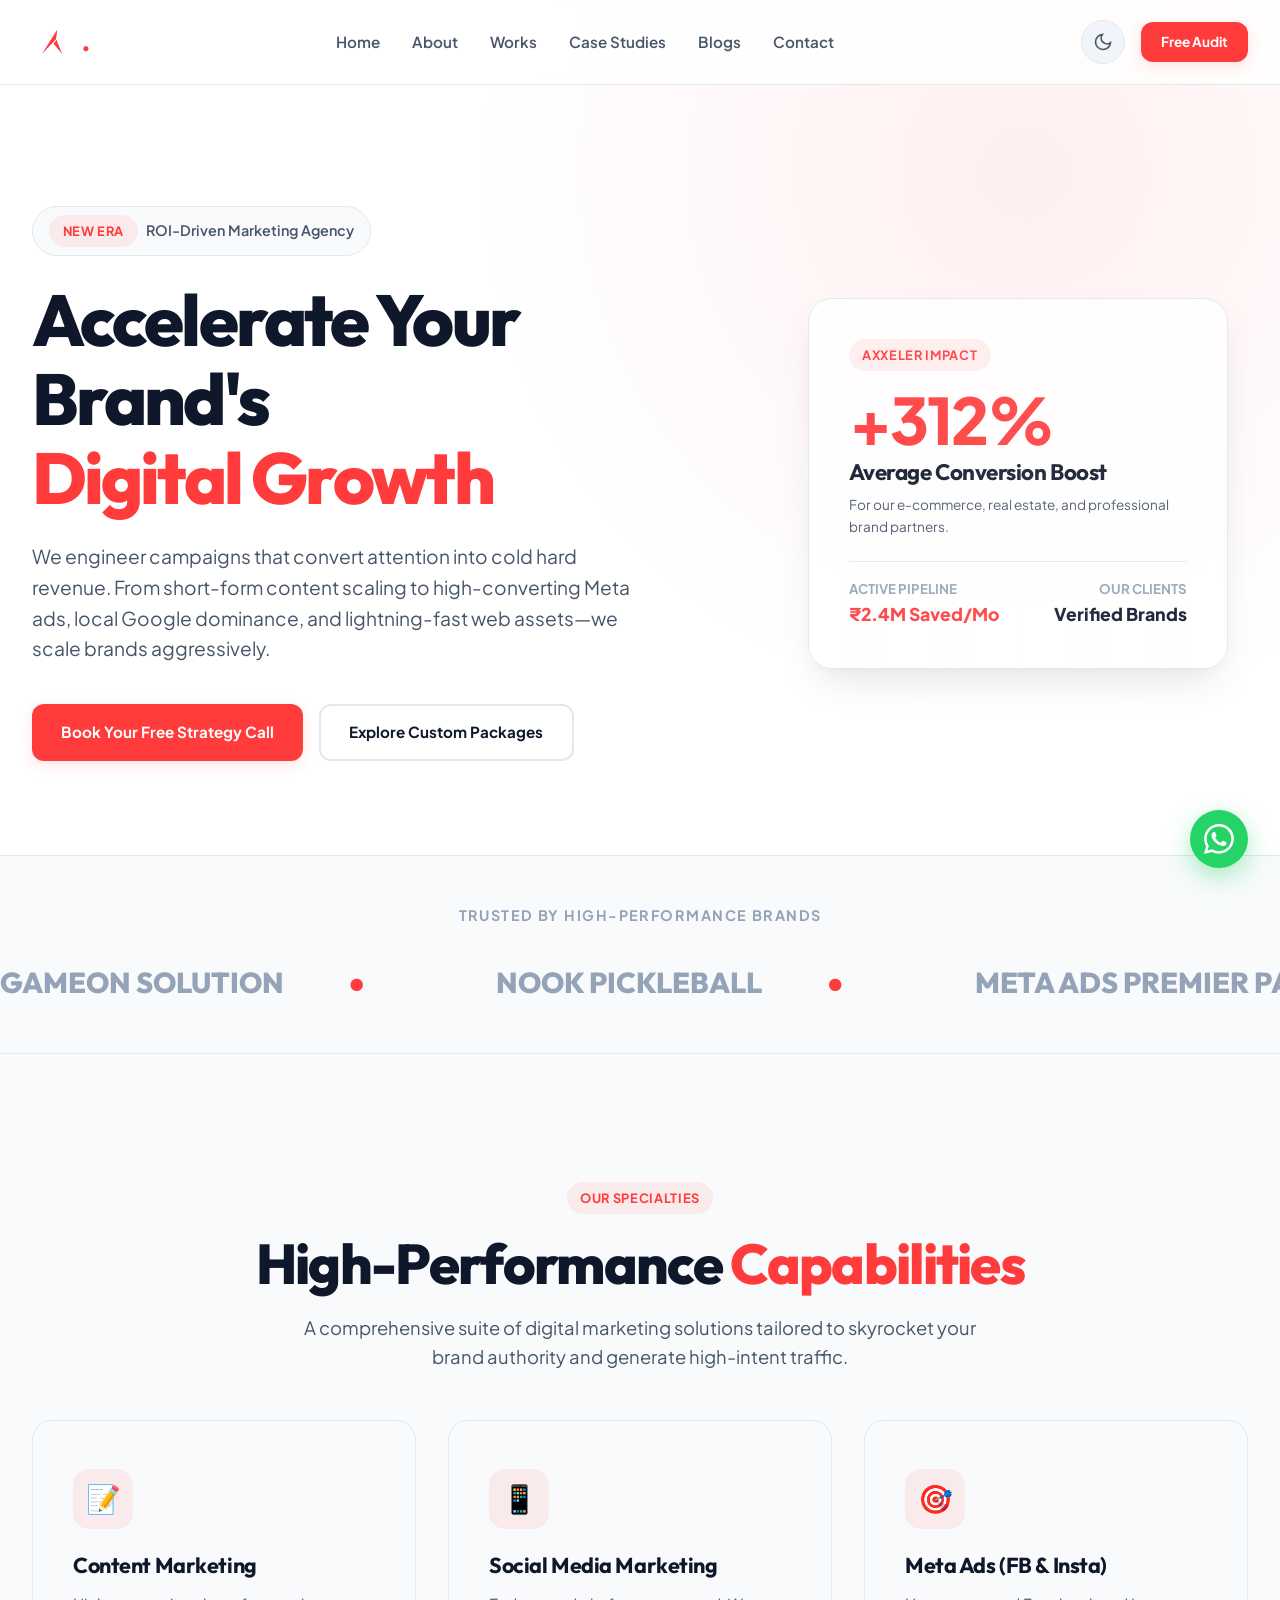
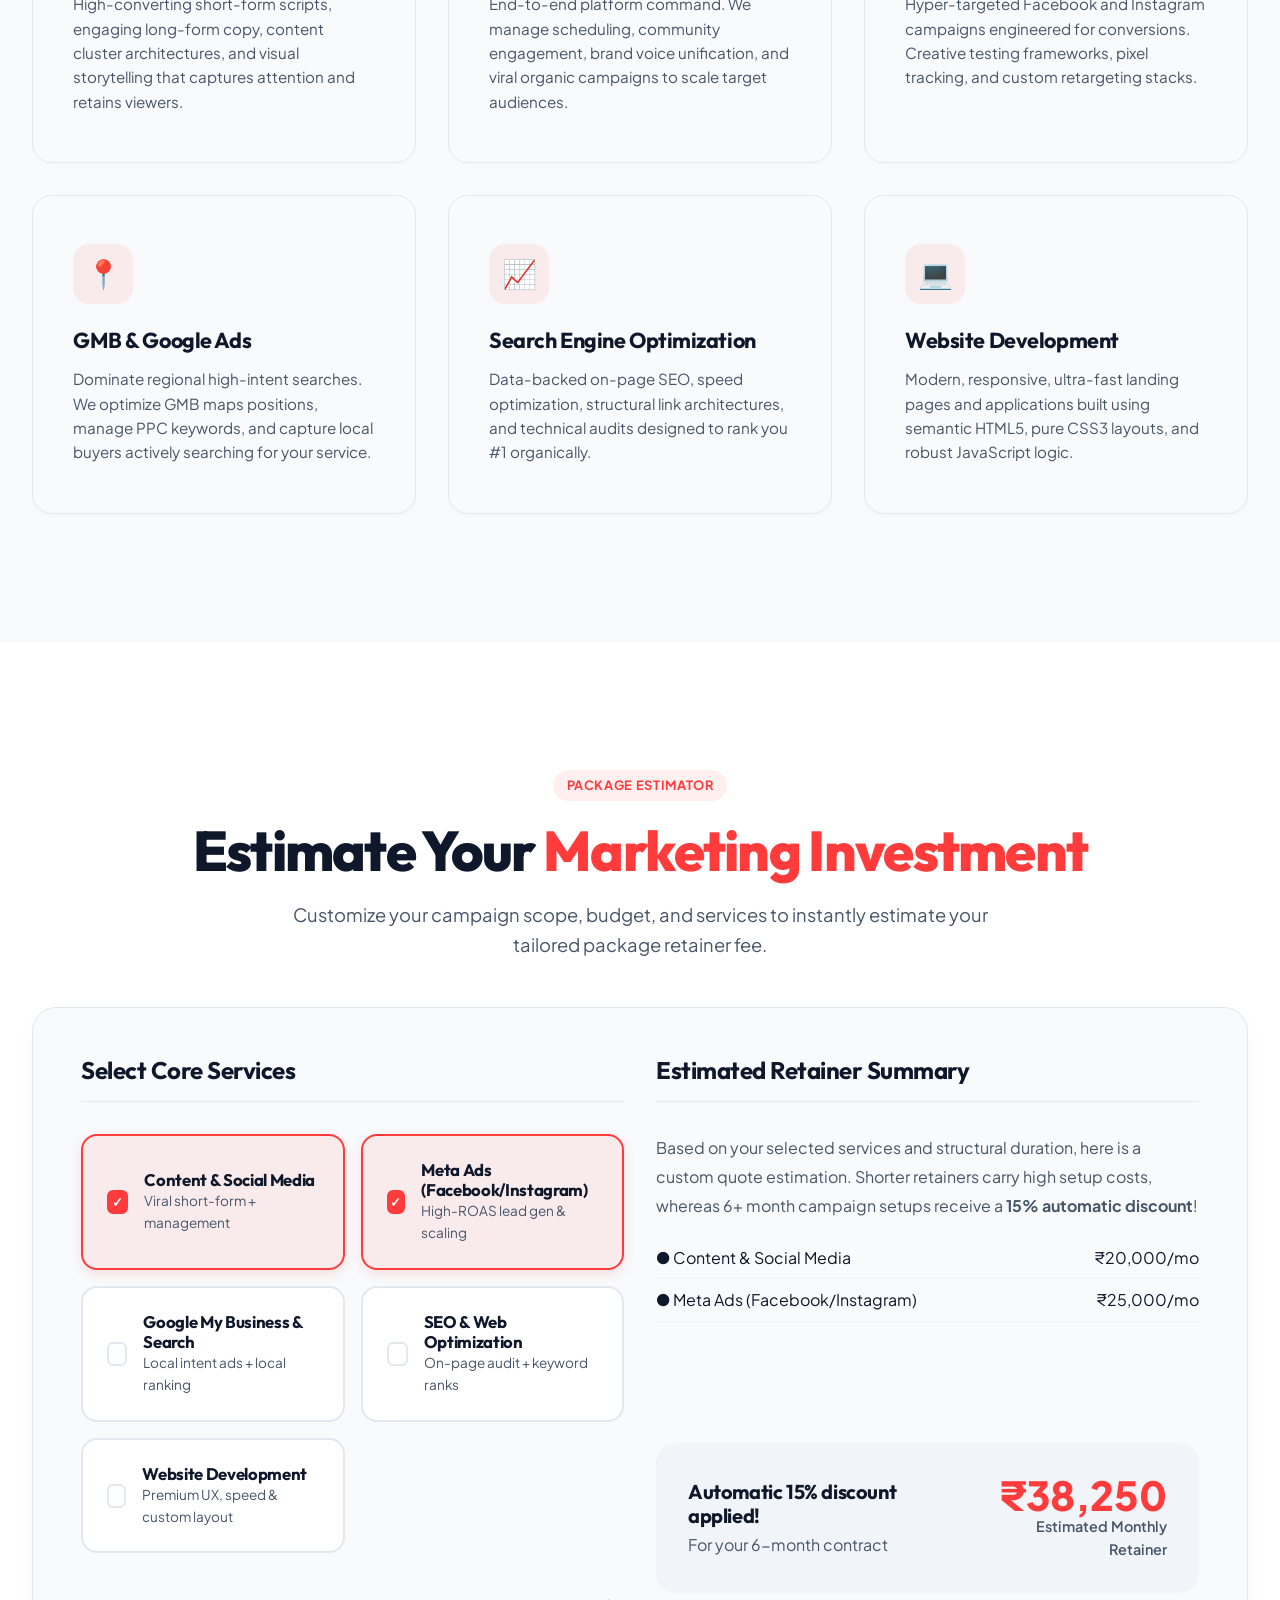
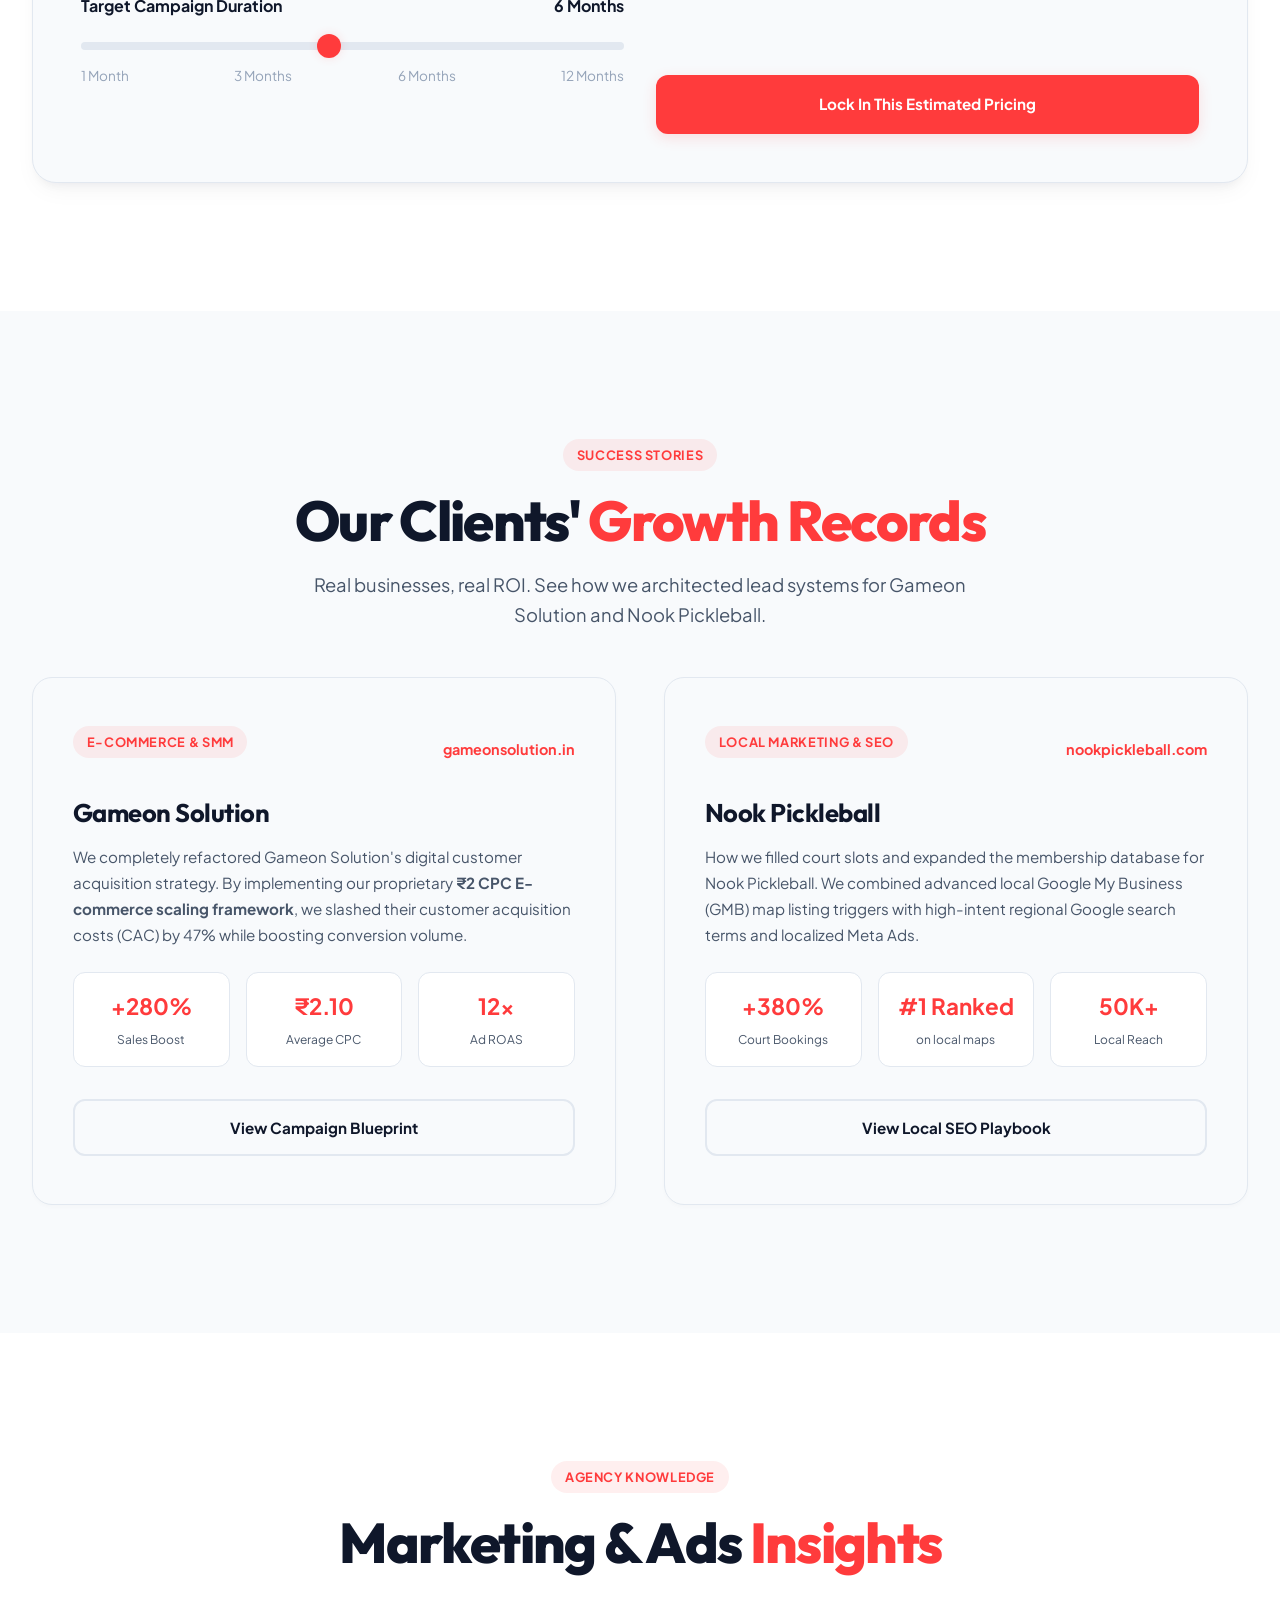
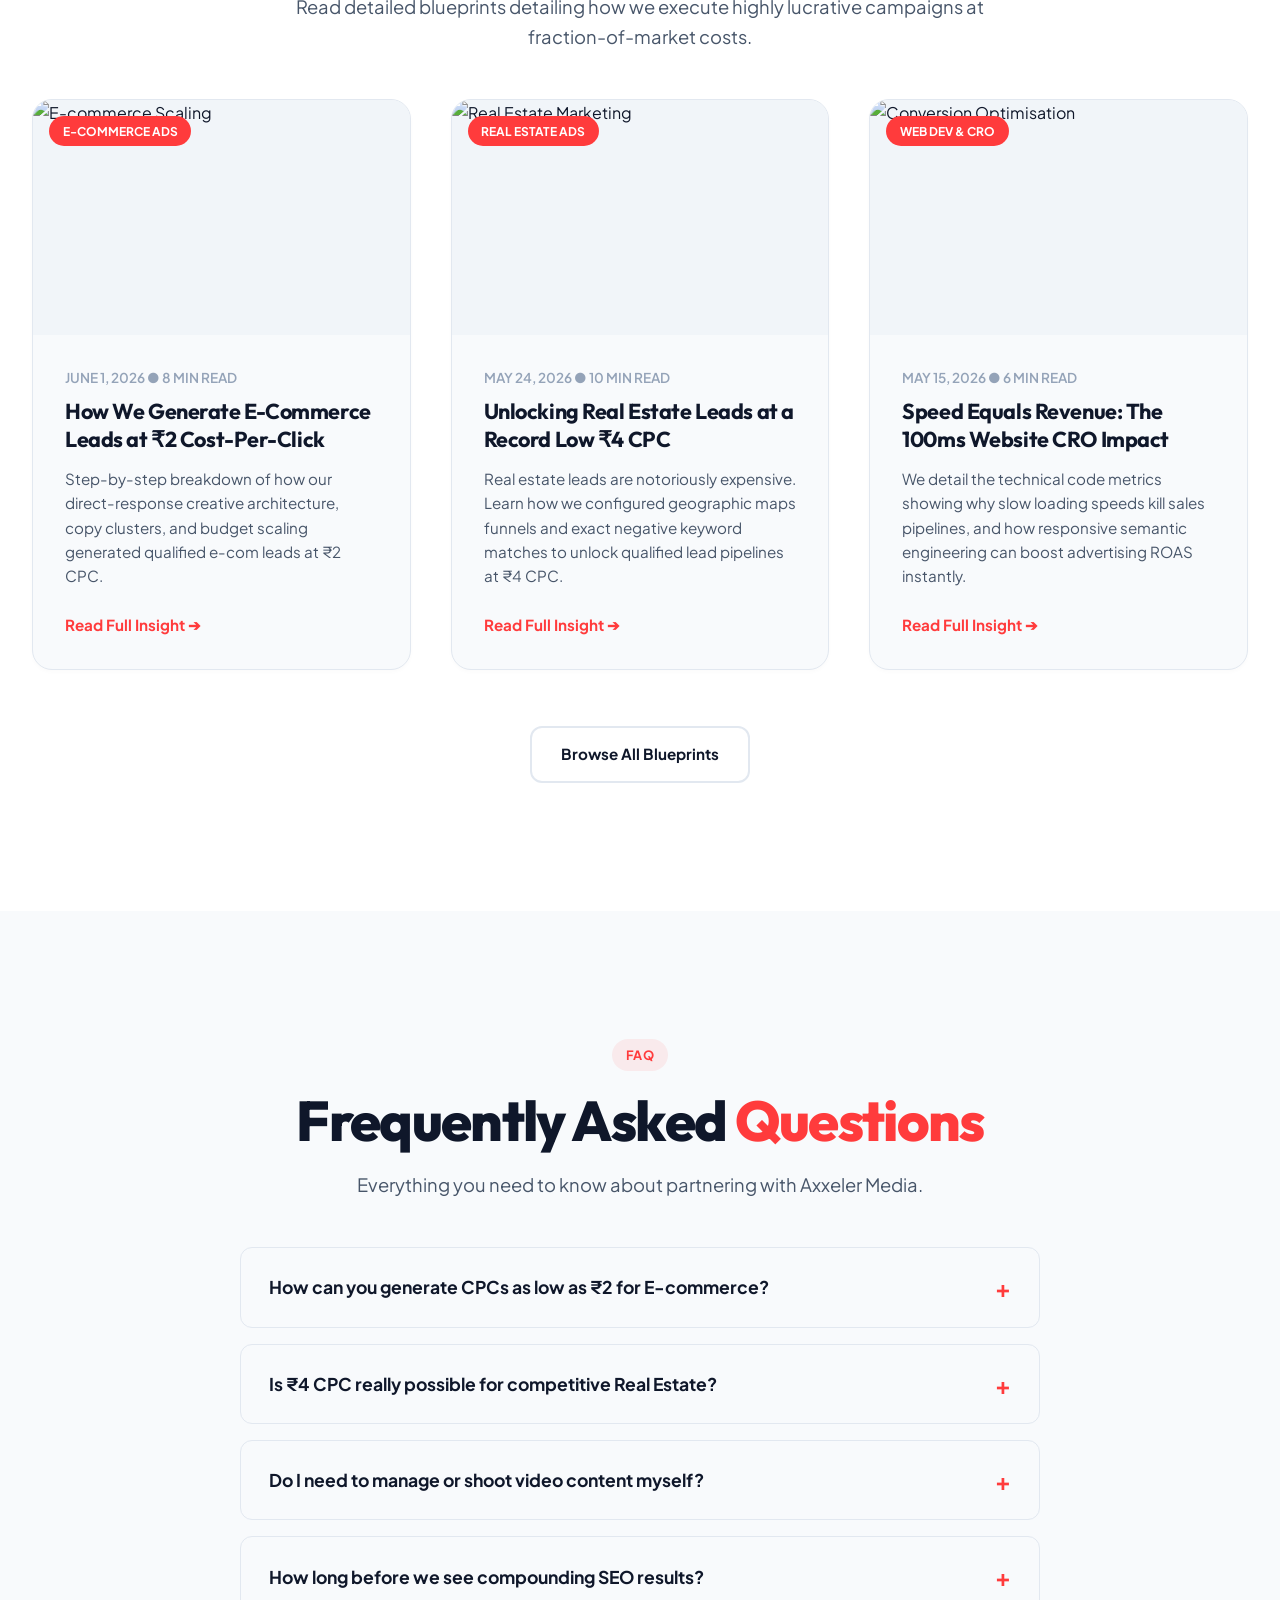
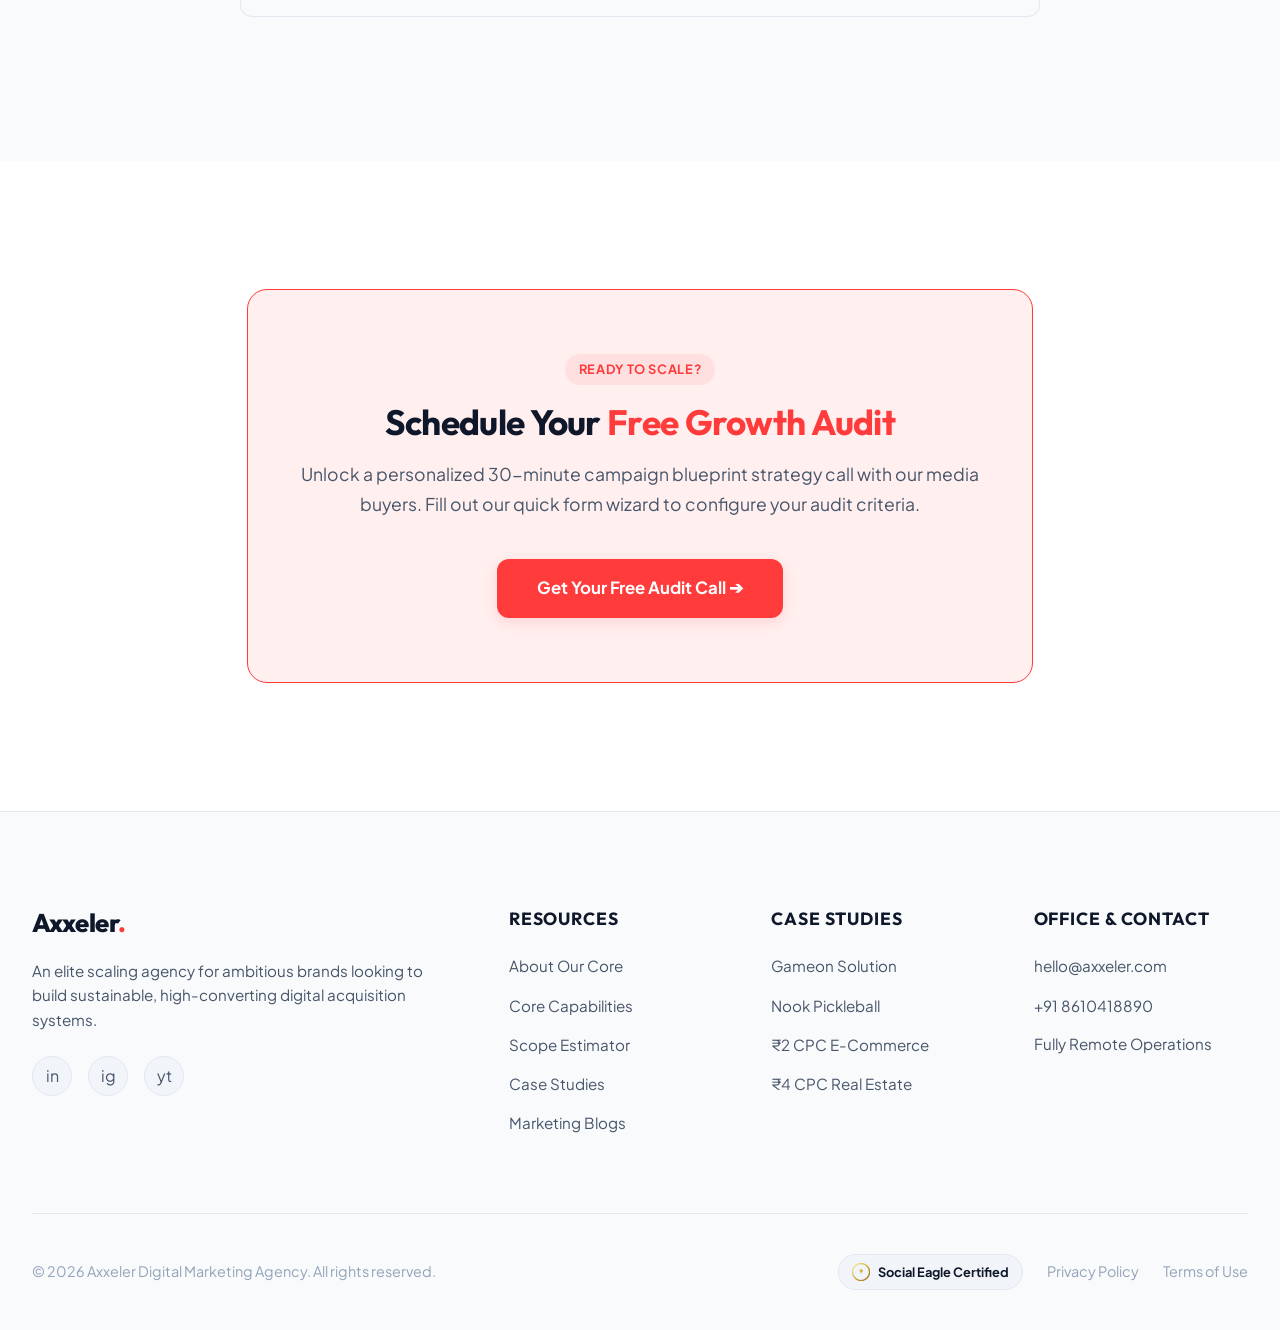
==== index.html @ 65fc7557 "first commit" ====
<!DOCTYPE html>
<html lang="en">
<head>
    <meta charset="UTF-8">
    <meta name="viewport" content="width=device-width, initial-scale=1.0">
    <title>Axxeler | Premium Digital Marketing, Ads & SEO Agency</title>
    <meta name="description" content="Axxeler is an elite ROI-driven marketing agency specializing in Paid Ads, Content Marketing, SEO, Social Media, and Web Development.">
    
    <!-- Custom CSS -->
    <link rel="stylesheet" href="css/styles.css">
</head>
<body>

    <!-- Sticky Glassmorphism Navbar -->
    <nav class="navbar" id="navbar">
        <div class="container">
            <a href="index.html" class="logo">
                <img src="Axxeler logo final-01.jpg" alt="Axxeler" id="brandLogo" onerror="this.style.display='none'; document.getElementById('logoFallback').style.display='inline'">
                <span id="logoFallback" style="display:none;">Axxeler</span><span class="logo-dot">.</span>
            </a>
            
            <div class="nav-links" id="navLinks">
                <a href="index.html" class="text-primary">Home</a>
                <a href="about.html">About</a>
                <a href="works.html">Works</a>
                <a href="case-studies.html">Case Studies</a>
                <a href="blogs.html">Blogs</a>
                <a href="contact.html">Contact</a>
            </div>
            
            <div class="nav-actions">
                <!-- Theme Toggle -->
                <button class="theme-toggle" id="themeToggle" aria-label="Toggle Theme">
                    <svg class="moon-icon" width="20" height="20" fill="none" stroke="currentColor" stroke-width="2" viewBox="0 0 24 24"><path d="M21 12.79A9 9 0 1 1 11.21 3 7 7 0 0 0 21 12.79z"></path></svg>
                    <svg class="sun-icon" width="20" height="20" fill="none" stroke="currentColor" stroke-width="2" viewBox="0 0 24 24"><circle cx="12" cy="12" r="5"></circle><line x1="12" y1="1" x2="12" y2="3"></line><line x1="12" y1="21" x2="12" y2="23"></line><line x1="4.22" y1="4.22" x2="5.64" y2="5.64"></line><line x1="18.36" y1="18.36" x2="19.78" y2="19.78"></line><line x1="1" y1="12" x2="3" y2="12"></line><line x1="21" y1="12" x2="23" y2="12"></line><line x1="4.22" y1="19.78" x2="5.64" y2="18.36"></line><line x1="18.36" y1="5.64" x2="19.78" y2="4.22"></line></svg>
                </button>
                
                <a href="contact.html" class="btn btn-primary" style="padding: 0.6rem 1.25rem; font-size: 0.85rem;">Free Audit</a>
                <button class="mobile-menu-btn" id="mobileMenuBtn">☰</button>
            </div>
        </div>
    </nav>

    <!-- Glowing Background Orbs -->
    <div class="glowing-orb" style="top: 10%; right: 10%; width: 400px; height: 400px;"></div>
    <div class="glowing-orb" style="top: 50%; left: -5%; width: 500px; height: 500px; background: rgba(255, 59, 60, 0.05);"></div>

    <!-- Hero Section -->
    <header class="hero" id="home">
        <div class="container">
            <div class="hero-grid">
                <div class="hero-content">
                    <div class="hero-badge-container">
                        <span class="badge" style="margin-bottom:0;">NEW ERA</span>
                        <span style="color: var(--text-muted);">ROI-Driven Marketing Agency</span>
                    </div>
                    <h1>Accelerate Your Brand's <br><span class="text-primary">Digital Growth</span></h1>
                    <p>We engineer campaigns that convert attention into cold hard revenue. From short-form content scaling to high-converting Meta ads, local Google dominance, and lightning-fast web assets—we scale brands aggressively.</p>
                    <div class="hero-buttons">
                        <a href="contact.html" class="btn btn-primary">Book Your Free Strategy Call</a>
                        <a href="#estimator" class="btn btn-outline">Explore Custom Packages</a>
                    </div>
                </div>
                
                <div class="hero-visual">
                    <!-- Floating visual dashboard card -->
                    <div class="hero-card">
                        <span class="badge">Axxeler Impact</span>
                        <div class="hero-metric" id="heroCounter">+312%</div>
                        <h3 style="margin-bottom:0.5rem; font-size: 1.4rem;">Average Conversion Boost</h3>
                        <p style="font-size: 0.85rem; color: var(--text-muted); margin-bottom: 1.5rem;">For our e-commerce, real estate, and professional brand partners.</p>
                        
                        <div style="border-top: 1px solid var(--border); padding-top: 1rem; display: flex; justify-content: space-between;">
                            <div>
                                <small style="display:block; color:var(--text-light); font-weight:700;">ACTIVE PIPELINE</small>
                                <span style="font-weight:800; font-size: 1.1rem;" class="text-primary">₹2.4M Saved/Mo</span>
                            </div>
                            <div style="text-align: right;">
                                <small style="display:block; color:var(--text-light); font-weight:700;">OUR CLIENTS</small>
                                <span style="font-weight:800; font-size: 1.1rem;">Verified Brands</span>
                            </div>
                        </div>
                    </div>
                </div>
            </div>
        </div>
    </header>

    <!-- scrolling marquee client list -->
    <div class="marquee-container">
        <div class="marquee-title">TRUSTED BY HIGH-PERFORMANCE BRANDS</div>
        <div class="marquee-content">
            <span>GAMEON SOLUTION <span class="highlight">●</span></span>
            <span>NOOK PICKLEBALL <span class="highlight">●</span></span>
            <span>META ADS PREMIER PARTNER <span class="highlight">●</span></span>
            <span>GOOGLE MY BUSINESS MASTERY <span class="highlight">●</span></span>
            <span>SEO AUTHORITY <span class="highlight">●</span></span>
            <span>GAMEON SOLUTION <span class="highlight">●</span></span>
            <span>NOOK PICKLEBALL <span class="highlight">●</span></span>
            <span>META ADS PREMIER PARTNER <span class="highlight">●</span></span>
            <span>GOOGLE MY BUSINESS MASTERY <span class="highlight">●</span></span>
            <span>SEO AUTHORITY <span class="highlight">●</span></span>
        </div>
    </div>

    <!-- Services Section -->
    <section class="section bg-surface" id="services">
        <div class="container">
            <div class="text-center">
                <span class="badge">OUR SPECIALTIES</span>
                <h2 class="section-title">High-Performance <span class="text-primary">Capabilities</span></h2>
                <p class="section-subtitle">A comprehensive suite of digital marketing solutions tailored to skyrocket your brand authority and generate high-intent traffic.</p>
            </div>
            
            <div class="grid grid-3">
                <!-- Service 1: Content Marketing -->
                <div class="feature-card">
                    <div class="feature-icon">📝</div>
                    <h3>Content Marketing</h3>
                    <p>High-converting short-form scripts, engaging long-form copy, content cluster architectures, and visual storytelling that captures attention and retains viewers.</p>
                </div>
                
                <!-- Service 2: Social Media Marketing -->
                <div class="feature-card">
                    <div class="feature-icon">📱</div>
                    <h3>Social Media Marketing</h3>
                    <p>End-to-end platform command. We manage scheduling, community engagement, brand voice unification, and viral organic campaigns to scale target audiences.</p>
                </div>
                
                <!-- Service 3: Meta Ads -->
                <div class="feature-card">
                    <div class="feature-icon">🎯</div>
                    <h3>Meta Ads (FB & Insta)</h3>
                    <p>Hyper-targeted Facebook and Instagram campaigns engineered for conversions. Creative testing frameworks, pixel tracking, and custom retargeting stacks.</p>
                </div>
                
                <!-- Service 4: Google My Business & Local SEO -->
                <div class="feature-card">
                    <div class="feature-icon">📍</div>
                    <h3>GMB & Google Ads</h3>
                    <p>Dominate regional high-intent searches. We optimize GMB maps positions, manage PPC keywords, and capture local buyers actively searching for your service.</p>
                </div>
                
                <!-- Service 5: Search Engine Optimization -->
                <div class="feature-card">
                    <div class="feature-icon">📈</div>
                    <h3>Search Engine Optimization</h3>
                    <p>Data-backed on-page SEO, speed optimization, structural link architectures, and technical audits designed to rank you #1 organically.</p>
                </div>
                
                <!-- Service 6: Web Development -->
                <div class="feature-card">
                    <div class="feature-icon">💻</div>
                    <h3>Website Development</h3>
                    <p>Modern, responsive, ultra-fast landing pages and applications built using semantic HTML5, pure CSS3 layouts, and robust JavaScript logic.</p>
                </div>
            </div>
        </div>
    </section>

    <!-- Cost & Scope Estimator Section -->
    <section class="section" id="estimator">
        <div class="container">
            <div class="text-center">
                <span class="badge">PACKAGE ESTIMATOR</span>
                <h2 class="section-title">Estimate Your <span class="text-primary">Marketing Investment</span></h2>
                <p class="section-subtitle">Customize your campaign scope, budget, and services to instantly estimate your tailored package retainer fee.</p>
            </div>
            
            <div class="grid grid-2 estimator-container">
                <div>
                    <h3 class="estimator-title" style="font-size: 1.5rem;">Select Core Services</h3>
                    <div class="estimator-services">
                        <div class="est-card active" data-cost="20000" id="estContent">
                            <div class="est-checkbox"></div>
                            <div class="est-info">
                                <h4>Content & Social Media</h4>
                                <p>Viral short-form + management</p>
                            </div>
                        </div>
                        <div class="est-card active" data-cost="25000" id="estMeta">
                            <div class="est-checkbox"></div>
                            <div class="est-info">
                                <h4>Meta Ads (Facebook/Instagram)</h4>
                                <p>High-ROAS lead gen & scaling</p>
                            </div>
                        </div>
                        <div class="est-card" data-cost="15000" id="estGoogle">
                            <div class="est-checkbox"></div>
                            <div class="est-info">
                                <h4>Google My Business & Search</h4>
                                <p>Local intent ads + local ranking</p>
                            </div>
                        </div>
                        <div class="est-card" data-cost="18000" id="estSeo">
                            <div class="est-checkbox"></div>
                            <div class="est-info">
                                <h4>SEO & Web Optimization</h4>
                                <p>On-page audit + keyword ranks</p>
                            </div>
                        </div>
                        <div class="est-card" data-cost="35000" id="estWebDev">
                            <div class="est-checkbox"></div>
                            <div class="est-info">
                                <h4>Website Development</h4>
                                <p>Premium UX, speed & custom layout</p>
                            </div>
                        </div>
                    </div>
                    
                    <div class="slider-group">
                        <div class="slider-label">
                            <span>Target Campaign Duration</span>
                            <span id="durationValue">6 Months</span>
                        </div>
                        <input type="range" min="1" max="12" value="6" class="est-slider" id="durationSlider">
                        <div style="display:flex; justify-content:space-between; margin-top:0.5rem; font-size:0.85rem; color:var(--text-light);">
                            <span>1 Month</span>
                            <span>3 Months</span>
                            <span>6 Months</span>
                            <span>12 Months</span>
                        </div>
                    </div>
                </div>
                
                <div style="display: flex; flex-direction: column; justify-content: space-between;">
                    <div style="margin-bottom: 2rem;">
                        <h3 class="estimator-title" style="font-size: 1.5rem;">Estimated Retainer Summary</h3>
                        <p style="color: var(--text-muted); margin-bottom: 1.5rem; line-height: 1.8;">
                            Based on your selected services and structural duration, here is a custom quote estimation. Shorter retainers carry high setup costs, whereas 6+ month campaign setups receive a <strong>15% automatic discount</strong>!
                        </p>
                        
                        <ul class="footer-links" style="margin-bottom: 2rem;" id="estimatorSelectedList">
                            <li style="display:flex; justify-content:space-between; border-bottom:1px solid var(--border-light); padding-bottom: 0.5rem;">
                                <span>● Content & Social Media</span>
                                <span>₹20,000/mo</span>
                            </li>
                            <li style="display:flex; justify-content:space-between; border-bottom:1px solid var(--border-light); padding-bottom: 0.5rem;">
                                <span>● Meta Ads Management</span>
                                <span>₹25,000/mo</span>
                            </li>
                        </ul>
                    </div>
                    
                    <div class="estimator-summary">
                        <div class="summary-details">
                            <h4 id="estDiscountLabel">Automatic 15% discount applied!</h4>
                            <p>For your 6-month contract</p>
                        </div>
                        <div class="summary-cost">
                            <div class="cost-amount" id="totalCost">₹38,250</div>
                            <div class="cost-period">Estimated Monthly Retainer</div>
                        </div>
                    </div>
                    
                    <a href="contact.html" class="btn btn-primary" id="bookEstimatorCall" style="width:100%; margin-top:1.5rem; padding: 1.1rem;">Lock In This Estimated Pricing</a>
                </div>
            </div>
        </div>
    </section>

    <!-- Client Case Studies Section -->
    <section class="section bg-surface" id="case-studies">
        <div class="container">
            <div class="text-center">
                <span class="badge">SUCCESS STORIES</span>
                <h2 class="section-title">Our Clients' <span class="text-primary">Growth Records</span></h2>
                <p class="section-subtitle">Real businesses, real ROI. See how we architected lead systems for Gameon Solution and Nook Pickleball.</p>
            </div>
            
            <div class="grid grid-2" style="gap: 3rem;">
                <!-- Client 1: Gameon Solution -->
                <div class="feature-card" style="display: flex; flex-direction: column; justify-content: space-between;">
                    <div>
                        <div style="display:flex; justify-content:space-between; align-items:center; margin-bottom: 1.5rem;">
                            <span class="badge">E-COMMERCE & SMM</span>
                            <span style="font-weight: 700; font-size: 0.9rem;" class="text-primary">gameonsolution.in</span>
                        </div>
                        <h3 style="font-size: 1.6rem; margin-bottom: 1rem;">Gameon Solution</h3>
                        <p style="margin-bottom: 1.5rem; line-height: 1.7;">
                            We completely refactored Gameon Solution's digital customer acquisition strategy. By implementing our proprietary <strong>₹2 CPC E-commerce scaling framework</strong>, we slashed their customer acquisition costs (CAC) by 47% while boosting conversion volume.
                        </p>
                        
                        <div style="display:grid; grid-template-columns: repeat(3, 1fr); gap: 1rem; margin-bottom: 2rem;">
                            <div style="background:var(--background); padding:1rem; border-radius:0.75rem; border:1px solid var(--border); text-align:center;">
                                <strong style="display:block; font-size:1.4rem; color:var(--primary);">+280%</strong>
                                <small style="color:var(--text-muted); font-size:0.75rem;">Sales Boost</small>
                            </div>
                            <div style="background:var(--background); padding:1rem; border-radius:0.75rem; border:1px solid var(--border); text-align:center;">
                                <strong style="display:block; font-size:1.4rem; color:var(--primary);">₹2.10</strong>
                                <small style="color:var(--text-muted); font-size:0.75rem;">Average CPC</small>
                            </div>
                            <div style="background:var(--background); padding:1rem; border-radius:0.75rem; border:1px solid var(--border); text-align:center;">
                                <strong style="display:block; font-size:1.4rem; color:var(--primary);">12x</strong>
                                <small style="color:var(--text-muted); font-size:0.75rem;">Ad ROAS</small>
                            </div>
                        </div>
                    </div>
                    
                    <a href="case-studies.html#gameon" class="btn btn-outline" style="width:100%;">View Campaign Blueprint</a>
                </div>
                
                <!-- Client 2: Nook Pickleball -->
                <div class="feature-card" style="display: flex; flex-direction: column; justify-content: space-between;">
                    <div>
                        <div style="display:flex; justify-content:space-between; align-items:center; margin-bottom: 1.5rem;">
                            <span class="badge">LOCAL MARKETING & SEO</span>
                            <span style="font-weight: 700; font-size: 0.9rem;" class="text-primary">nookpickleball.com</span>
                        </div>
                        <h3 style="font-size: 1.6rem; margin-bottom: 1rem;">Nook Pickleball</h3>
                        <p style="margin-bottom: 1.5rem; line-height: 1.7;">
                            How we filled court slots and expanded the membership database for Nook Pickleball. We combined advanced local Google My Business (GMB) map listing triggers with high-intent regional Google search terms and localized Meta Ads.
                        </p>
                        
                        <div style="display:grid; grid-template-columns: repeat(3, 1fr); gap: 1rem; margin-bottom: 2rem;">
                            <div style="background:var(--background); padding:1rem; border-radius:0.75rem; border:1px solid var(--border); text-align:center;">
                                <strong style="display:block; font-size:1.4rem; color:var(--primary);">+380%</strong>
                                <small style="color:var(--text-muted); font-size:0.75rem;">Court Bookings</small>
                            </div>
                            <div style="background:var(--background); padding:1rem; border-radius:0.75rem; border:1px solid var(--border); text-align:center;">
                                <strong style="display:block; font-size:1.4rem; color:var(--primary);">#1 Ranked</strong>
                                <small style="color:var(--text-muted); font-size:0.75rem;">on local maps</small>
                            </div>
                            <div style="background:var(--background); padding:1rem; border-radius:0.75rem; border:1px solid var(--border); text-align:center;">
                                <strong style="display:block; font-size:1.4rem; color:var(--primary);">50K+</strong>
                                <small style="color:var(--text-muted); font-size:0.75rem;">Local Reach</small>
                            </div>
                        </div>
                    </div>
                    
                    <a href="case-studies.html#nook" class="btn btn-outline" style="width:100%;">View Local SEO Playbook</a>
                </div>
            </div>
        </div>
    </section>

    <!-- Blogs Section Highlight -->
    <section class="section" id="blogs">
        <div class="container">
            <div class="text-center">
                <span class="badge">AGENCY KNOWLEDGE</span>
                <h2 class="section-title">Marketing & Ads <span class="text-primary">Insights</span></h2>
                <p class="section-subtitle">Read detailed blueprints detailing how we execute highly lucrative campaigns at fraction-of-market costs.</p>
            </div>
            
            <div class="blog-grid">
                <!-- Blog 1: ₹2 CPC Ecom -->
                <div class="blog-card">
                    <div class="blog-img-wrapper">
                        <img src="https://images.unsplash.com/photo-1557821552-17105176677c?q=80&width=600" alt="E-commerce Scaling">
                        <span class="blog-meta-badge">E-Commerce Ads</span>
                    </div>
                    <div class="blog-card-content">
                        <div class="blog-date">JUNE 1, 2026 ● 8 MIN READ</div>
                        <h3>How We Generate E-Commerce Leads at ₹2 Cost-Per-Click</h3>
                        <p>Step-by-step breakdown of how our direct-response creative architecture, copy clusters, and budget scaling generated qualified e-com leads at ₹2 CPC.</p>
                        <a href="blogs.html#ecom" class="blog-readmore">Read Full Insight ➔</a>
                    </div>
                </div>
                
                <!-- Blog 2: ₹4 CPC Real Estate -->
                <div class="blog-card">
                    <div class="blog-img-wrapper">
                        <img src="https://images.unsplash.com/photo-1560518883-ce09059eeffa?q=80&width=600" alt="Real Estate Marketing">
                        <span class="blog-meta-badge">Real Estate Ads</span>
                    </div>
                    <div class="blog-card-content">
                        <div class="blog-date">MAY 24, 2026 ● 10 MIN READ</div>
                        <h3>Unlocking Real Estate Leads at a Record Low ₹4 CPC</h3>
                        <p>Real estate leads are notoriously expensive. Learn how we configured geographic maps funnels and exact negative keyword matches to unlock qualified lead pipelines at ₹4 CPC.</p>
                        <a href="blogs.html#realestate" class="blog-readmore">Read Full Insight ➔</a>
                    </div>
                </div>
                
                <!-- Blog 3: Web Optimization -->
                <div class="blog-card">
                    <div class="blog-img-wrapper">
                        <img src="https://images.unsplash.com/photo-1460925895917-afdab827c52f?q=80&width=600" alt="Conversion Optimisation">
                        <span class="blog-meta-badge">Web Dev & CRO</span>
                    </div>
                    <div class="blog-card-content">
                        <div class="blog-date">MAY 15, 2026 ● 6 MIN READ</div>
                        <h3>Speed Equals Revenue: The 100ms Website CRO Impact</h3>
                        <p>We detail the technical code metrics showing why slow loading speeds kill sales pipelines, and how responsive semantic engineering can boost advertising ROAS instantly.</p>
                        <a href="blogs.html#speed" class="blog-readmore">Read Full Insight ➔</a>
                    </div>
                </div>
            </div>
            
            <div class="text-center" style="margin-top: 3.5rem;">
                <a href="blogs.html" class="btn btn-outline">Browse All Blueprints</a>
            </div>
        </div>
    </section>

    <!-- FAQ Section -->
    <section class="section bg-surface" id="faq">
        <div class="container">
            <div class="text-center">
                <span class="badge">FAQ</span>
                <h2 class="section-title">Frequently Asked <span class="text-primary">Questions</span></h2>
                <p class="section-subtitle">Everything you need to know about partnering with Axxeler Media.</p>
            </div>
            
            <div class="faq-list">
                <div class="faq-item">
                    <div class="faq-header">
                        How can you generate CPCs as low as ₹2 for E-commerce?
                        <span class="faq-icon">+</span>
                    </div>
                    <div class="faq-content">
                        <p>We leverage advanced creative testing frameworks. By deploying high-tempo short-form creatives and narrative hook copywriting, the Facebook/Instagram ad algorithm scores our ads with high relevance, drastically lowering ad delivery costs and generating ultra-qualified clicks at ₹2 CPC.</p>
                    </div>
                </div>
                <div class="faq-item">
                    <div class="faq-header">
                        Is ₹4 CPC really possible for competitive Real Estate?
                        <span class="faq-icon">+</span>
                    </div>
                    <div class="faq-content">
                        <p>Yes. Traditional agencies launch broad location targeting, which triggers massive bidding wars. We use hyper-local geo-fencing, combined with negative keyword list scrubbing and local GMB map triggers, to capture low-competition, high-intent prospective buyers at a fraction of standard ad network rates.</p>
                    </div>
                </div>
                <div class="faq-item">
                    <div class="faq-header">
                        Do I need to manage or shoot video content myself?
                        <span class="faq-icon">+</span>
                    </div>
                    <div class="faq-content">
                        <p>No. We provide comprehensive Content Marketing execution. Our specialized strategists outline viral scripts, coordinate filming parameters, handle editing, add high-engagement dynamic captions, and schedule delivery across social assets.</p>
                    </div>
                </div>
                <div class="faq-item">
                    <div class="faq-header">
                        How long before we see compounding SEO results?
                        <span class="faq-icon">+</span>
                    </div>
                    <div class="faq-content">
                        <p>Paid ad systems start delivering sales metrics within 7 to 14 days. For organic search engine rankings, indexing changes, and deep SEO clusters, we suggest a 3 to 6-month campaign scope to establish stable organic domination.</p>
                    </div>
                </div>
            </div>
        </div>
    </section>

    <!-- Lead Capture Wizard Section Replaced with CTA -->
    <section class="section" id="contact">
        <div class="container" style="max-width: 850px;">
            <div class="feature-card text-center" style="background: var(--primary-light); border-color: var(--primary); padding: 4rem 2rem;">
                <span class="badge">READY TO SCALE?</span>
                <h2 style="font-size: 2.2rem; margin-bottom: 1rem;">Schedule Your <span class="text-primary">Free Growth Audit</span></h2>
                <p style="color: var(--text-muted); max-width: 700px; margin: 0 auto 2.5rem auto; font-size:1.1rem; line-height:1.7;">
                    Unlock a personalized 30-minute campaign blueprint strategy call with our media buyers. Fill out our quick form wizard to configure your audit criteria.
                </p>
                <a href="contact.html" class="btn btn-primary" style="padding: 1rem 2.5rem; font-size: 1.05rem;">Get Your Free Audit Call ➔</a>
            </div>
        </div>
    </section>

    <!-- Footer -->
    <footer class="footer">
        <div class="container">
            <div class="footer-grid">
                <div class="footer-col">
                    <h3 style="font-family: var(--font-title); font-weight:800;">Axxeler<span class="text-primary">.</span></h3>
                    <p style="margin-bottom:1.5rem;">An elite scaling agency for ambitious brands looking to build sustainable, high-converting digital acquisition systems.</p>
                    <div class="footer-socials">
                        <a href="#" class="social-icon" aria-label="LinkedIn">in</a>
                        <a href="#" class="social-icon" aria-label="Instagram">ig</a>
                        <a href="#" class="social-icon" aria-label="YouTube">yt</a>
                    </div>
                </div>
                
                <div class="footer-col">
                    <h4>Resources</h4>
                    <ul class="footer-links">
                        <li><a href="about.html">About Our Core</a></li>
                        <li><a href="works.html">Core Capabilities</a></li>
                        <li><a href="#estimator">Scope Estimator</a></li>
                        <li><a href="case-studies.html">Case Studies</a></li>
                        <li><a href="blogs.html">Marketing Blogs</a></li>
                    </ul>
                </div>
                
                <div class="footer-col">
                    <h4>Case Studies</h4>
                    <ul class="footer-links">
                        <li><a href="case-studies.html#gameon">Gameon Solution</a></li>
                        <li><a href="case-studies.html#nook">Nook Pickleball</a></li>
                        <li><a href="blogs.html#ecom">₹2 CPC E-Commerce</a></li>
                        <li><a href="blogs.html#realestate">₹4 CPC Real Estate</a></li>
                    </ul>
                </div>
                
                <div class="footer-col">
                    <h4>Office & Contact</h4>
                    <ul class="footer-links">
                        <li><a href="mailto:hello@axxeler.com">hello@axxeler.com</a></li>
                        <li><a href="tel:+918610418890">+91 8610418890</a></li>
                        <li style="color:var(--text-muted); font-size:0.95rem;">Fully Remote Operations</li>
                    </ul>
                </div>
            </div>
            
            <div class="footer-bottom">
                <p>&copy; 2026 Axxeler Digital Marketing Agency. All rights reserved.</p>
                <div style="display:flex; align-items:center; gap:1.5rem; font-size:0.9rem; flex-wrap:wrap;">
                    <span class="social-eagle-badge-sm" style="margin-top:0;">
                        <!-- Mini SVG Social Eagle -->
                        <svg width="18" height="18" viewBox="0 0 200 200" xmlns="http://www.w3.org/2000/svg">
                            <defs>
                                <linearGradient id="goldGrad" x1="0%" y1="0%" x2="100%" y2="100%">
                                    <stop offset="0%" stop-color="#FFF3A8" />
                                    <stop offset="50%" stop-color="#D4AF37" />
                                    <stop offset="100%" stop-color="#996515" />
                                </linearGradient>
                            </defs>
                            <circle cx="100" cy="100" r="95" fill="none" stroke="url(#goldGrad)" stroke-width="15" />
                            <path d="M100,60 L75,90 C85,98 90,85 100,125 C110,85 115,98 125,90 Z" fill="url(#goldGrad)" />
                        </svg>
                        Social Eagle Certified
                    </span>
                    <a href="#" style="color:var(--text-light)">Privacy Policy</a>
                    <a href="#" style="color:var(--text-light)">Terms of Use</a>
                </div>
            </div>
        </div>
    </footer>

    <!-- Floating WhatsApp Link -->
    <a href="https://wa.me/918610418890?text=Hello%20Axxeler!%20I'm%20interested%20in%20your%20services." target="_blank" class="whatsapp-float" aria-label="Chat on WhatsApp">
        <svg xmlns="http://www.w3.org/2000/svg" fill="currentColor" viewBox="0 0 16 16">
            <path d="M13.601 2.326A7.854 7.854 0 0 0 7.994 0C3.627 0 .068 3.558.064 7.926c0 1.399.366 2.76 1.057 3.965L0 16l4.204-1.102a7.933 7.933 0 0 0 3.79.965h.004c4.368 0 7.926-3.558 7.93-7.93A7.898 7.898 0 0 0 13.6 2.326zM7.994 14.521a6.573 6.573 0 0 1-3.356-.92l-.24-.144-2.494.654.666-2.433-.156-.251a6.56 6.56 0 0 1-1.007-3.505c0-3.626 2.957-6.584 6.591-6.584a6.56 6.56 0 0 1 4.66 1.931 6.557 6.557 0 0 1 1.928 4.66c-.004 3.639-2.961 6.592-6.592 6.592zm3.615-4.934c-.197-.099-1.17-.578-1.353-.646-.182-.065-.315-.099-.445.099-.133.197-.513.646-.627.775-.114.133-.232.148-.43.05-.197-.1-.836-.308-1.592-.985-.59-.525-.985-1.175-1.103-1.372-.114-.198-.011-.304.088-.403.087-.088.197-.232.296-.346.1-.114.133-.198.198-.33.065-.134.034-.248-.015-.347-.05-.099-.445-1.076-.612-1.47-.16-.389-.323-.335-.445-.34-.114-.007-.247-.007-.38-.007a.729.729 0 0 0-.529.247c-.182.198-.691.677-.691 1.654 0 .977.71 1.916.81 2.049.098.133 1.394 2.132 3.383 2.992.47.205.84.326 1.129.418.475.152.904.129 1.246.08.38-.058 1.171-.48 1.338-.943.164-.464.164-.86.114-.943-.049-.084-.182-.133-.38-.232z"/>
        </svg>
    </a>

    <!-- Scripts -->
    <script src="js/main.js"></script>
</body>
</html>
---- css/styles.css ----
@import url('https://fonts.googleapis.com/css2?family=Outfit:wght@400;500;600;700;800&family=Plus+Jakarta+Sans:wght@400;500;600;700&display=swap');

:root {
  /* Common Brand Colors */
  --primary: #FF3B3C;
  --primary-hover: #E02F30;
  --primary-rgb: 255, 59, 60;
  --primary-light: rgba(255, 59, 60, 0.08);
  --primary-glow: rgba(255, 59, 60, 0.3);
  --success: #10B981;
  --success-light: rgba(16, 185, 129, 0.1);
  --warning: #F59E0B;
  --info: #3B82F6;
  --font-title: 'Outfit', sans-serif;
  --font-main: 'Plus Jakarta Sans', sans-serif;
  
  /* Light Theme Colors (Default) */
  --background: #FFFFFF;
  --surface: #F8FAFC;
  --surface-alt: #F1F5F9;
  --surface-glass: rgba(255, 255, 255, 0.75);
  --text: #0F172A;
  --text-muted: #475569;
  --text-light: #94A3B8;
  --border: #E2E8F0;
  --border-light: #F1F5F9;
  --shadow-sm: 0 2px 4px rgba(0, 0, 0, 0.02);
  --shadow-md: 0 10px 25px -5px rgba(15, 23, 42, 0.05), 0 8px 10px -6px rgba(15, 23, 42, 0.05);
  --shadow-lg: 0 20px 40px -10px rgba(15, 23, 42, 0.1), 0 10px 15px -10px rgba(15, 23, 42, 0.05);
  --shadow-glow: rgba(255, 59, 60, 0.15);
  --glass-blur: 16px;
  --transition: all 0.3s cubic-bezier(0.4, 0, 0.2, 1);
}

/* Dark Theme overrides */
body.dark-theme {
  --background: #070913;
  --surface: #0E1325;
  --surface-alt: #161D33;
  --surface-glass: rgba(14, 19, 37, 0.7);
  --text: #F8FAFC;
  --text-muted: #94A3B8;
  --text-light: #64748B;
  --border: #1E293B;
  --border-light: #161D33;
  --shadow-sm: 0 2px 4px rgba(0, 0, 0, 0.2);
  --shadow-md: 0 10px 25px -5px rgba(0, 0, 0, 0.3), 0 8px 10px -6px rgba(0, 0, 0, 0.3);
  --shadow-lg: 0 20px 40px -10px rgba(0, 0, 0, 0.4), 0 10px 15px -10px rgba(0, 0, 0, 0.3);
  --shadow-glow: rgba(255, 59, 60, 0.35);
  --primary-light: rgba(255, 59, 60, 0.15);
}

/* Base Styles */
* {
  box-sizing: border-box;
  margin: 0;
  padding: 0;
}

html {
  scroll-behavior: smooth;
}

body {
  font-family: var(--font-main);
  background-color: var(--background);
  color: var(--text);
  line-height: 1.6;
  overflow-x: hidden;
  -webkit-font-smoothing: antialiased;
  transition: background-color 0.4s ease, color 0.4s ease, border-color 0.4s ease;
}

h1, h2, h3, h4, h5, h6 {
  font-family: var(--font-title);
  line-height: 1.2;
  font-weight: 700;
  letter-spacing: -0.02em;
  color: var(--text);
}

a {
  color: inherit;
  text-decoration: none;
  transition: var(--transition);
}

img {
  max-width: 100%;
  height: auto;
}

/* Custom Scrollbar */
::-webkit-scrollbar {
  width: 10px;
}
::-webkit-scrollbar-track {
  background: var(--background);
}
::-webkit-scrollbar-thumb {
  background: var(--border);
  border-radius: 5px;
  border: 2px solid var(--background);
}
::-webkit-scrollbar-thumb:hover {
  background: var(--primary);
}

/* Typography Helpers */
.text-primary {
  color: var(--primary);
}

.text-center {
  text-align: center;
}

.text-muted {
  color: var(--text-muted);
}

.section-title {
  font-size: 2.5rem;
  font-weight: 800;
  margin-bottom: 1rem;
  letter-spacing: -0.03em;
}

@media (min-width: 768px) {
  .section-title {
    font-size: 3.5rem;
  }
}

.section-subtitle {
  color: var(--text-muted);
  max-width: 700px;
  margin: 0 auto 3rem auto;
  font-size: 1.15rem;
}

.badge {
  display: inline-block;
  padding: 0.35rem 0.85rem;
  border-radius: 2rem;
  font-size: 0.8rem;
  font-weight: 700;
  text-transform: uppercase;
  letter-spacing: 0.05em;
  background: var(--primary-light);
  color: var(--primary);
  margin-bottom: 1rem;
}

/* Layout */
.container {
  max-width: 1280px;
  margin: 0 auto;
  padding: 0 2rem;
}

.section {
  padding: 8rem 0;
  position: relative;
}

.bg-surface {
  background-color: var(--surface);
}

.grid {
  display: grid;
  grid-template-columns: 1fr;
  gap: 2rem;
}

@media (min-width: 768px) {
  .grid-2 { grid-template-columns: repeat(2, 1fr); }
  .grid-3 { grid-template-columns: repeat(3, 1fr); }
  .grid-4 { grid-template-columns: repeat(4, 1fr); }
}

/* Glowing Orbs background for dark theme */
.glowing-orb {
  position: absolute;
  border-radius: 50%;
  filter: blur(120px);
  z-index: 0;
  opacity: 0.15;
  pointer-events: none;
  background: var(--primary);
}

body.dark-theme .glowing-orb {
  opacity: 0.25;
}

/* Sticky Navbar */
.navbar {
  position: fixed;
  top: 0;
  left: 0;
  width: 100%;
  padding: 1.25rem 0;
  background: var(--surface-glass);
  backdrop-filter: blur(var(--glass-blur));
  -webkit-backdrop-filter: blur(var(--glass-blur));
  z-index: 1000;
  border-bottom: 1px solid var(--border);
  transition: var(--transition);
}

.navbar.scrolled {
  padding: 0.8rem 0;
  box-shadow: var(--shadow-md);
}

.navbar .container {
  display: flex;
  justify-content: space-between;
  align-items: center;
}

.logo {
  font-family: var(--font-title);
  font-size: 1.6rem;
  font-weight: 800;
  letter-spacing: -0.5px;
  color: var(--text);
  display: flex;
  align-items: center;
  gap: 0.6rem;
}

.logo img {
  height: 40px;
  object-fit: contain;
}

.logo-dot {
  color: var(--primary);
  display: inline-block;
  animation: pulse 2s infinite;
}

.nav-links {
  display: none;
  align-items: center;
}

@media (min-width: 992px) {
  .nav-links {
    display: flex;
    gap: 2rem;
  }
}

.nav-links a {
  font-size: 0.95rem;
  font-weight: 600;
  color: var(--text-muted);
  position: relative;
  padding: 0.25rem 0;
}

.nav-links a:hover {
  color: var(--primary);
}

.nav-links a::after {
  content: '';
  position: absolute;
  bottom: 0;
  left: 0;
  width: 0;
  height: 2px;
  background: var(--primary);
  transition: var(--transition);
}

.nav-links a:hover::after {
  width: 100%;
}

.nav-actions {
  display: flex;
  align-items: center;
  gap: 1rem;
}

/* Theme Toggle Button */
.theme-toggle {
  background: none;
  border: none;
  cursor: pointer;
  width: 44px;
  height: 44px;
  border-radius: 50%;
  display: flex;
  align-items: center;
  justify-content: center;
  color: var(--text-muted);
  background: var(--surface-alt);
  transition: var(--transition);
  border: 1px solid var(--border);
}

.theme-toggle:hover {
  color: var(--primary);
  background: var(--primary-light);
  transform: rotate(15deg);
}

.theme-toggle .sun-icon {
  display: none;
}

body.dark-theme .theme-toggle .moon-icon {
  display: none;
}

body.dark-theme .theme-toggle .sun-icon {
  display: block;
}

/* Mobile Nav Menu Drawer */
.mobile-menu-btn {
  display: block;
  background: var(--surface-alt);
  border: 1px solid var(--border);
  width: 44px;
  height: 44px;
  border-radius: 50%;
  font-size: 1.25rem;
  color: var(--text);
  cursor: pointer;
  transition: var(--transition);
}

.mobile-menu-btn:hover {
  background: var(--primary-light);
  color: var(--primary);
}

@media (min-width: 992px) {
  .mobile-menu-btn { display: none; }
}

@media (max-width: 991px) {
  .nav-links.active {
    display: flex;
    flex-direction: column;
    position: absolute;
    top: 100%;
    left: 0;
    width: 100%;
    background: var(--background);
    padding: 2rem;
    box-shadow: var(--shadow-lg);
    border-top: 1px solid var(--border);
    gap: 1.5rem;
    animation: slideDown 0.3s cubic-bezier(0.16, 1, 0.3, 1) forwards;
    transform-origin: top;
  }
  
  .nav-links.active a {
    font-size: 1.1rem;
    padding-bottom: 0.5rem;
    width: 100%;
    border-bottom: 1px solid var(--border-light);
    color: var(--text);
  }
}

@keyframes slideDown {
  from { opacity: 0; transform: scaleY(0.9); }
  to { opacity: 1; transform: scaleY(1); }
}

/* Buttons */
.btn {
  display: inline-flex;
  align-items: center;
  justify-content: center;
  padding: 0.9rem 1.8rem;
  border-radius: 0.75rem;
  font-weight: 700;
  font-size: 0.95rem;
  cursor: pointer;
  transition: var(--transition);
  border: none;
  gap: 0.5rem;
}

.btn-primary {
  background-color: var(--primary);
  color: white;
  box-shadow: 0 4px 14px var(--shadow-glow);
}

.btn-primary:hover {
  background-color: var(--primary-hover);
  transform: translateY(-2px);
  box-shadow: 0 8px 24px var(--shadow-glow);
}

.btn-outline {
  background-color: transparent;
  border: 2px solid var(--border);
  color: var(--text);
}

.btn-outline:hover {
  border-color: var(--primary);
  color: var(--primary);
  background-color: var(--primary-light);
  transform: translateY(-2px);
}

/* Hero Section */
.hero {
  min-height: 95vh;
  display: flex;
  align-items: center;
  padding-top: 7rem;
  background: radial-gradient(circle at 80% 20%, var(--primary-light) 0%, transparent 45%), var(--background);
  position: relative;
  overflow: hidden;
}

.hero-grid {
  display: grid;
  grid-template-columns: 1fr;
  gap: 4rem;
  align-items: center;
}

@media (min-width: 992px) {
  .hero-grid {
    grid-template-columns: 1.2fr 0.8fr;
  }
}

.hero-content {
  z-index: 1;
}

.hero h1 {
  font-size: 3rem;
  font-weight: 800;
  line-height: 1.1;
  margin-bottom: 1.5rem;
  letter-spacing: -0.04em;
}

@media (min-width: 768px) {
  .hero h1 { font-size: 4.5rem; }
}

.hero p {
  font-size: 1.2rem;
  color: var(--text-muted);
  margin-bottom: 2.5rem;
  max-width: 620px;
}

.hero-buttons {
  display: flex;
  flex-direction: column;
  gap: 1rem;
}

@media (min-width: 576px) {
  .hero-buttons {
    flex-direction: row;
  }
}

.hero-visual {
  position: relative;
  display: flex;
  justify-content: center;
  align-items: center;
}

.hero-badge-container {
  display: flex;
  align-items: center;
  gap: 0.5rem;
  background: var(--surface);
  border: 1px solid var(--border);
  padding: 0.5rem 1rem;
  border-radius: 2rem;
  width: max-content;
  margin-bottom: 1.5rem;
  font-weight: 600;
  font-size: 0.9rem;
}

.hero-card {
  position: relative;
  background: var(--surface-glass);
  border: 1px solid var(--border);
  border-radius: 1.5rem;
  padding: 2.5rem;
  width: 100%;
  max-width: 420px;
  box-shadow: var(--shadow-lg);
  backdrop-filter: blur(var(--glass-blur));
  -webkit-backdrop-filter: blur(var(--glass-blur));
  overflow: hidden;
  animation: float 6s ease-in-out infinite;
}

@keyframes float {
  0% { transform: translateY(0px) rotate(0deg); }
  50% { transform: translateY(-15px) rotate(1deg); }
  100% { transform: translateY(0px) rotate(0deg); }
}

.hero-card::before {
  content: '';
  position: absolute;
  top: -50%;
  left: -50%;
  width: 200%;
  height: 200%;
  background: linear-gradient(45deg, transparent, rgba(255, 255, 255, 0.1), transparent);
  transform: rotate(45deg);
  animation: shine 8s infinite linear;
}

@keyframes shine {
  0% { left: -100%; }
  100% { left: 100%; }
}

.hero-card .hero-metric {
  font-size: 4rem;
  font-weight: 800;
  color: var(--primary);
  line-height: 1;
  margin-bottom: 0.5rem;
  letter-spacing: -2px;
}

/* Feature & Service Cards */
.feature-card {
  background: var(--surface);
  padding: 3rem 2.5rem;
  border-radius: 1.25rem;
  border: 1px solid var(--border);
  transition: var(--transition);
  box-shadow: var(--shadow-sm);
  position: relative;
  overflow: hidden;
}

.feature-card:hover {
  transform: translateY(-8px);
  border-color: var(--primary);
  box-shadow: var(--shadow-lg);
}

.feature-card::after {
  content: '';
  position: absolute;
  top: 0;
  left: 0;
  width: 4px;
  height: 0;
  background: var(--primary);
  transition: var(--transition);
}

.feature-card:hover::after {
  height: 100%;
}

.feature-icon {
  width: 60px;
  height: 60px;
  background: var(--primary-light);
  color: var(--primary);
  border-radius: 1rem;
  display: flex;
  align-items: center;
  justify-content: center;
  font-size: 1.75rem;
  margin-bottom: 1.5rem;
  transition: var(--transition);
}

.feature-card:hover .feature-icon {
  transform: scale(1.1) rotate(5deg);
  background: var(--primary);
  color: white;
}

.feature-card h3 {
  font-size: 1.35rem;
  margin-bottom: 0.85rem;
}

.feature-card p {
  color: var(--text-muted);
  font-size: 0.95rem;
}

/* Stats section */
.stats-grid {
  display: grid;
  grid-template-columns: repeat(2, 1fr);
  gap: 1.5rem;
}

@media (min-width: 768px) {
  .stats-grid {
    grid-template-columns: repeat(4, 1fr);
  }
}

.stat-box {
  background: var(--surface);
  border: 1px solid var(--border);
  border-radius: 1.25rem;
  padding: 2.5rem;
  text-align: center;
  transition: var(--transition);
  box-shadow: var(--shadow-sm);
}

.stat-box:hover {
  transform: translateY(-5px);
  box-shadow: var(--shadow-md);
  border-color: var(--primary);
}

.stat-number {
  font-size: 3rem;
  font-weight: 800;
  color: var(--primary);
  margin-bottom: 0.5rem;
  letter-spacing: -1px;
}

.stat-text {
  font-size: 1rem;
  font-weight: 700;
  color: var(--text);
}

.stat-desc {
  font-size: 0.85rem;
  color: var(--text-muted);
  margin-top: 0.25rem;
}

/* Marquee / Logo Slider */
.marquee-container {
  overflow: hidden;
  white-space: nowrap;
  padding: 3rem 0;
  background: var(--surface);
  border-top: 1px solid var(--border);
  border-bottom: 1px solid var(--border);
}

.marquee-title {
  text-align: center;
  font-size: 0.9rem;
  font-weight: 700;
  text-transform: uppercase;
  letter-spacing: 0.1em;
  color: var(--text-light);
  margin-bottom: 2rem;
}

.marquee-content {
  display: inline-block;
  animation: marquee 25s linear infinite;
}

.marquee-content span {
  display: inline-flex;
  align-items: center;
  gap: 4rem;
  font-family: var(--font-title);
  font-size: 1.8rem;
  font-weight: 800;
  color: var(--text-light);
  margin-right: 4rem;
}

.marquee-content span.highlight {
  color: var(--primary);
}

@keyframes marquee {
  0% { transform: translateX(0%); }
  100% { transform: translateX(-50%); }
}

/* Portfolio Filters & Works Section */
.portfolio-filters {
  display: flex;
  justify-content: center;
  flex-wrap: wrap;
  gap: 0.75rem;
  margin-bottom: 3.5rem;
}

.filter-btn {
  background: var(--surface);
  border: 1px solid var(--border);
  color: var(--text-muted);
  padding: 0.6rem 1.5rem;
  border-radius: 2rem;
  font-weight: 700;
  font-size: 0.9rem;
  cursor: pointer;
  transition: var(--transition);
}

.filter-btn:hover, .filter-btn.active {
  background: var(--primary);
  color: white;
  border-color: var(--primary);
  box-shadow: 0 4px 10px var(--shadow-glow);
}

.media-grid {
  display: grid;
  grid-template-columns: 1fr;
  gap: 2rem;
}

@media (min-width: 768px) {
  .media-grid { grid-template-columns: repeat(2, 1fr); }
}

@media (min-width: 992px) {
  .media-grid { grid-template-columns: repeat(3, 1fr); }
}

.media-card {
  background: var(--surface);
  border-radius: 1.25rem;
  overflow: hidden;
  border: 1px solid var(--border);
  box-shadow: var(--shadow-sm);
  transition: var(--transition);
  display: flex;
  flex-direction: column;
}

.media-card:hover {
  transform: translateY(-6px);
  box-shadow: var(--shadow-lg);
  border-color: var(--primary);
}

.media-iframe-wrapper {
  position: relative;
  width: 100%;
  aspect-ratio: 9 / 16;
  background: var(--surface-alt);
  overflow: hidden;
}

.media-iframe-wrapper.standard {
  aspect-ratio: 16 / 9;
}

.media-iframe-wrapper img {
  width: 100%;
  height: 100%;
  object-fit: cover;
  transition: var(--transition);
}

.media-card:hover .media-iframe-wrapper img {
  transform: scale(1.05);
}

.yt-facade {
  cursor: pointer;
}

.play-overlay {
  position: absolute;
  top: 50%;
  left: 50%;
  transform: translate(-50%, -50%);
  width: 60px;
  height: 60px;
  background: var(--primary);
  border-radius: 50%;
  display: flex;
  align-items: center;
  justify-content: center;
  box-shadow: 0 4px 15px rgba(0,0,0,0.3);
  transition: var(--transition);
  z-index: 2;
}

.media-card:hover .play-overlay {
  transform: translate(-50%, -50%) scale(1.1);
  background: var(--primary-hover);
}

.media-card iframe {
  position: absolute;
  top: 0;
  left: 0;
  width: 100%;
  height: 100%;
  border: none;
}

.media-info {
  padding: 1.75rem;
  flex-grow: 1;
}

.media-tag {
  display: inline-block;
  font-size: 0.75rem;
  font-weight: 700;
  text-transform: uppercase;
  color: var(--primary);
  margin-bottom: 0.5rem;
  letter-spacing: 0.05em;
}

.media-info h3 {
  font-size: 1.25rem;
  margin-bottom: 0.5rem;
}

.media-info p {
  color: var(--text-muted);
  font-size: 0.95rem;
  line-height: 1.5;
}

/* Cost & Scope Estimator Section */
.estimator-container {
  background: var(--surface);
  border: 1px solid var(--border);
  border-radius: 1.5rem;
  padding: 3rem;
  box-shadow: var(--shadow-md);
}

.estimator-title {
  margin-bottom: 2rem;
  display: flex;
  align-items: center;
  justify-content: space-between;
  border-bottom: 1px solid var(--border);
  padding-bottom: 1rem;
}

.estimator-services {
  display: grid;
  grid-template-columns: 1fr;
  gap: 1rem;
  margin-bottom: 2.5rem;
}

@media (min-width: 768px) {
  .estimator-services {
    grid-template-columns: repeat(2, 1fr);
  }
}

.est-card {
  border: 2px solid var(--border);
  background: var(--background);
  border-radius: 1rem;
  padding: 1.5rem;
  cursor: pointer;
  transition: var(--transition);
  display: flex;
  align-items: center;
  gap: 1rem;
}

.est-card.active {
  border-color: var(--primary);
  background: var(--primary-light);
  box-shadow: 0 4px 12px var(--shadow-glow);
}

.est-checkbox {
  width: 24px;
  height: 24px;
  border-radius: 6px;
  border: 2px solid var(--border);
  display: flex;
  align-items: center;
  justify-content: center;
  transition: var(--transition);
}

.est-card.active .est-checkbox {
  border-color: var(--primary);
  background: var(--primary);
  color: white;
}

.est-checkbox::after {
  content: '✓';
  font-size: 0.8rem;
  font-weight: bold;
  display: none;
}

.est-card.active .est-checkbox::after {
  display: block;
}

.est-info h4 {
  font-size: 1.05rem;
  font-weight: 700;
}

.est-info p {
  font-size: 0.85rem;
  color: var(--text-muted);
}

.slider-group {
  margin-bottom: 3rem;
}

.slider-label {
  display: flex;
  justify-content: space-between;
  font-weight: 700;
  margin-bottom: 0.75rem;
}

.est-slider {
  -webkit-appearance: none;
  width: 100%;
  height: 8px;
  border-radius: 4px;
  background: var(--border);
  outline: none;
}

.est-slider::-webkit-slider-thumb {
  -webkit-appearance: none;
  appearance: none;
  width: 24px;
  height: 24px;
  border-radius: 50%;
  background: var(--primary);
  cursor: pointer;
  transition: var(--transition);
  box-shadow: 0 0 10px var(--shadow-glow);
}

.est-slider::-webkit-slider-thumb:hover {
  transform: scale(1.2);
}

.estimator-summary {
  background: var(--surface-alt);
  border-radius: 1.25rem;
  padding: 2rem;
  display: flex;
  flex-direction: column;
  justify-content: space-between;
  gap: 1.5rem;
}

@media (min-width: 768px) {
  .estimator-summary {
    flex-direction: row;
    align-items: center;
  }
}

.summary-details h4 {
  font-size: 1.25rem;
  margin-bottom: 0.25rem;
}

.summary-details p {
  color: var(--text-muted);
}

.summary-cost {
  text-align: right;
}

.cost-amount {
  font-size: 2.5rem;
  font-weight: 800;
  color: var(--primary);
  line-height: 1;
}

.cost-period {
  font-size: 0.9rem;
  color: var(--text-muted);
  font-weight: 600;
}

/* Multi-Step capture wizard */
.multi-step-form {
  background: var(--surface);
  border: 1px solid var(--border);
  border-radius: 1.5rem;
  padding: 3rem;
  box-shadow: var(--shadow-md);
  position: relative;
}

.form-steps-indicator {
  display: flex;
  justify-content: space-between;
  margin-bottom: 3rem;
  position: relative;
}

.form-steps-indicator::after {
  content: '';
  position: absolute;
  top: 50%;
  left: 0;
  width: 100%;
  height: 2px;
  background: var(--border);
  z-index: 1;
}

.form-step-dot {
  width: 40px;
  height: 40px;
  border-radius: 50%;
  background: var(--surface-alt);
  border: 2px solid var(--border);
  display: flex;
  align-items: center;
  justify-content: center;
  font-weight: 700;
  z-index: 2;
  position: relative;
  transition: var(--transition);
}

.form-step-dot.active {
  border-color: var(--primary);
  background: var(--primary);
  color: white;
  box-shadow: 0 0 12px var(--shadow-glow);
}

.form-step-dot.completed {
  border-color: var(--success);
  background: var(--success);
  color: white;
}

.form-step-panel {
  display: none;
}

.form-step-panel.active {
  display: block;
  animation: fadeIn 0.4s ease forwards;
}

@keyframes fadeIn {
  from { opacity: 0; transform: translateY(10px); }
  to { opacity: 1; transform: translateY(0); }
}

.form-group {
  margin-bottom: 1.75rem;
}

.form-group label {
  display: block;
  font-weight: 700;
  font-size: 0.95rem;
  margin-bottom: 0.5rem;
}

.form-control {
  width: 100%;
  padding: 1rem;
  border-radius: 0.75rem;
  border: 2px solid var(--border);
  background: var(--background);
  color: var(--text);
  font-family: inherit;
  font-size: 1rem;
  transition: var(--transition);
}

.form-control:focus {
  outline: none;
  border-color: var(--primary);
  box-shadow: 0 0 0 4px var(--primary-light);
}

textarea.form-control {
  min-height: 130px;
  resize: vertical;
}

.form-nav-buttons {
  display: flex;
  justify-content: space-between;
  margin-top: 2.5rem;
  border-top: 1px solid var(--border);
  padding-top: 1.5rem;
}

/* FAQ Accordion */
.faq-list {
  max-width: 800px;
  margin: 0 auto;
}

.faq-item {
  border: 1px solid var(--border);
  border-radius: 0.75rem;
  margin-bottom: 1rem;
  background: var(--surface);
  overflow: hidden;
  transition: var(--transition);
}

.faq-header {
  padding: 1.25rem 1.75rem;
  cursor: pointer;
  display: flex;
  justify-content: space-between;
  align-items: center;
  font-weight: 700;
  font-size: 1.1rem;
  transition: var(--transition);
}

.faq-header:hover {
  background: var(--surface-alt);
}

.faq-content {
  padding: 0 1.75rem;
  max-height: 0;
  overflow: hidden;
  transition: var(--transition);
  color: var(--text-muted);
}

.faq-item.active {
  border-color: var(--primary);
  box-shadow: var(--shadow-md);
}

.faq-item.active .faq-content {
  padding: 0 1.75rem 1.5rem 1.75rem;
  max-height: 500px;
}

.faq-icon {
  font-size: 1.5rem;
  color: var(--primary);
  transition: var(--transition);
}

.faq-item.active .faq-icon {
  transform: rotate(45deg);
}

/* Blog Magazine Section */
.blog-grid {
  display: grid;
  grid-template-columns: 1fr;
  gap: 2.5rem;
}

@media (min-width: 768px) {
  .blog-grid { grid-template-columns: repeat(2, 1fr); }
}

@media (min-width: 992px) {
  .blog-grid { grid-template-columns: repeat(3, 1fr); }
}

.blog-card {
  background: var(--surface);
  border-radius: 1.25rem;
  overflow: hidden;
  border: 1px solid var(--border);
  box-shadow: var(--shadow-sm);
  transition: var(--transition);
  display: flex;
  flex-direction: column;
  height: 100%;
}

.blog-card:hover {
  transform: translateY(-8px);
  box-shadow: var(--shadow-lg);
  border-color: var(--primary);
}

.blog-img-wrapper {
  position: relative;
  aspect-ratio: 16 / 10;
  background: var(--surface-alt);
  overflow: hidden;
}

.blog-img-wrapper img {
  width: 100%;
  height: 100%;
  object-fit: cover;
  transition: var(--transition);
}

.blog-card:hover .blog-img-wrapper img {
  transform: scale(1.05);
}

.blog-meta-badge {
  position: absolute;
  top: 1rem;
  left: 1rem;
  background: var(--primary);
  color: white;
  padding: 0.35rem 0.85rem;
  border-radius: 2rem;
  font-size: 0.75rem;
  font-weight: 700;
  text-transform: uppercase;
}

.blog-card-content {
  padding: 2rem;
  display: flex;
  flex-direction: column;
  flex-grow: 1;
}

.blog-date {
  font-size: 0.85rem;
  color: var(--text-light);
  margin-bottom: 0.5rem;
  font-weight: 600;
}

.blog-card h3 {
  font-size: 1.35rem;
  margin-bottom: 0.85rem;
  line-height: 1.3;
}

.blog-card p {
  color: var(--text-muted);
  font-size: 0.95rem;
  margin-bottom: 1.5rem;
  flex-grow: 1;
}

.blog-readmore {
  display: flex;
  align-items: center;
  gap: 0.5rem;
  color: var(--primary);
  font-weight: 700;
  font-size: 0.95rem;
}

.blog-readmore:hover {
  gap: 0.8rem;
}

/* Full Article Page Styles */
.blog-header {
  padding-top: 8rem;
  padding-bottom: 4rem;
  background: radial-gradient(circle at top, var(--primary-light) 0%, transparent 50%), var(--background);
}

.blog-title-meta {
  max-width: 800px;
  margin: 0 auto;
}

.blog-body-container {
  max-width: 800px;
  margin: 0 auto;
  padding: 4rem 2rem;
}

.blog-featured-img {
  width: 100%;
  border-radius: 1.5rem;
  margin-bottom: 3rem;
  box-shadow: var(--shadow-lg);
  aspect-ratio: 16 / 9;
  object-fit: cover;
}

.blog-content {
  font-size: 1.15rem;
  line-height: 1.8;
  color: var(--text-muted);
}

.blog-content p {
  margin-bottom: 2rem;
}

.blog-content h2, .blog-content h3 {
  color: var(--text);
  margin: 3rem 0 1.5rem 0;
  font-size: 1.85rem;
}

.blog-content blockquote {
  border-left: 4px solid var(--primary);
  padding: 1.5rem 2rem;
  background: var(--surface);
  border-radius: 0 1rem 1rem 0;
  margin: 2.5rem 0;
  font-style: italic;
  font-size: 1.25rem;
  color: var(--text);
}

.blog-content ul, .blog-content ol {
  margin: 1.5rem 0 2rem 2.5rem;
}

.blog-content li {
  margin-bottom: 0.75rem;
}

.blog-content .highlight-box {
  background: var(--primary-light);
  border: 1px solid var(--primary);
  padding: 2rem;
  border-radius: 1rem;
  margin: 2.5rem 0;
  box-shadow: 0 4px 20px var(--shadow-glow);
}

.blog-content .highlight-box h4 {
  font-size: 1.3rem;
  color: var(--primary);
  margin-bottom: 0.5rem;
}

/* Case Study details page */
.case-study-hero {
  padding: 8rem 0 4rem 0;
  background: radial-gradient(circle at top, var(--primary-light) 0%, transparent 60%), var(--background);
}

.case-grid-summary {
  display: grid;
  grid-template-columns: 1fr;
  gap: 3rem;
  margin-top: 3rem;
}

@media (min-width: 768px) {
  .case-grid-summary {
    grid-template-columns: 1fr 1fr;
  }
}

.case-metric-pill {
  background: var(--surface);
  border: 1px solid var(--border);
  padding: 1.5rem 2rem;
  border-radius: 1rem;
  display: flex;
  align-items: center;
  gap: 1.5rem;
}

.case-metric-val {
  font-size: 2.5rem;
  font-weight: 800;
  color: var(--primary);
}

.case-metric-label {
  font-size: 0.95rem;
  font-weight: 700;
  color: var(--text-muted);
}

/* Footer Section */
.footer {
  background: var(--surface);
  color: var(--text);
  padding: 6rem 0 2.5rem;
  border-top: 1px solid var(--border);
}

.footer-grid {
  display: grid;
  grid-template-columns: 1fr;
  gap: 3rem;
  margin-bottom: 4rem;
}

@media (min-width: 768px) {
  .footer-grid {
    grid-template-columns: 2fr 1fr 1fr 1fr;
  }
}

.footer-col h3 {
  font-size: 1.6rem;
  margin-bottom: 1.25rem;
}

.footer-col p {
  color: var(--text-muted);
  font-size: 0.95rem;
  line-height: 1.6;
}

.footer-col h4 {
  font-size: 1.1rem;
  font-weight: 700;
  margin-bottom: 1.5rem;
  text-transform: uppercase;
  letter-spacing: 0.05em;
}

.footer-links {
  list-style: none;
}

.footer-links li {
  margin-bottom: 0.85rem;
}

.footer-links a {
  color: var(--text-muted);
  font-size: 0.95rem;
  display: inline-block;
}

.footer-links a:hover {
  color: var(--primary);
  transform: translateX(3px);
}

.footer-bottom {
  border-top: 1px solid var(--border);
  padding-top: 2.5rem;
  display: flex;
  flex-direction: column;
  gap: 1.5rem;
  align-items: center;
  justify-content: space-between;
}

@media (min-width: 768px) {
  .footer-bottom {
    flex-direction: row;
  }
}

.footer-bottom p {
  font-size: 0.9rem;
  color: var(--text-light);
}

.footer-socials {
  display: flex;
  gap: 1rem;
}

.social-icon {
  width: 40px;
  height: 40px;
  background: var(--surface-alt);
  border: 1px solid var(--border);
  border-radius: 50%;
  display: flex;
  align-items: center;
  justify-content: center;
  color: var(--text-muted);
  transition: var(--transition);
}

.social-icon:hover {
  background: var(--primary);
  color: white;
  border-color: var(--primary);
  transform: translateY(-3px);
}

/* Float Buttons */
.whatsapp-float {
  position: fixed;
  bottom: 2rem;
  right: 2rem;
  width: 58px;
  height: 58px;
  background: #25D366;
  color: white;
  border-radius: 50%;
  display: flex;
  align-items: center;
  justify-content: center;
  box-shadow: 0 8px 24px rgba(37, 211, 102, 0.4);
  z-index: 999;
  transition: var(--transition);
}

.whatsapp-float svg {
  width: 30px;
  height: 30px;
}

.whatsapp-float:hover {
  transform: scale(1.1);
  box-shadow: 0 12px 30px rgba(37, 211, 102, 0.6);
}

/* Animations */
@keyframes pulse {
  0% { transform: scale(1); }
  50% { transform: scale(1.2); }
  100% { transform: scale(1); }
}

/* Shared Components used in multiple pages */
.dashboard-card {
  background: var(--surface);
  padding: 2.5rem;
  border-radius: 1.5rem;
  border: 1px solid var(--border);
  box-shadow: var(--shadow-md);
  margin-bottom: 2.5rem;
}

.admin-search-wrapper {
  display: flex;
  gap: 1rem;
  flex: 1;
  max-width: 480px;
}

/* Premium Team Section Styling */
.team-grid {
  display: grid;
  grid-template-columns: 1fr;
  gap: 2.5rem;
  margin-top: 3.5rem;
}

@media (min-width: 768px) {
  .team-grid {
    grid-template-columns: repeat(3, 1fr);
  }
}

.team-card {
  background: var(--surface);
  border: 1px solid var(--border);
  border-radius: 1.25rem;
  padding: 2.5rem 2rem;
  text-align: center;
  transition: var(--transition);
  box-shadow: var(--shadow-sm);
  position: relative;
  overflow: hidden;
  z-index: 1;
}

.team-card::after {
  content: '';
  position: absolute;
  top: 0;
  left: 0;
  width: 100%;
  height: 4px;
  background: var(--primary);
  transform: scaleX(0);
  transition: var(--transition);
  transform-origin: left;
}

.team-card:hover::after {
  transform: scaleX(1);
}

.team-card:hover {
  transform: translateY(-8px);
  border-color: var(--primary);
  box-shadow: var(--shadow-lg);
}

.team-image-wrapper {
  width: 140px;
  height: 140px;
  border-radius: 50%;
  overflow: hidden;
  margin: 0 auto 1.5rem auto;
  border: 4px solid var(--border);
  transition: var(--transition);
  box-shadow: var(--shadow-sm);
}

.team-card:hover .team-image-wrapper {
  border-color: var(--primary);
  transform: scale(1.05);
}

.team-image-wrapper img {
  width: 100%;
  height: 100%;
  object-fit: cover;
}

.team-card h3 {
  font-size: 1.4rem;
  margin-bottom: 0.35rem;
  font-weight: 700;
}

.team-role {
  color: var(--primary);
  font-weight: 700;
  font-size: 0.85rem;
  text-transform: uppercase;
  letter-spacing: 0.05em;
  margin-bottom: 1rem;
}

.team-bio {
  color: var(--text-muted);
  font-size: 0.9rem;
  line-height: 1.6;
}

/* Premium Social Eagle Certification Styling */
.certification-card {
  background: var(--surface-glass);
  border: 1px solid var(--border);
  border-radius: 1.5rem;
  padding: 3rem;
  margin-top: 5rem;
  display: flex;
  flex-direction: column;
  align-items: center;
  text-align: center;
  gap: 2rem;
  backdrop-filter: blur(var(--glass-blur));
  -webkit-backdrop-filter: blur(var(--glass-blur));
  box-shadow: var(--shadow-md);
  position: relative;
  overflow: hidden;
}

.certification-card::before {
  content: '';
  position: absolute;
  top: 0;
  left: 0;
  width: 100%;
  height: 100%;
  background: radial-gradient(circle at 10% 10%, rgba(252, 232, 129, 0.05) 0%, transparent 60%);
  pointer-events: none;
}

@media (min-width: 768px) {
  .certification-card {
    flex-direction: row;
    text-align: left;
    gap: 3.5rem;
    padding: 3.5rem;
  }
}

.certification-logo {
  flex-shrink: 0;
  display: flex;
  align-items: center;
  justify-content: center;
  transition: var(--transition);
}

.certification-card:hover .certification-logo {
  transform: scale(1.05) rotate(2deg);
}

.certification-content {
  flex: 1;
}

.certification-content h3 {
  font-size: 1.8rem;
  margin-bottom: 0.75rem;
  font-weight: 800;
}

.certification-content p {
  color: var(--text-muted);
  font-size: 1.05rem;
  line-height: 1.7;
  margin-bottom: 0;
}

/* Social Eagle Badge for Footers / Small layouts */
.social-eagle-badge-sm {
  display: inline-flex;
  align-items: center;
  gap: 0.5rem;
  background: var(--surface-alt);
  border: 1px solid var(--border);
  padding: 0.4rem 0.8rem;
  border-radius: 2rem;
  font-size: 0.8rem;
  font-weight: 700;
  color: var(--text);
  margin-top: 1rem;
}

.social-eagle-badge-sm svg {
  vertical-align: middle;
}
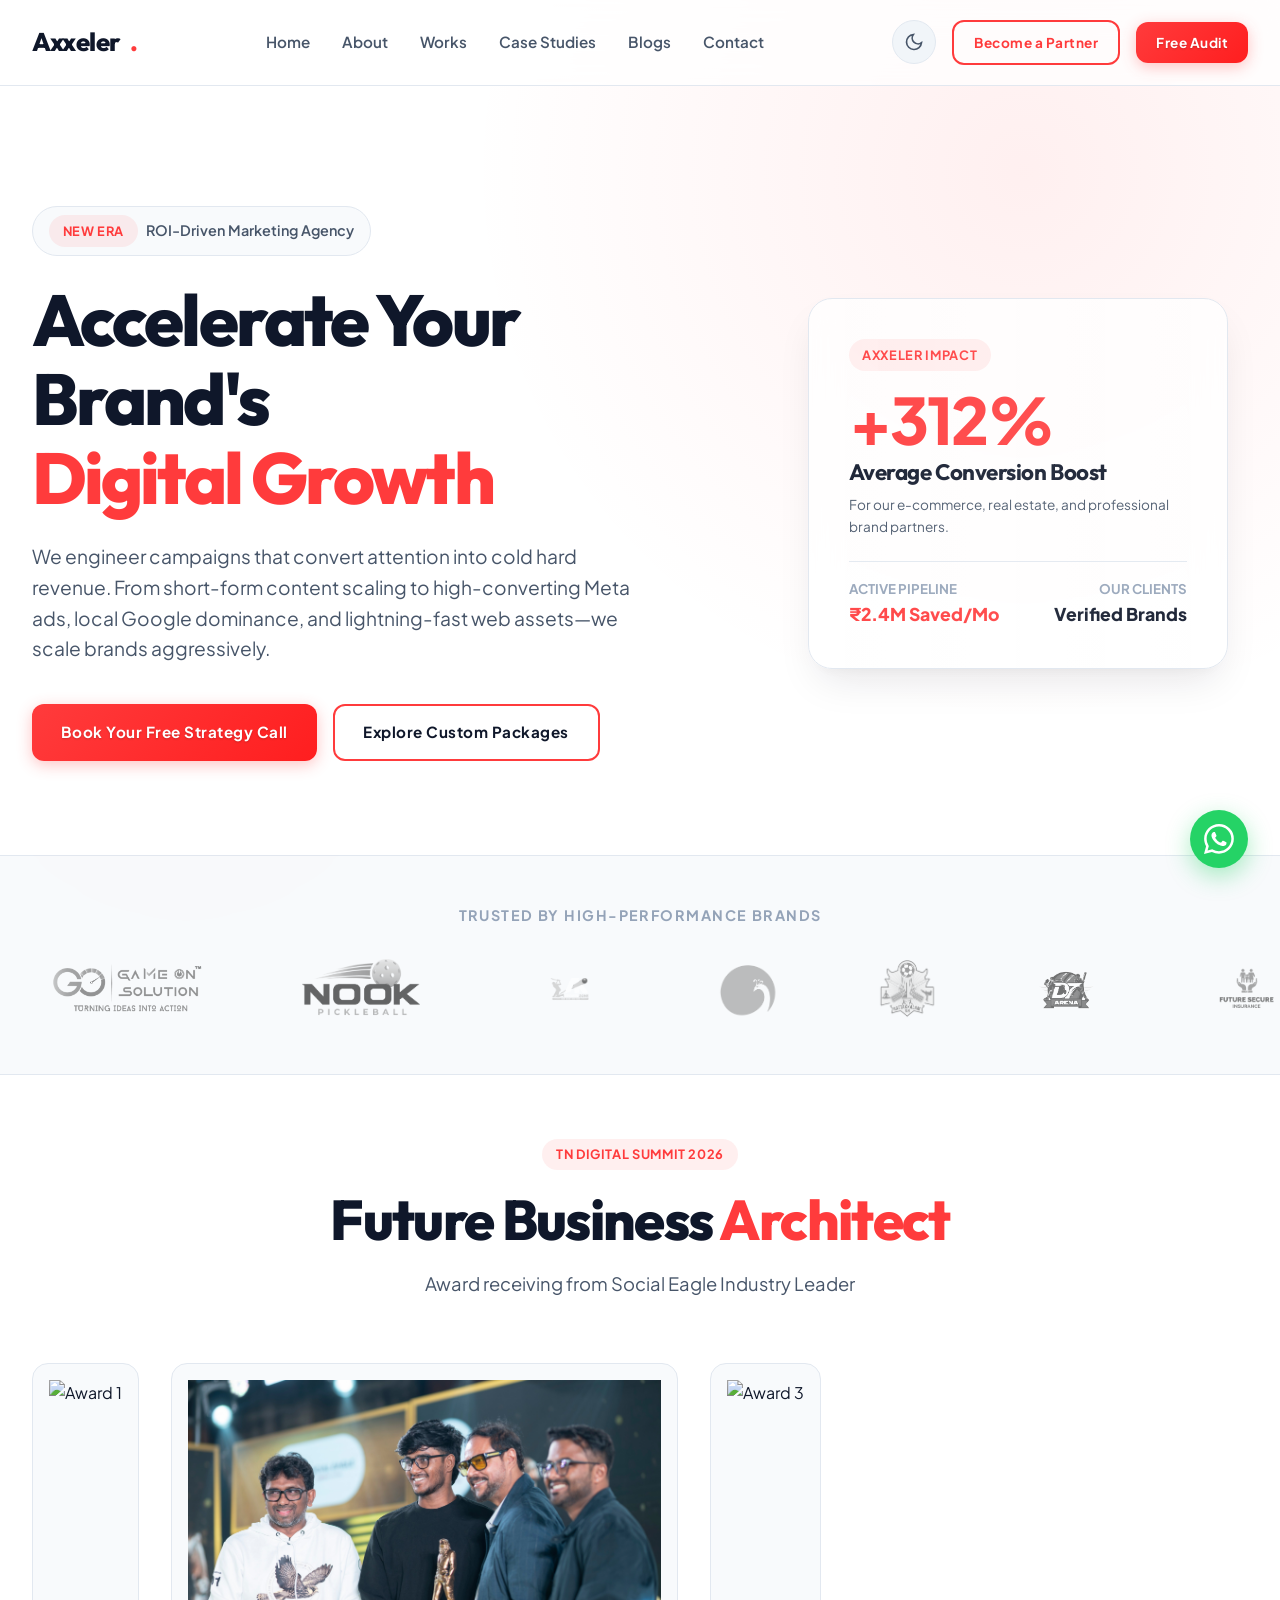
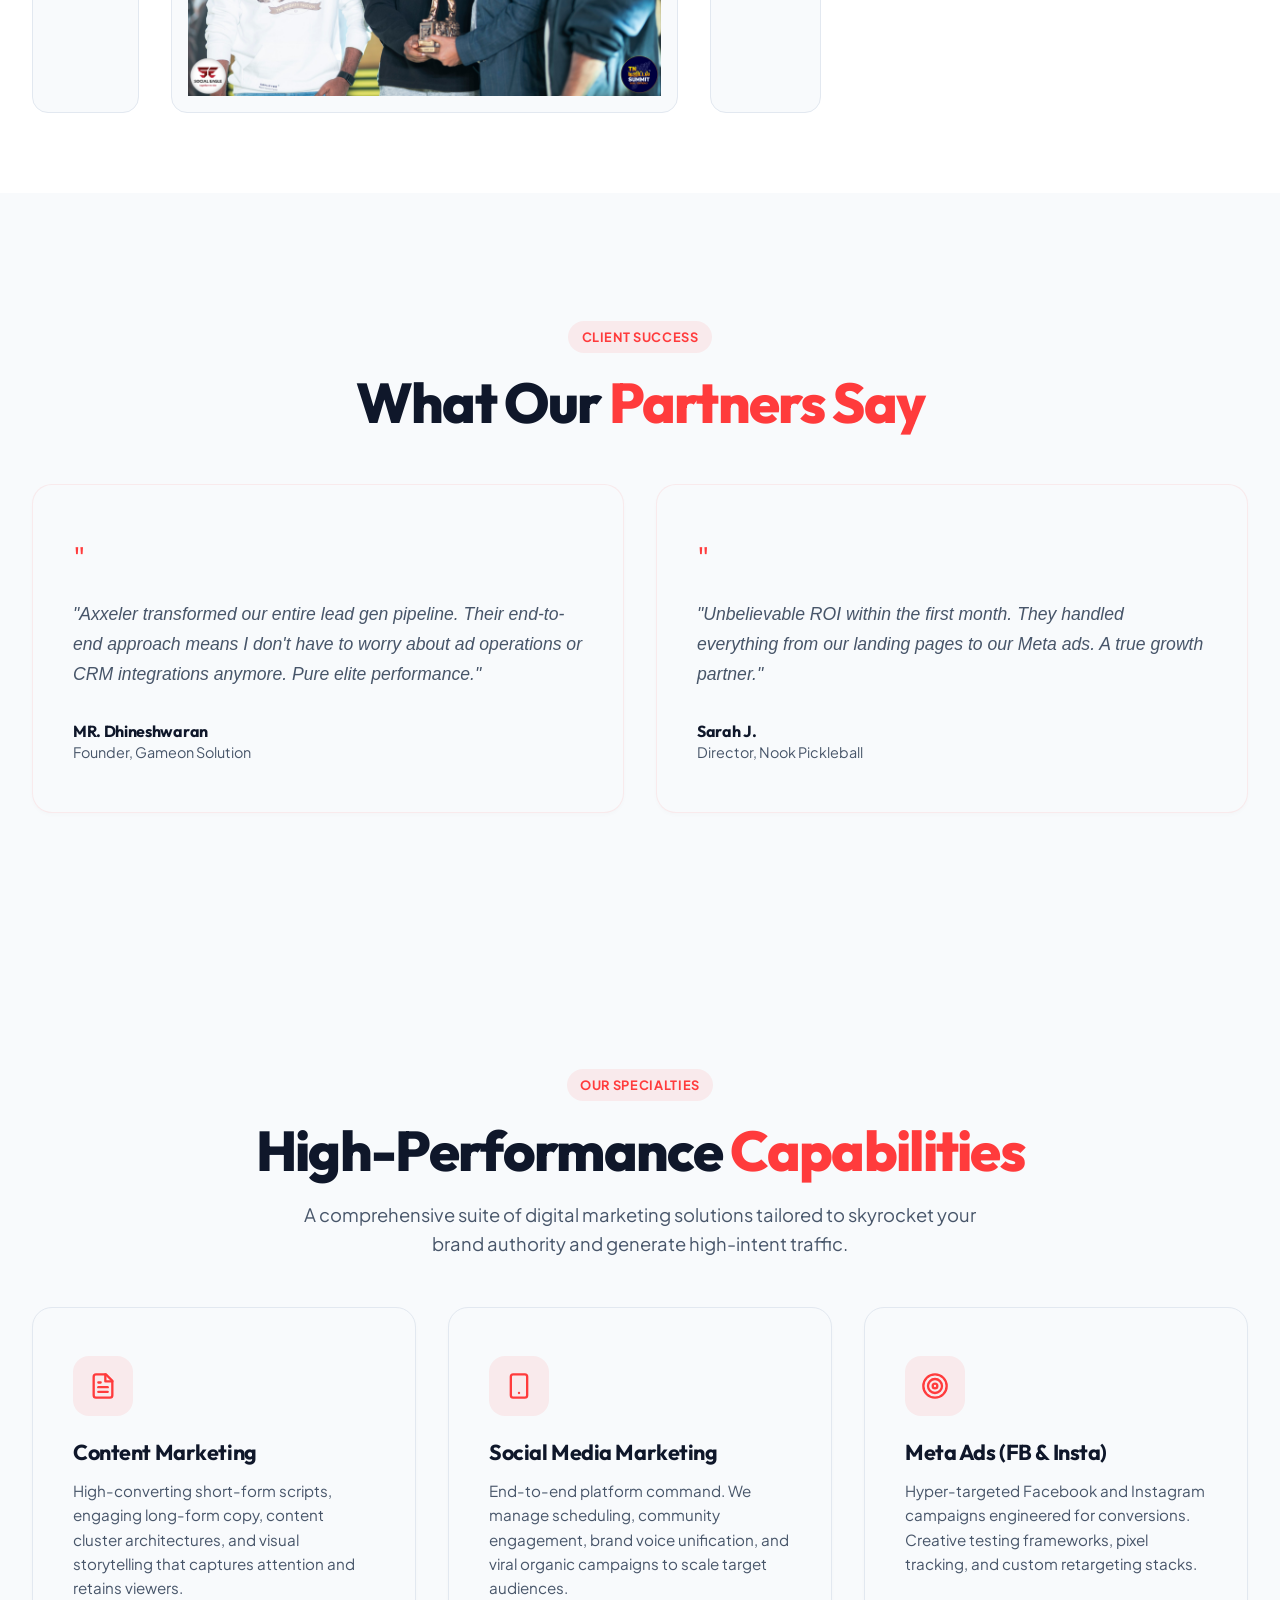
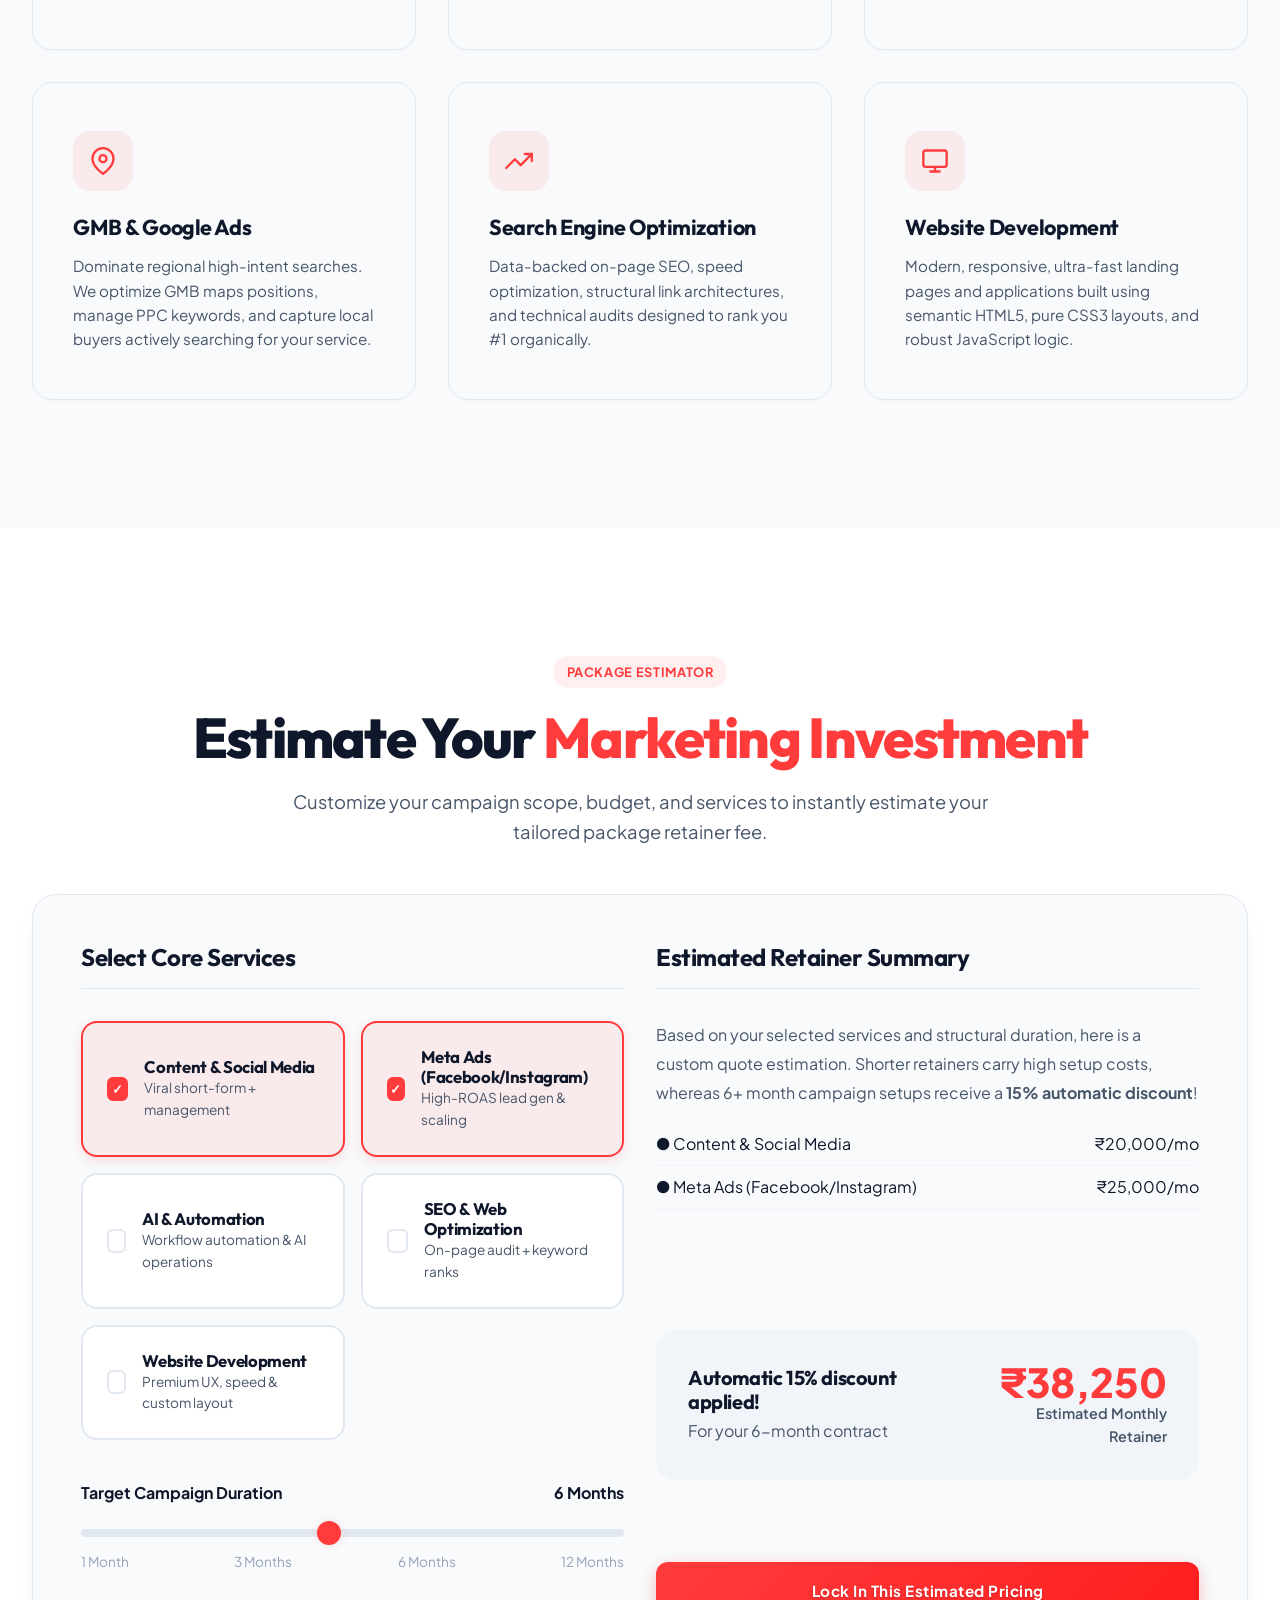
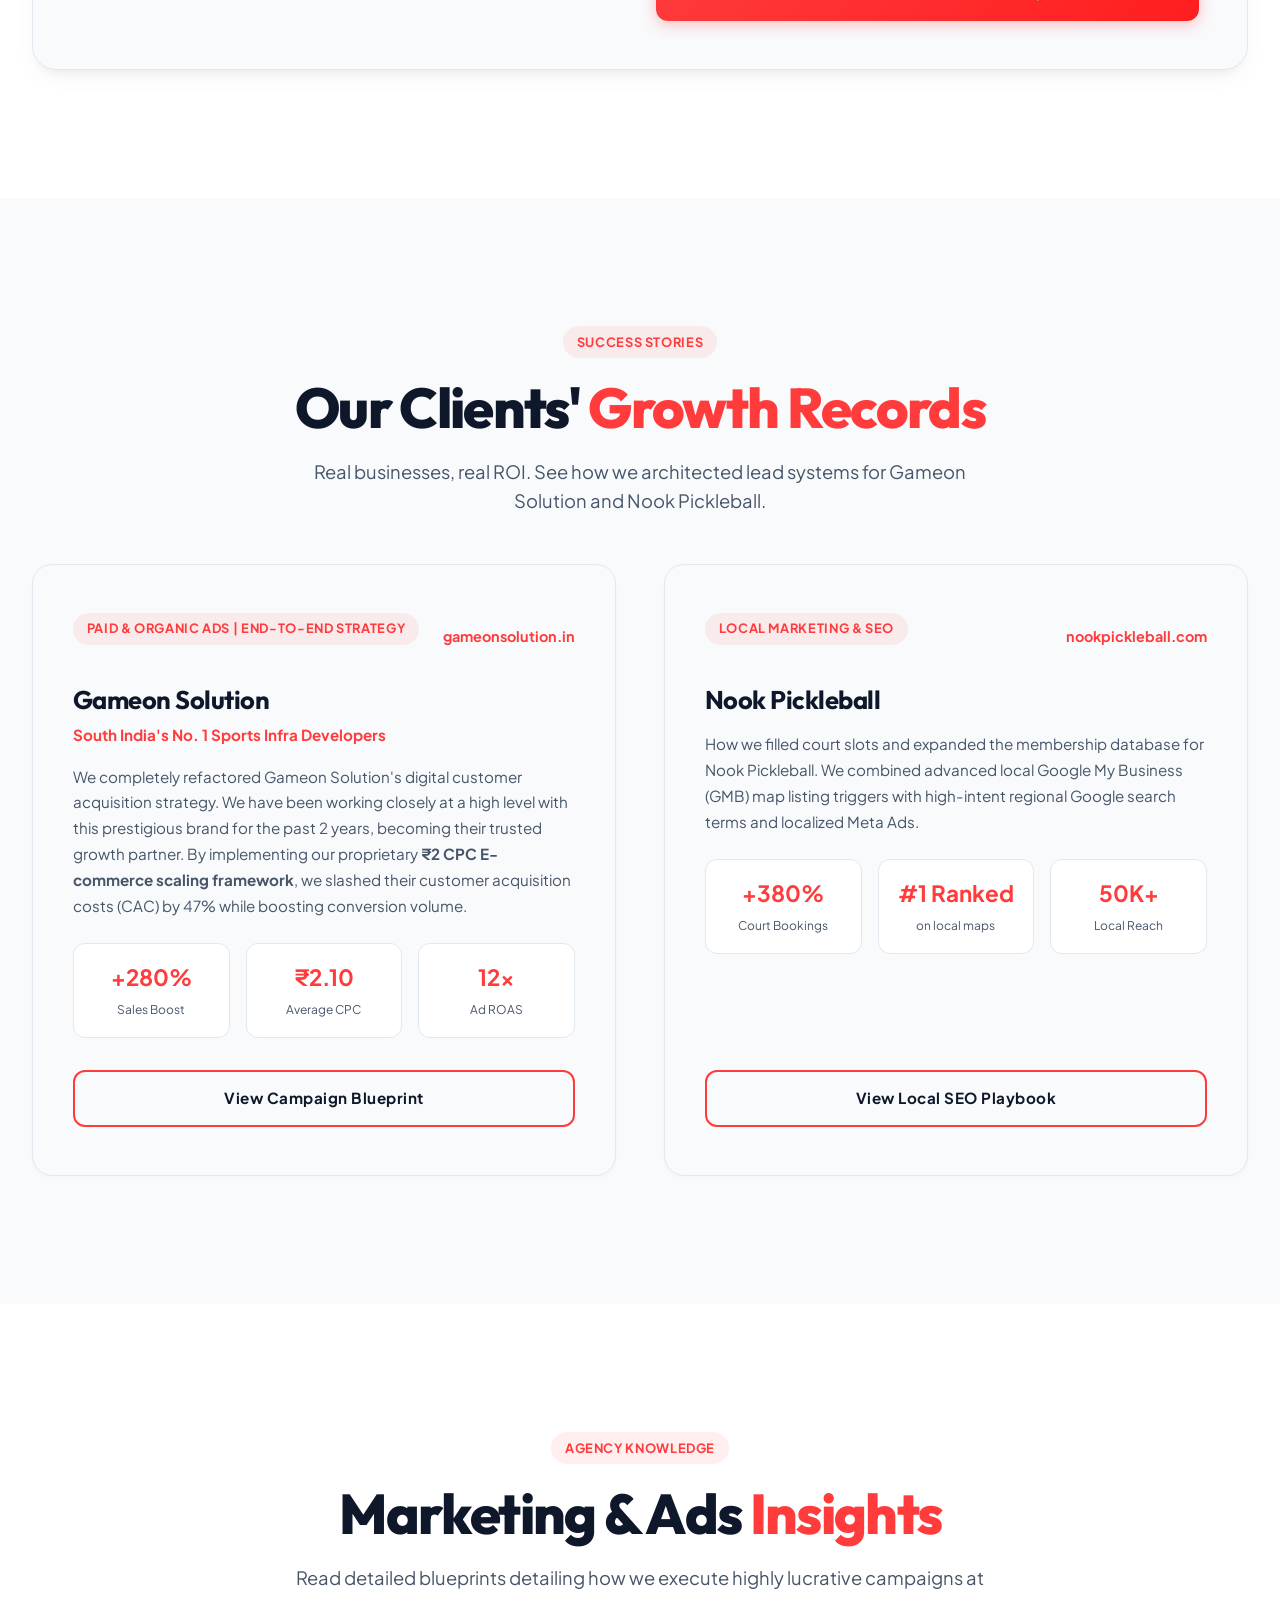
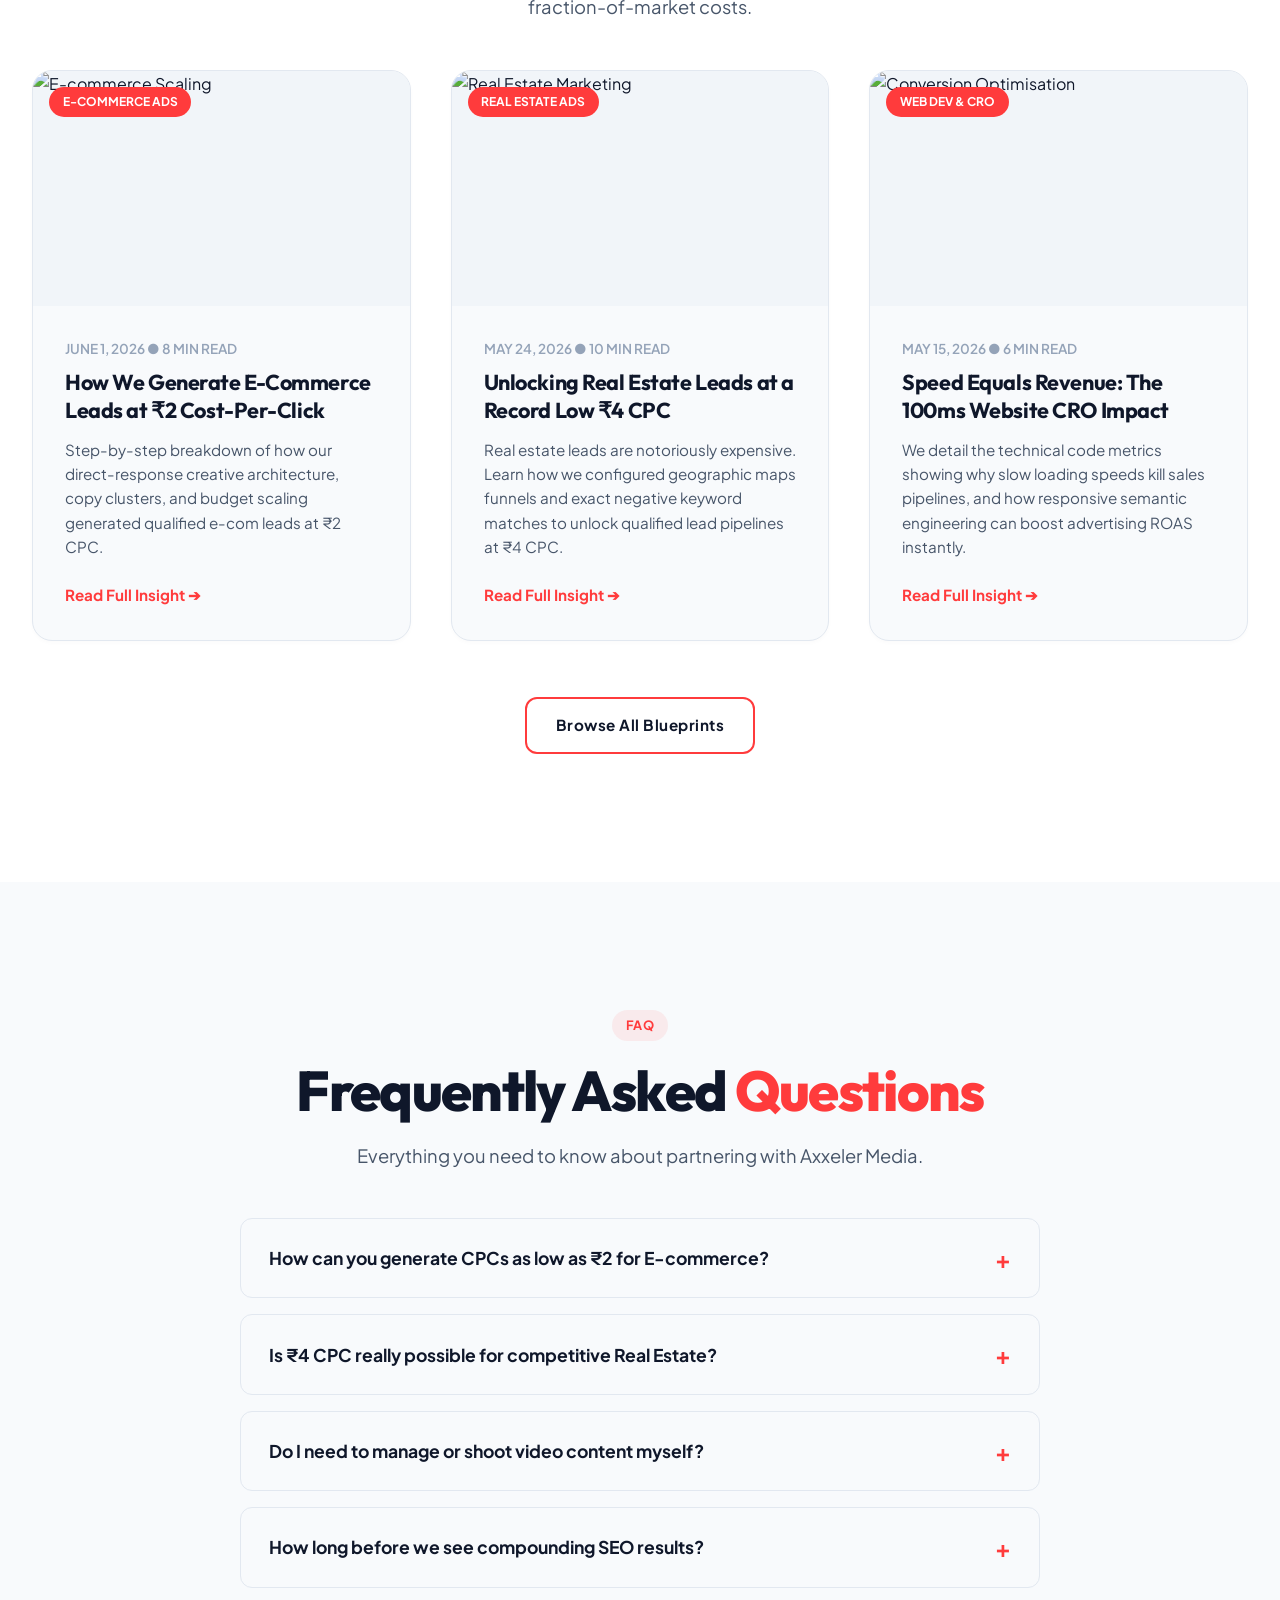
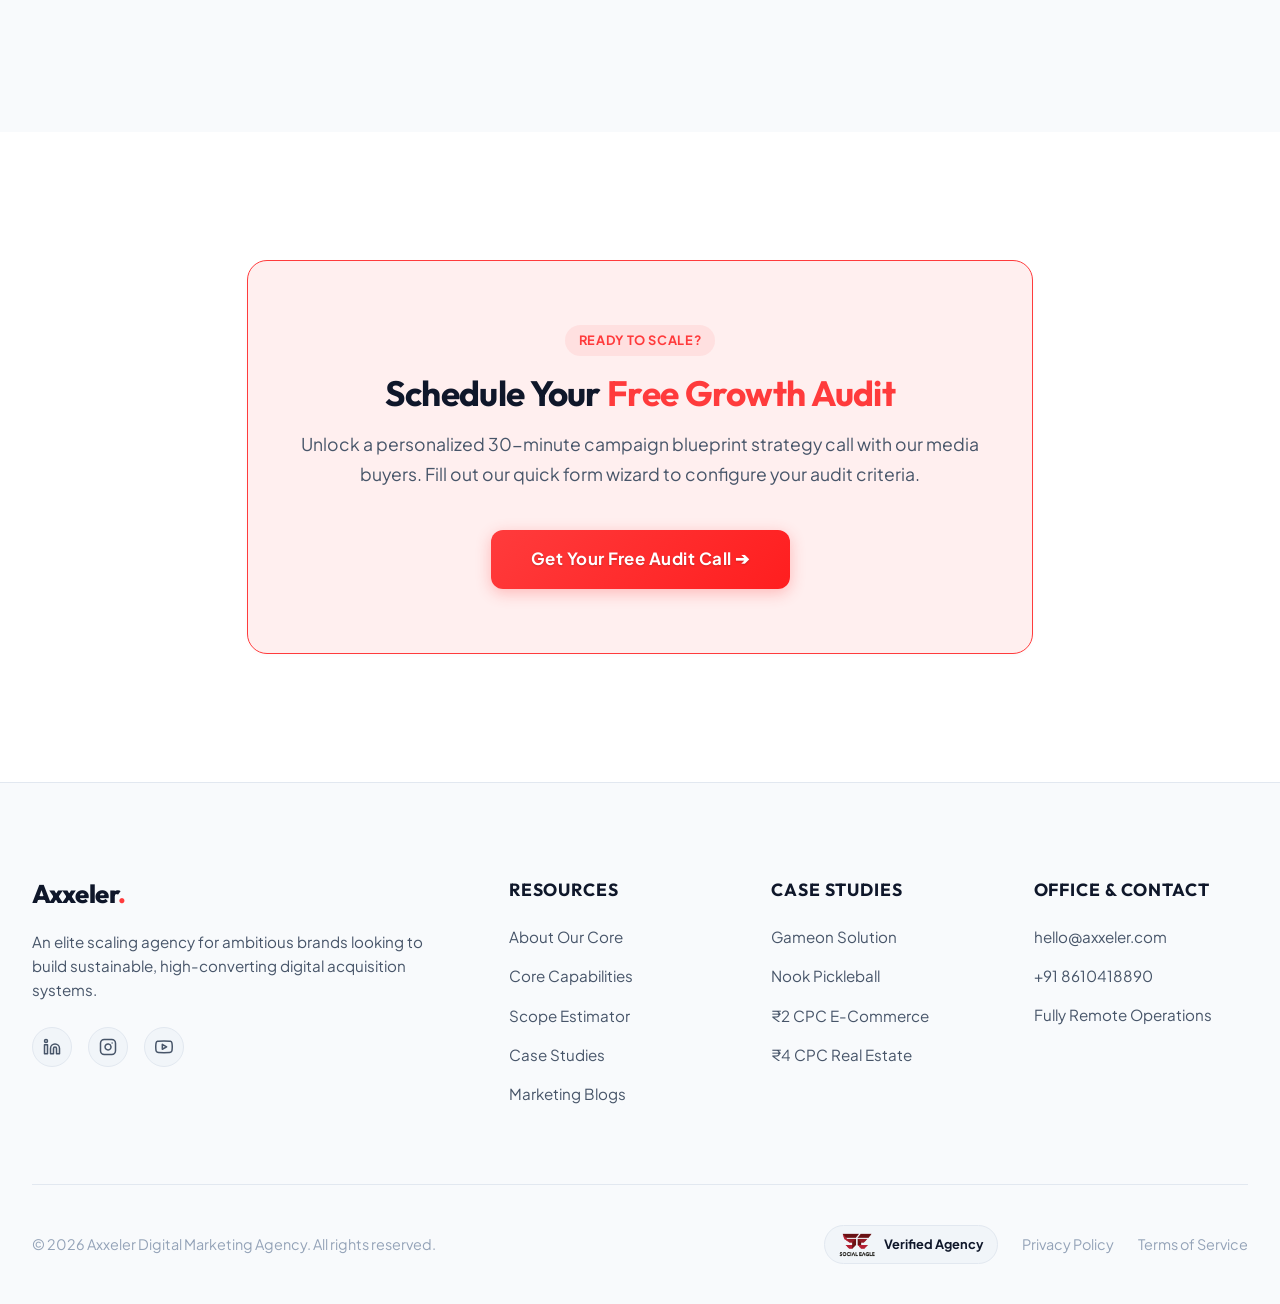
==== commit 32a0a412: "Finalize mobile layouts and dynamic backend integrations" ====
--- a/index.html
+++ b/index.html
@@ -35,6 +35,7 @@
                     <svg class="sun-icon" width="20" height="20" fill="none" stroke="currentColor" stroke-width="2" viewBox="0 0 24 24"><circle cx="12" cy="12" r="5"></circle><line x1="12" y1="1" x2="12" y2="3"></line><line x1="12" y1="21" x2="12" y2="23"></line><line x1="4.22" y1="4.22" x2="5.64" y2="5.64"></line><line x1="18.36" y1="18.36" x2="19.78" y2="19.78"></line><line x1="1" y1="12" x2="3" y2="12"></line><line x1="21" y1="12" x2="23" y2="12"></line><line x1="4.22" y1="19.78" x2="5.64" y2="18.36"></line><line x1="18.36" y1="5.64" x2="19.78" y2="4.22"></line></svg>
                 </button>
                 
+                <a href="partner.html" class="btn btn-outline" style="padding: 0.6rem 1.25rem; font-size: 0.85rem; border-color: var(--primary); color: var(--primary);">Become a Partner</a>
                 <a href="contact.html" class="btn btn-primary" style="padding: 0.6rem 1.25rem; font-size: 0.85rem;">Free Audit</a>
                 <button class="mobile-menu-btn" id="mobileMenuBtn">☰</button>
             </div>
@@ -89,19 +90,78 @@
     <!-- scrolling marquee client list -->
     <div class="marquee-container">
         <div class="marquee-title">TRUSTED BY HIGH-PERFORMANCE BRANDS</div>
-        <div class="marquee-content">
-            <span>GAMEON SOLUTION <span class="highlight">●</span></span>
-            <span>NOOK PICKLEBALL <span class="highlight">●</span></span>
-            <span>META ADS PREMIER PARTNER <span class="highlight">●</span></span>
-            <span>GOOGLE MY BUSINESS MASTERY <span class="highlight">●</span></span>
-            <span>SEO AUTHORITY <span class="highlight">●</span></span>
-            <span>GAMEON SOLUTION <span class="highlight">●</span></span>
-            <span>NOOK PICKLEBALL <span class="highlight">●</span></span>
-            <span>META ADS PREMIER PARTNER <span class="highlight">●</span></span>
-            <span>GOOGLE MY BUSINESS MASTERY <span class="highlight">●</span></span>
-            <span>SEO AUTHORITY <span class="highlight">●</span></span>
+        <div class="marquee-content" style="display: inline-flex; align-items: center;">
+            <img src="images/clients/game on logoo.png" alt="Gameon Solution" class="client-logo">
+            <img src="images/clients/nook.png" alt="Nook Pickleball" class="client-logo">
+            <img src="images/clients/AK LOGO BLUE BG.png" alt="AK Logo" class="client-logo">
+            <img src="images/clients/AKT-TEXTILES-LOGO-_1_.png" alt="AKT Textiles" class="client-logo">
+            <img src="images/clients/Aattakalam .png" alt="Aattakalam" class="client-logo">
+            <img src="images/clients/D7arena.png" alt="D7 Arena" class="client-logo">
+            <img src="images/clients/Future secure.png" alt="Future Secure" class="client-logo">
+            <img src="images/clients/Gonex-labs-final-logo (1).png" alt="Gonex Labs" class="client-logo">
+            <img src="images/clients/Make9ine.png" alt="Make9ine" class="client-logo">
+            <img src="images/clients/SPM LOGO.jpg" alt="SPM" class="client-logo">
+            <img src="images/clients/Swastic.png" alt="Swastic" class="client-logo">
+            <img src="images/clients/The Sitara Label.jpg" alt="Sitara Label" class="client-logo">
+            <img src="images/clients/Visal.jpg" alt="Visal" class="client-logo">
+            <img src="images/clients/dental-logo.png" alt="Dental" class="client-logo">
+            <img src="images/clients/kss mahal.png" alt="KSS Mahal" class="client-logo">
+            <img src="images/clients/one o one.png" alt="One O One" class="client-logo">
+            <img src="images/clients/picklers 314 (1).png" alt="Picklers 314" class="client-logo">
+            <!-- Duplicate for infinite scroll effect -->
+            <img src="images/clients/game on logoo.png" alt="Gameon Solution" class="client-logo">
+            <img src="images/clients/nook.png" alt="Nook Pickleball" class="client-logo">
+            <img src="images/clients/AK LOGO BLUE BG.png" alt="AK Logo" class="client-logo">
+            <img src="images/clients/AKT-TEXTILES-LOGO-_1_.png" alt="AKT Textiles" class="client-logo">
+            <img src="images/clients/Aattakalam .png" alt="Aattakalam" class="client-logo">
         </div>
     </div>
+
+    <!-- Awards Section -->
+    <section class="section" id="awards" style="padding-top: 4rem; padding-bottom: 4rem;">
+        <div class="container">
+            <div class="text-center">
+                <span class="badge">TN DIGITAL SUMMIT 2026</span>
+                <h2 class="section-title">Future Business <span class="text-primary">Architect</span></h2>
+                <p class="section-subtitle">Award receiving from Social Eagle Industry Leader</p>
+            </div>
+            
+            <div style="display: flex; gap: 2rem; overflow-x: auto; padding: 1rem 0; scroll-snap-type: x mandatory; justify-content: flex-start; align-items: center; scroll-behavior: smooth;">
+                <img src="images/awards/award 1.jpeg" alt="Award 1" style="height: 350px; min-width: max-content; border-radius: 1rem; scroll-snap-align: center; object-fit: contain; background: var(--surface); padding: 1rem; border: 1px solid var(--border);">
+                <img src="images/awards/Award 2.jpeg" alt="Award 2" style="height: 350px; min-width: max-content; border-radius: 1rem; scroll-snap-align: center; object-fit: contain; background: var(--surface); padding: 1rem; border: 1px solid var(--border);">
+                <img src="images/awards/award 3.jpeg" alt="Award 3" style="height: 350px; min-width: max-content; border-radius: 1rem; scroll-snap-align: center; object-fit: contain; background: var(--surface); padding: 1rem; border: 1px solid var(--border);">
+            </div>
+        </div>
+    </section>
+
+    <!-- Testimonials Section -->
+    <section class="section bg-surface" id="testimonials">
+        <div class="container">
+            <div class="text-center">
+                <span class="badge">CLIENT SUCCESS</span>
+                <h2 class="section-title">What Our <span class="text-primary">Partners Say</span></h2>
+            </div>
+            
+            <div class="grid grid-2" style="margin-top: 3rem;" id="dynamicTestimonials">
+                <div class="feature-card" style="border-color: var(--primary-light);">
+                    <div style="font-size: 2rem; color: var(--primary); margin-bottom: 1rem;">"</div>
+                    <p style="font-size: 1.1rem; line-height: 1.7; font-style: italic; margin-bottom: 2rem;">"Axxeler transformed our entire lead gen pipeline. Their end-to-end approach means I don't have to worry about ad operations or CRM integrations anymore. Pure elite performance."</p>
+                    <div>
+                        <h4 style="margin: 0;">MR. Dhineshwaran</h4>
+                        <p style="margin: 0; color: var(--text-muted); font-size: 0.9rem;">Founder, Gameon Solution</p>
+                    </div>
+                </div>
+                <div class="feature-card" style="border-color: var(--primary-light);">
+                    <div style="font-size: 2rem; color: var(--primary); margin-bottom: 1rem;">"</div>
+                    <p style="font-size: 1.1rem; line-height: 1.7; font-style: italic; margin-bottom: 2rem;">"Unbelievable ROI within the first month. They handled everything from our landing pages to our Meta ads. A true growth partner."</p>
+                    <div>
+                        <h4 style="margin: 0;">Sarah J.</h4>
+                        <p style="margin: 0; color: var(--text-muted); font-size: 0.9rem;">Director, Nook Pickleball</p>
+                    </div>
+                </div>
+            </div>
+        </div>
+    </section>
 
     <!-- Services Section -->
     <section class="section bg-surface" id="services">
@@ -115,42 +175,42 @@
             <div class="grid grid-3">
                 <!-- Service 1: Content Marketing -->
                 <div class="feature-card">
-                    <div class="feature-icon">📝</div>
+                    <div class="feature-icon"><svg width="28" height="28" viewBox="0 0 24 24" fill="none" stroke="currentColor" stroke-width="2" stroke-linecap="round" stroke-linejoin="round"><path d="M14.5 2H6a2 2 0 0 0-2 2v16a2 2 0 0 0 2 2h12a2 2 0 0 0 2-2V7.5L14.5 2z"></path><polyline points="14 2 14 8 20 8"></polyline><line x1="16" y1="13" x2="8" y2="13"></line><line x1="16" y1="17" x2="8" y2="17"></line><line x1="10" y1="9" x2="8" y2="9"></line></svg></div>
                     <h3>Content Marketing</h3>
                     <p>High-converting short-form scripts, engaging long-form copy, content cluster architectures, and visual storytelling that captures attention and retains viewers.</p>
                 </div>
                 
                 <!-- Service 2: Social Media Marketing -->
                 <div class="feature-card">
-                    <div class="feature-icon">📱</div>
+                    <div class="feature-icon"><svg width="28" height="28" viewBox="0 0 24 24" fill="none" stroke="currentColor" stroke-width="2" stroke-linecap="round" stroke-linejoin="round"><rect x="5" y="2" width="14" height="20" rx="2" ry="2"></rect><line x1="12" y1="18" x2="12.01" y2="18"></line></svg></div>
                     <h3>Social Media Marketing</h3>
                     <p>End-to-end platform command. We manage scheduling, community engagement, brand voice unification, and viral organic campaigns to scale target audiences.</p>
                 </div>
                 
                 <!-- Service 3: Meta Ads -->
                 <div class="feature-card">
-                    <div class="feature-icon">🎯</div>
+                    <div class="feature-icon"><svg width="28" height="28" viewBox="0 0 24 24" fill="none" stroke="currentColor" stroke-width="2" stroke-linecap="round" stroke-linejoin="round"><circle cx="12" cy="12" r="10"></circle><circle cx="12" cy="12" r="6"></circle><circle cx="12" cy="12" r="2"></circle></svg></div>
                     <h3>Meta Ads (FB & Insta)</h3>
                     <p>Hyper-targeted Facebook and Instagram campaigns engineered for conversions. Creative testing frameworks, pixel tracking, and custom retargeting stacks.</p>
                 </div>
                 
                 <!-- Service 4: Google My Business & Local SEO -->
                 <div class="feature-card">
-                    <div class="feature-icon">📍</div>
+                    <div class="feature-icon"><svg width="28" height="28" viewBox="0 0 24 24" fill="none" stroke="currentColor" stroke-width="2" stroke-linecap="round" stroke-linejoin="round"><path d="M21 10c0 7-9 13-9 13s-9-6-9-13a9 9 0 0 1 18 0z"></path><circle cx="12" cy="10" r="3"></circle></svg></div>
                     <h3>GMB & Google Ads</h3>
                     <p>Dominate regional high-intent searches. We optimize GMB maps positions, manage PPC keywords, and capture local buyers actively searching for your service.</p>
                 </div>
                 
                 <!-- Service 5: Search Engine Optimization -->
                 <div class="feature-card">
-                    <div class="feature-icon">📈</div>
+                    <div class="feature-icon"><svg width="28" height="28" viewBox="0 0 24 24" fill="none" stroke="currentColor" stroke-width="2" stroke-linecap="round" stroke-linejoin="round"><polyline points="23 6 13.5 15.5 8.5 10.5 1 18"></polyline><polyline points="17 6 23 6 23 12"></polyline></svg></div>
                     <h3>Search Engine Optimization</h3>
                     <p>Data-backed on-page SEO, speed optimization, structural link architectures, and technical audits designed to rank you #1 organically.</p>
                 </div>
                 
                 <!-- Service 6: Web Development -->
                 <div class="feature-card">
-                    <div class="feature-icon">💻</div>
+                    <div class="feature-icon"><svg width="28" height="28" viewBox="0 0 24 24" fill="none" stroke="currentColor" stroke-width="2" stroke-linecap="round" stroke-linejoin="round"><rect x="2" y="3" width="20" height="14" rx="2" ry="2"></rect><line x1="8" y1="21" x2="16" y2="21"></line><line x1="12" y1="17" x2="12" y2="21"></line></svg></div>
                     <h3>Website Development</h3>
                     <p>Modern, responsive, ultra-fast landing pages and applications built using semantic HTML5, pure CSS3 layouts, and robust JavaScript logic.</p>
                 </div>
@@ -185,11 +245,11 @@
                                 <p>High-ROAS lead gen & scaling</p>
                             </div>
                         </div>
-                        <div class="est-card" data-cost="15000" id="estGoogle">
+                        <div class="est-card" data-cost="25000" id="estGoogle">
                             <div class="est-checkbox"></div>
                             <div class="est-info">
-                                <h4>Google My Business & Search</h4>
-                                <p>Local intent ads + local ranking</p>
+                                <h4>AI & Automation</h4>
+                                <p>Workflow automation & AI operations</p>
                             </div>
                         </div>
                         <div class="est-card" data-cost="18000" id="estSeo">
@@ -273,12 +333,13 @@
                 <div class="feature-card" style="display: flex; flex-direction: column; justify-content: space-between;">
                     <div>
                         <div style="display:flex; justify-content:space-between; align-items:center; margin-bottom: 1.5rem;">
-                            <span class="badge">E-COMMERCE & SMM</span>
+                            <span class="badge">Paid & Organic Ads | End-to-End Strategy</span>
                             <span style="font-weight: 700; font-size: 0.9rem;" class="text-primary">gameonsolution.in</span>
                         </div>
-                        <h3 style="font-size: 1.6rem; margin-bottom: 1rem;">Gameon Solution</h3>
+                        <h3 style="font-size: 1.6rem; margin-bottom: 0.5rem;">Gameon Solution</h3>
+                        <p style="font-size: 0.95rem; color: var(--primary); font-weight: 700; margin-bottom: 1rem;">South India's No. 1 Sports Infra Developers</p>
                         <p style="margin-bottom: 1.5rem; line-height: 1.7;">
-                            We completely refactored Gameon Solution's digital customer acquisition strategy. By implementing our proprietary <strong>₹2 CPC E-commerce scaling framework</strong>, we slashed their customer acquisition costs (CAC) by 47% while boosting conversion volume.
+                            We completely refactored Gameon Solution's digital customer acquisition strategy. We have been working closely at a high level with this prestigious brand for the past 2 years, becoming their trusted growth partner. By implementing our proprietary <strong>₹2 CPC E-commerce scaling framework</strong>, we slashed their customer acquisition costs (CAC) by 47% while boosting conversion volume.
                         </p>
                         
                         <div style="display:grid; grid-template-columns: repeat(3, 1fr); gap: 1rem; margin-bottom: 2rem;">
@@ -465,9 +526,9 @@
                     <h3 style="font-family: var(--font-title); font-weight:800;">Axxeler<span class="text-primary">.</span></h3>
                     <p style="margin-bottom:1.5rem;">An elite scaling agency for ambitious brands looking to build sustainable, high-converting digital acquisition systems.</p>
                     <div class="footer-socials">
-                        <a href="#" class="social-icon" aria-label="LinkedIn">in</a>
-                        <a href="#" class="social-icon" aria-label="Instagram">ig</a>
-                        <a href="#" class="social-icon" aria-label="YouTube">yt</a>
+                        <a href="https://www.linkedin.com/showcase/axxeler-media/" class="social-icon" aria-label="LinkedIn"><svg width="18" height="18" viewBox="0 0 24 24" fill="none" stroke="currentColor" stroke-width="2" stroke-linecap="round" stroke-linejoin="round"><path d="M16 8a6 6 0 0 1 6 6v7h-4v-7a2 2 0 0 0-2-2 2 2 0 0 0-2 2v7h-4v-7a6 6 0 0 1 6-6z"></path><rect x="2" y="9" width="4" height="12"></rect><circle cx="4" cy="4" r="2"></circle></svg></a>
+                        <a href="https://www.instagram.com/axxeler.media/" class="social-icon" aria-label="Instagram"><svg width="18" height="18" viewBox="0 0 24 24" fill="none" stroke="currentColor" stroke-width="2" stroke-linecap="round" stroke-linejoin="round"><rect x="2" y="2" width="20" height="20" rx="5" ry="5"></rect><path d="M16 11.37A4 4 0 1 1 12.63 8 4 4 0 0 1 16 11.37z"></path><line x1="17.5" y1="6.5" x2="17.51" y2="6.5"></line></svg></a>
+                        <a href="https://www.youtube.com/@axxeler" class="social-icon" aria-label="YouTube"><svg width="18" height="18" viewBox="0 0 24 24" fill="none" stroke="currentColor" stroke-width="2" stroke-linecap="round" stroke-linejoin="round"><path d="M22.54 6.42a2.78 2.78 0 0 0-1.94-2C18.88 4 12 4 12 4s-6.88 0-8.6.46a2.78 2.78 0 0 0-1.94 2A29 29 0 0 0 1 11.75a29 29 0 0 0 .46 5.33 2.78 2.78 0 0 0 1.94 2c1.72.46 8.6.46 8.6.46s6.88 0 8.6-.46a2.78 2.78 0 0 0 1.94-2 29 29 0 0 0 .46-5.33 29 29 0 0 0-.46-5.33z"></path><polygon points="9.75 15.02 15.5 11.75 9.75 8.48 9.75 15.02"></polygon></svg></a>
                     </div>
                 </div>
                 
@@ -506,22 +567,11 @@
                 <p>&copy; 2026 Axxeler Digital Marketing Agency. All rights reserved.</p>
                 <div style="display:flex; align-items:center; gap:1.5rem; font-size:0.9rem; flex-wrap:wrap;">
                     <span class="social-eagle-badge-sm" style="margin-top:0;">
-                        <!-- Mini SVG Social Eagle -->
-                        <svg width="18" height="18" viewBox="0 0 200 200" xmlns="http://www.w3.org/2000/svg">
-                            <defs>
-                                <linearGradient id="goldGrad" x1="0%" y1="0%" x2="100%" y2="100%">
-                                    <stop offset="0%" stop-color="#FFF3A8" />
-                                    <stop offset="50%" stop-color="#D4AF37" />
-                                    <stop offset="100%" stop-color="#996515" />
-                                </linearGradient>
-                            </defs>
-                            <circle cx="100" cy="100" r="95" fill="none" stroke="url(#goldGrad)" stroke-width="15" />
-                            <path d="M100,60 L75,90 C85,98 90,85 100,125 C110,85 115,98 125,90 Z" fill="url(#goldGrad)" />
-                        </svg>
-                        Social Eagle Certified
+                        <img src="images/brand/Social Eagle.png" alt="Social Eagle" style="height: 24px; vertical-align: middle;">
+                        Verified Agency
                     </span>
                     <a href="#" style="color:var(--text-light)">Privacy Policy</a>
-                    <a href="#" style="color:var(--text-light)">Terms of Use</a>
+                    <a href="#" style="color:var(--text-light)">Terms of Service</a>
                 </div>
             </div>
         </div>
@@ -534,7 +584,37 @@
         </svg>
     </a>
 
-    <!-- Scripts -->
+    <!-- Firebase & Custom Scripts -->
+    <script src="https://www.gstatic.com/firebasejs/9.22.2/firebase-app-compat.js"></script>
+    <script src="https://www.gstatic.com/firebasejs/9.22.2/firebase-firestore-compat.js"></script>
+    <script src="js/firebase-config.js"></script>
     <script src="js/main.js"></script>
+    <script>
+        document.addEventListener('DOMContentLoaded', async () => {
+            if (typeof getTestimonials === 'function') {
+                const testimonials = await getTestimonials();
+                if (testimonials && testimonials.length > 0) {
+                    const container = document.getElementById('dynamicTestimonials');
+                    if (container) {
+                        container.innerHTML = ''; // Clear hardcoded ones
+                        testimonials.forEach(t => {
+                            const card = document.createElement('div');
+                            card.className = 'feature-card';
+                            card.style.borderColor = 'var(--primary-light)';
+                            card.innerHTML = `
+                                <div style="font-size: 2rem; color: var(--primary); margin-bottom: 1rem;">"</div>
+                                <p style="font-size: 1.1rem; line-height: 1.7; font-style: italic; margin-bottom: 2rem;">"${t.content}"</p>
+                                <div>
+                                    <h4 style="margin: 0;">${t.name}</h4>
+                                    <p style="margin: 0; color: var(--text-muted); font-size: 0.9rem;">${t.company}</p>
+                                </div>
+                            `;
+                            container.appendChild(card);
+                        });
+                    }
+                }
+            }
+        });
+    </script>
 </body>
 </html>
--- a/css/styles.css
+++ b/css/styles.css
@@ -59,6 +59,7 @@
 
 html {
   scroll-behavior: smooth;
+  overflow-x: hidden;
 }
 
 body {
@@ -387,34 +388,39 @@
   font-weight: 700;
   font-size: 0.95rem;
   cursor: pointer;
-  transition: var(--transition);
+  transition: all 0.3s cubic-bezier(0.25, 0.8, 0.25, 1);
   border: none;
   gap: 0.5rem;
+  position: relative;
+  overflow: hidden;
+  letter-spacing: 0.5px;
 }
 
 .btn-primary {
-  background-color: var(--primary);
-  color: white;
-  box-shadow: 0 4px 14px var(--shadow-glow);
+  background: linear-gradient(135deg, var(--primary), #FF1E1F);
+  color: white !important;
+  box-shadow: 0 4px 15px rgba(255, 59, 60, 0.3);
+  text-shadow: 0 1px 2px rgba(0,0,0,0.2);
 }
 
 .btn-primary:hover {
-  background-color: var(--primary-hover);
-  transform: translateY(-2px);
-  box-shadow: 0 8px 24px var(--shadow-glow);
+  transform: translateY(-3px);
+  box-shadow: 0 8px 25px rgba(255, 59, 60, 0.5);
+  background: linear-gradient(135deg, var(--primary-hover), #E0191A);
 }
 
 .btn-outline {
   background-color: transparent;
-  border: 2px solid var(--border);
+  border: 2px solid var(--primary) !important;
   color: var(--text);
+  box-shadow: inset 0 0 0 0 var(--primary);
 }
 
 .btn-outline:hover {
-  border-color: var(--primary);
-  color: var(--primary);
-  background-color: var(--primary-light);
-  transform: translateY(-2px);
+  color: white !important;
+  background-color: var(--primary) !important;
+  box-shadow: inset 0 0 0 2rem var(--primary), 0 4px 15px rgba(255, 59, 60, 0.2);
+  transform: translateY(-3px);
 }
 
 /* Hero Section */
@@ -624,10 +630,15 @@
   background: var(--surface);
   border: 1px solid var(--border);
   border-radius: 1.25rem;
-  padding: 2.5rem;
+  padding: 1.5rem 1rem;
   text-align: center;
   transition: var(--transition);
   box-shadow: var(--shadow-sm);
+  display: flex;
+  flex-direction: column;
+  justify-content: center;
+  align-items: center;
+  height: 100%;
 }
 
 .stat-box:hover {
@@ -1507,6 +1518,28 @@
   transform: translateY(-3px);
 }
 
+/* Client Logo Premium Look */
+.client-logo {
+  height: 60px;
+  margin: 0 3rem;
+  object-fit: contain;
+  filter: grayscale(100%) opacity(60%);
+  transition: all 0.4s ease;
+  cursor: pointer;
+}
+
+.client-logo:hover {
+  filter: grayscale(0%) opacity(100%);
+  transform: scale(1.05);
+}
+
+@media (max-width: 768px) {
+  .client-logo {
+    margin: 0 1.5rem;
+    height: 45px;
+  }
+}
+
 /* Float Buttons */
 .whatsapp-float {
   position: fixed;
@@ -1549,6 +1582,20 @@
   border-radius: 1.5rem;
   border: 1px solid var(--border);
   box-shadow: var(--shadow-md);
+}
+
+.dashboard-card-lg {
+  padding: 4rem;
+}
+
+.impact-metrics-box {
+  background: var(--surface-alt);
+  padding: 3rem;
+  border-radius: 1.5rem;
+  border: 1px solid var(--border);
+}
+
+.dashboard-card {
   margin-bottom: 2.5rem;
 }
 
@@ -1738,3 +1785,124 @@
 .social-eagle-badge-sm svg {
   vertical-align: middle;
 }
+
+/* Premium Dashboard UI */
+.premium-dashboard-wrapper {
+  background: var(--surface-glass);
+  backdrop-filter: blur(20px);
+  -webkit-backdrop-filter: blur(20px);
+  border: 1px solid var(--border);
+  border-radius: 2rem;
+  padding: 1.5rem;
+  box-shadow: var(--shadow-sm);
+}
+
+.premium-dashboard-card {
+  background: var(--surface);
+  border: 1px solid var(--border);
+  border-radius: 1.5rem;
+  padding: 3rem 2rem;
+  text-align: center;
+  position: relative;
+  overflow: hidden;
+  transition: all 0.4s cubic-bezier(0.25, 0.8, 0.25, 1);
+  cursor: default;
+}
+
+.premium-dashboard-card:hover {
+  background: var(--primary-light);
+  border-color: var(--primary);
+  transform: translateY(-5px);
+  box-shadow: var(--shadow-glow);
+}
+
+.premium-dashboard-card h4 {
+  font-size: 1.05rem;
+  color: var(--text);
+  margin-bottom: 0.5rem;
+  text-transform: uppercase;
+  letter-spacing: 2px;
+}
+
+.premium-dashboard-card p {
+  color: var(--text-muted);
+  font-size: 0.9rem;
+  margin: 0;
+}
+
+.premium-dashboard-card .glow-orb {
+  position: absolute;
+  width: 150px;
+  height: 150px;
+  background: var(--primary);
+  filter: blur(80px);
+  opacity: 0.15;
+  transition: all 0.4s ease;
+  pointer-events: none;
+}
+
+.premium-dashboard-card:hover .glow-orb {
+  opacity: 0.3;
+}
+
+/* Global Mobile View Adjustments */
+@media (max-width: 991px) {
+  .nav-actions a.btn {
+    display: none; /* Hide header buttons on mobile to prevent squishing */
+  }
+}
+
+@media (max-width: 768px) {
+  .section {
+    padding-top: 4rem !important;
+    padding-bottom: 4rem !important;
+  }
+  .section-title {
+    font-size: 2.2rem !important;
+  }
+  .hero h1 {
+    font-size: 2.8rem !important;
+  }
+  .hero p {
+    font-size: 1.05rem !important;
+  }
+  .container {
+    padding: 0 1.25rem;
+  }
+  .btn {
+    width: 100%; /* Make buttons full width on small screens when stacked */
+  }
+  .dashboard-card, .dashboard-card-lg {
+    padding: 1.5rem !important; /* Override large inline padding on mobile */
+  }
+  .impact-metrics-box {
+    padding: 1.5rem !important;
+  }
+  .feature-card {
+    padding: 2rem 1.5rem !important; /* Ensure feature cards aren't overly padded on mobile */
+  }
+  .case-metric-pill {
+    flex-direction: column;
+    align-items: flex-start;
+    gap: 0.5rem;
+    padding: 1.25rem;
+  }
+  .case-metric-val {
+    font-size: 2rem;
+  }
+}
+
+/* Mobile Menu Injected Buttons */
+.mobile-header-btns {
+  display: none;
+  flex-direction: column;
+  margin-top: 1rem;
+  padding-top: 1.5rem;
+  border-top: 1px solid var(--border);
+}
+
+@media (max-width: 991px) {
+  .mobile-header-btns {
+    display: flex;
+  }
+}
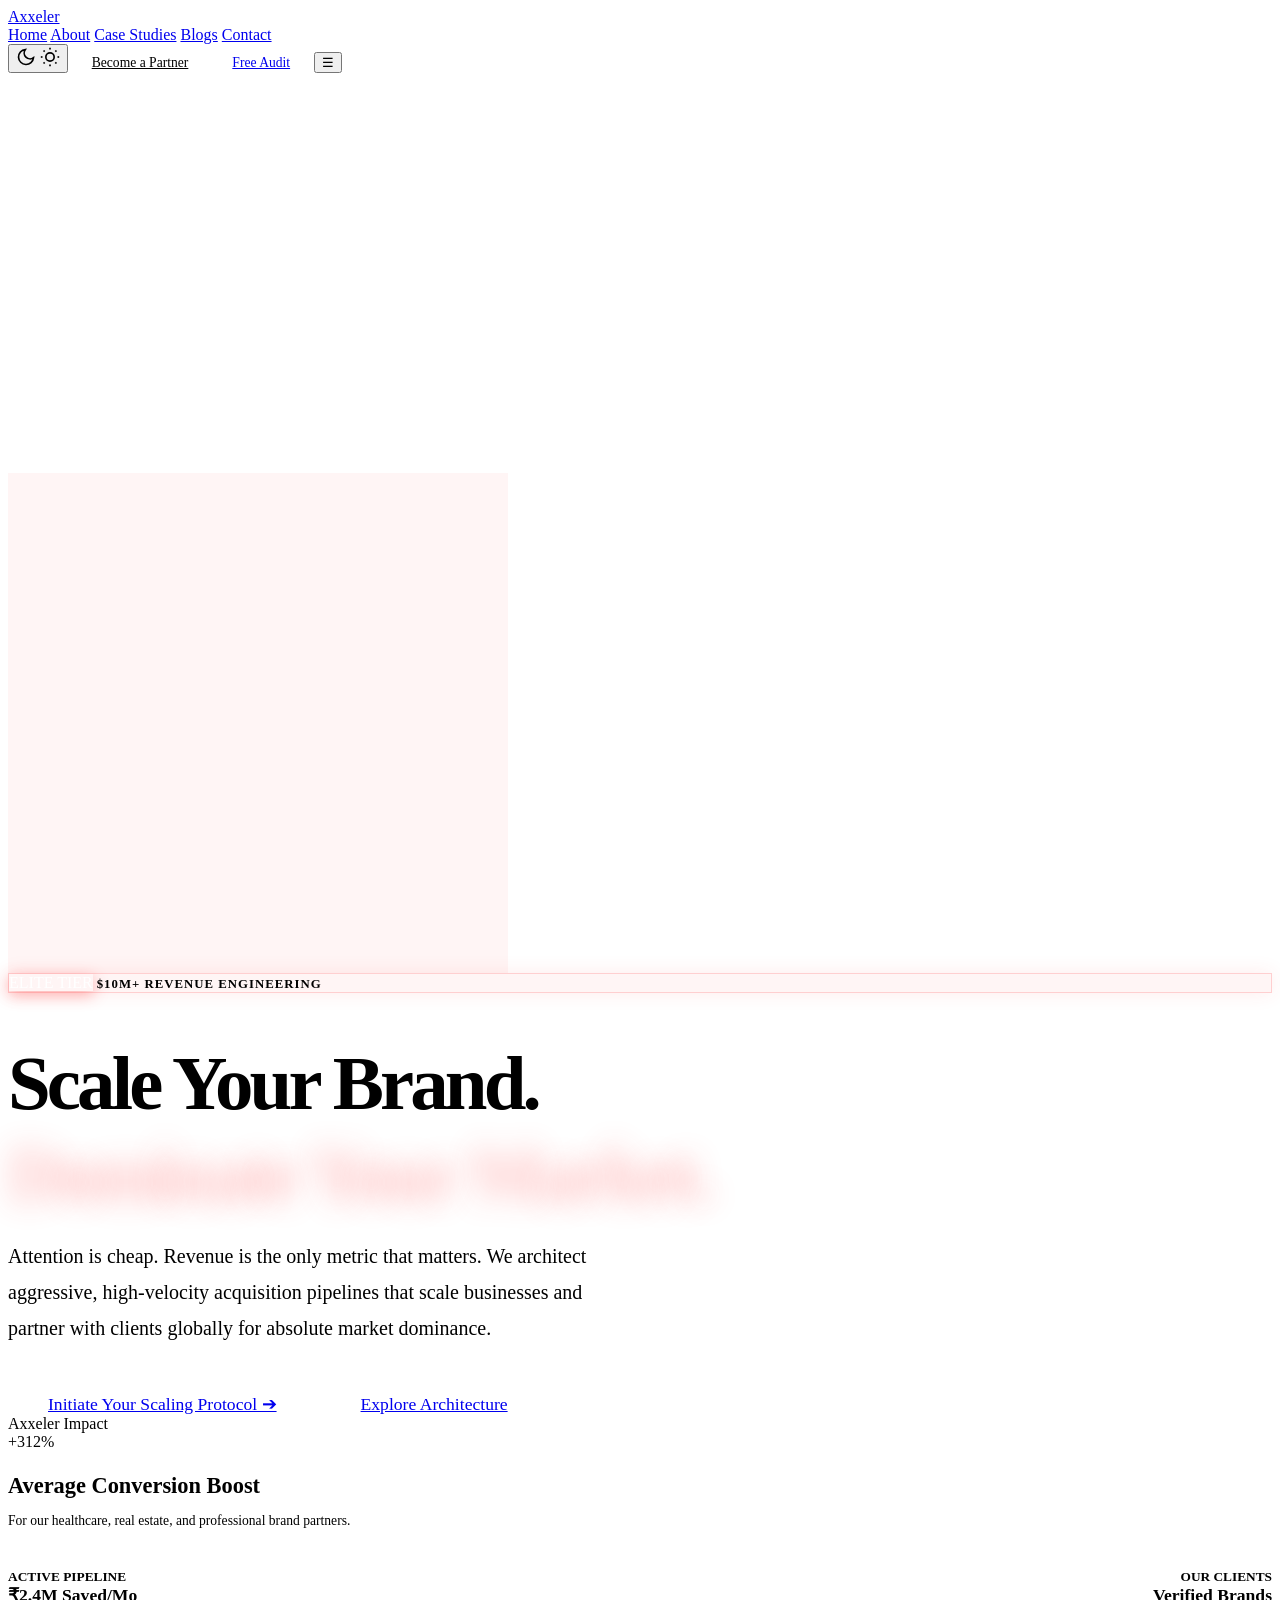
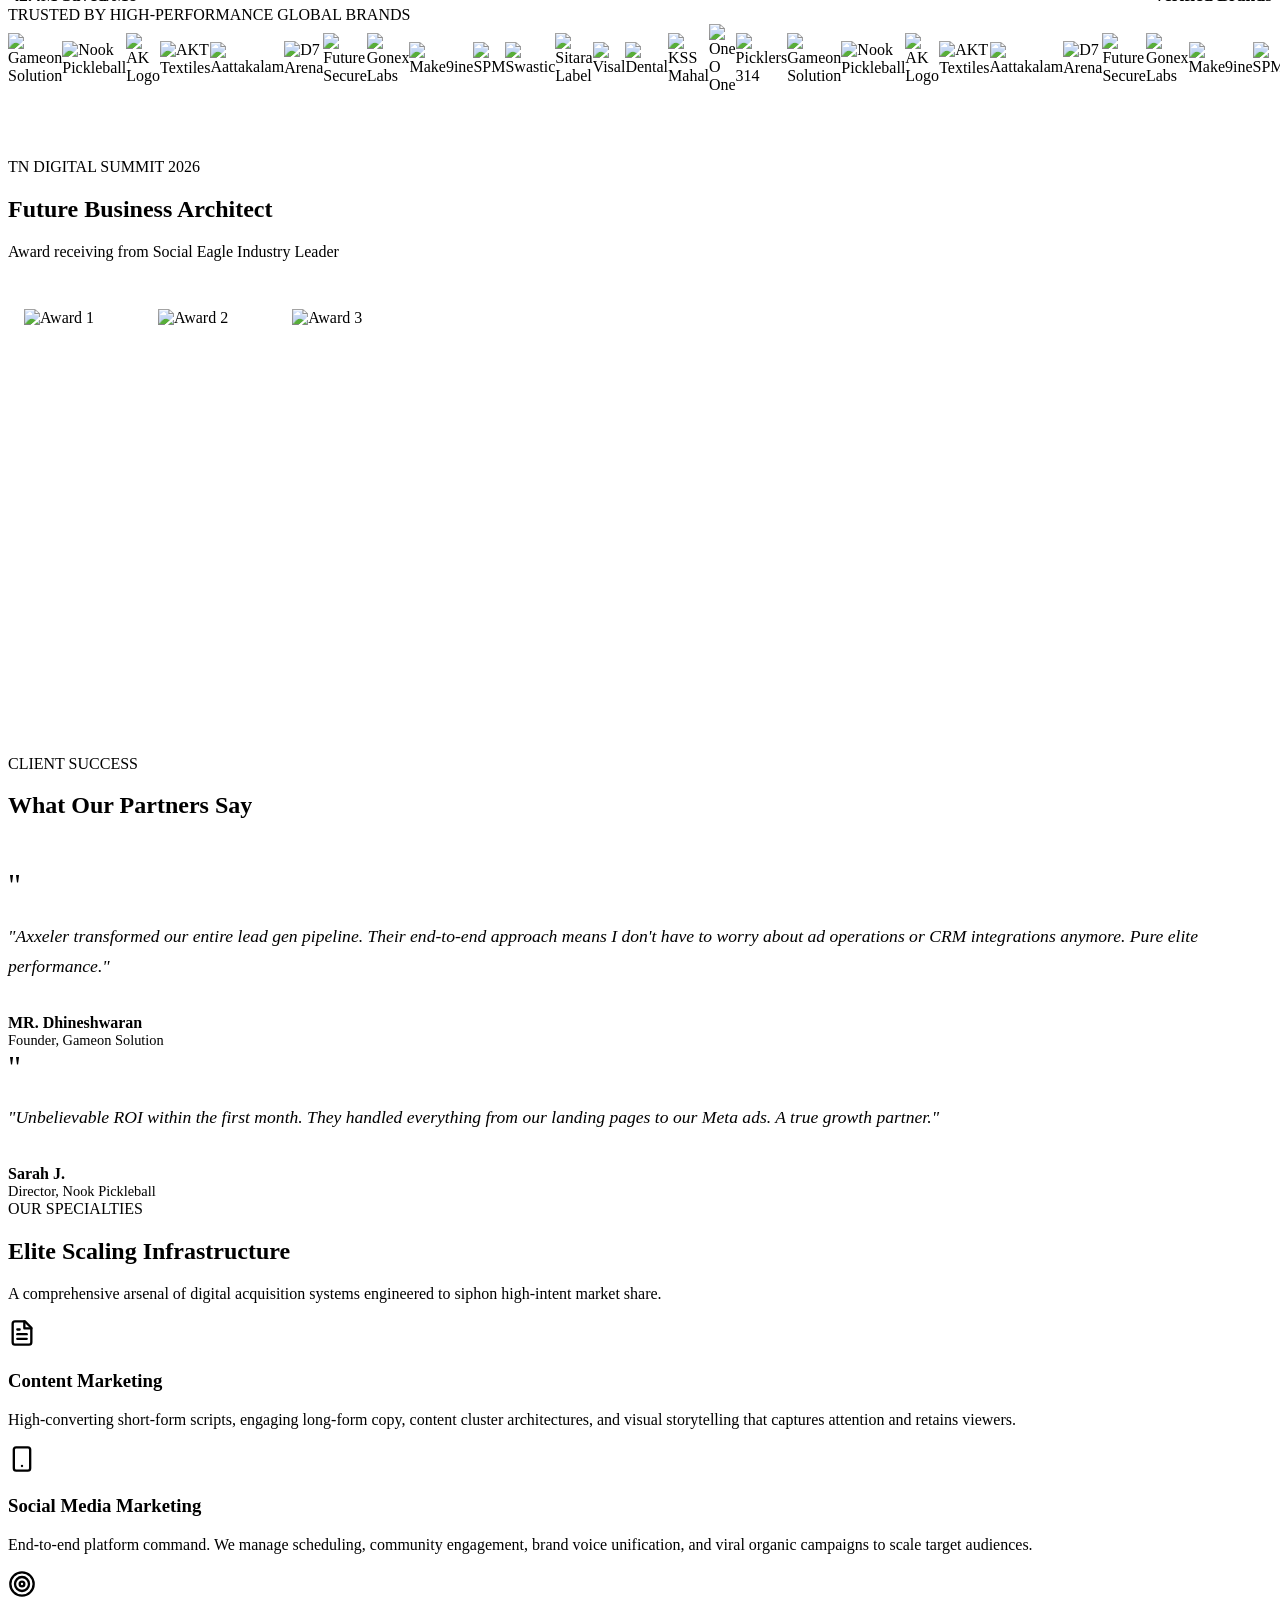
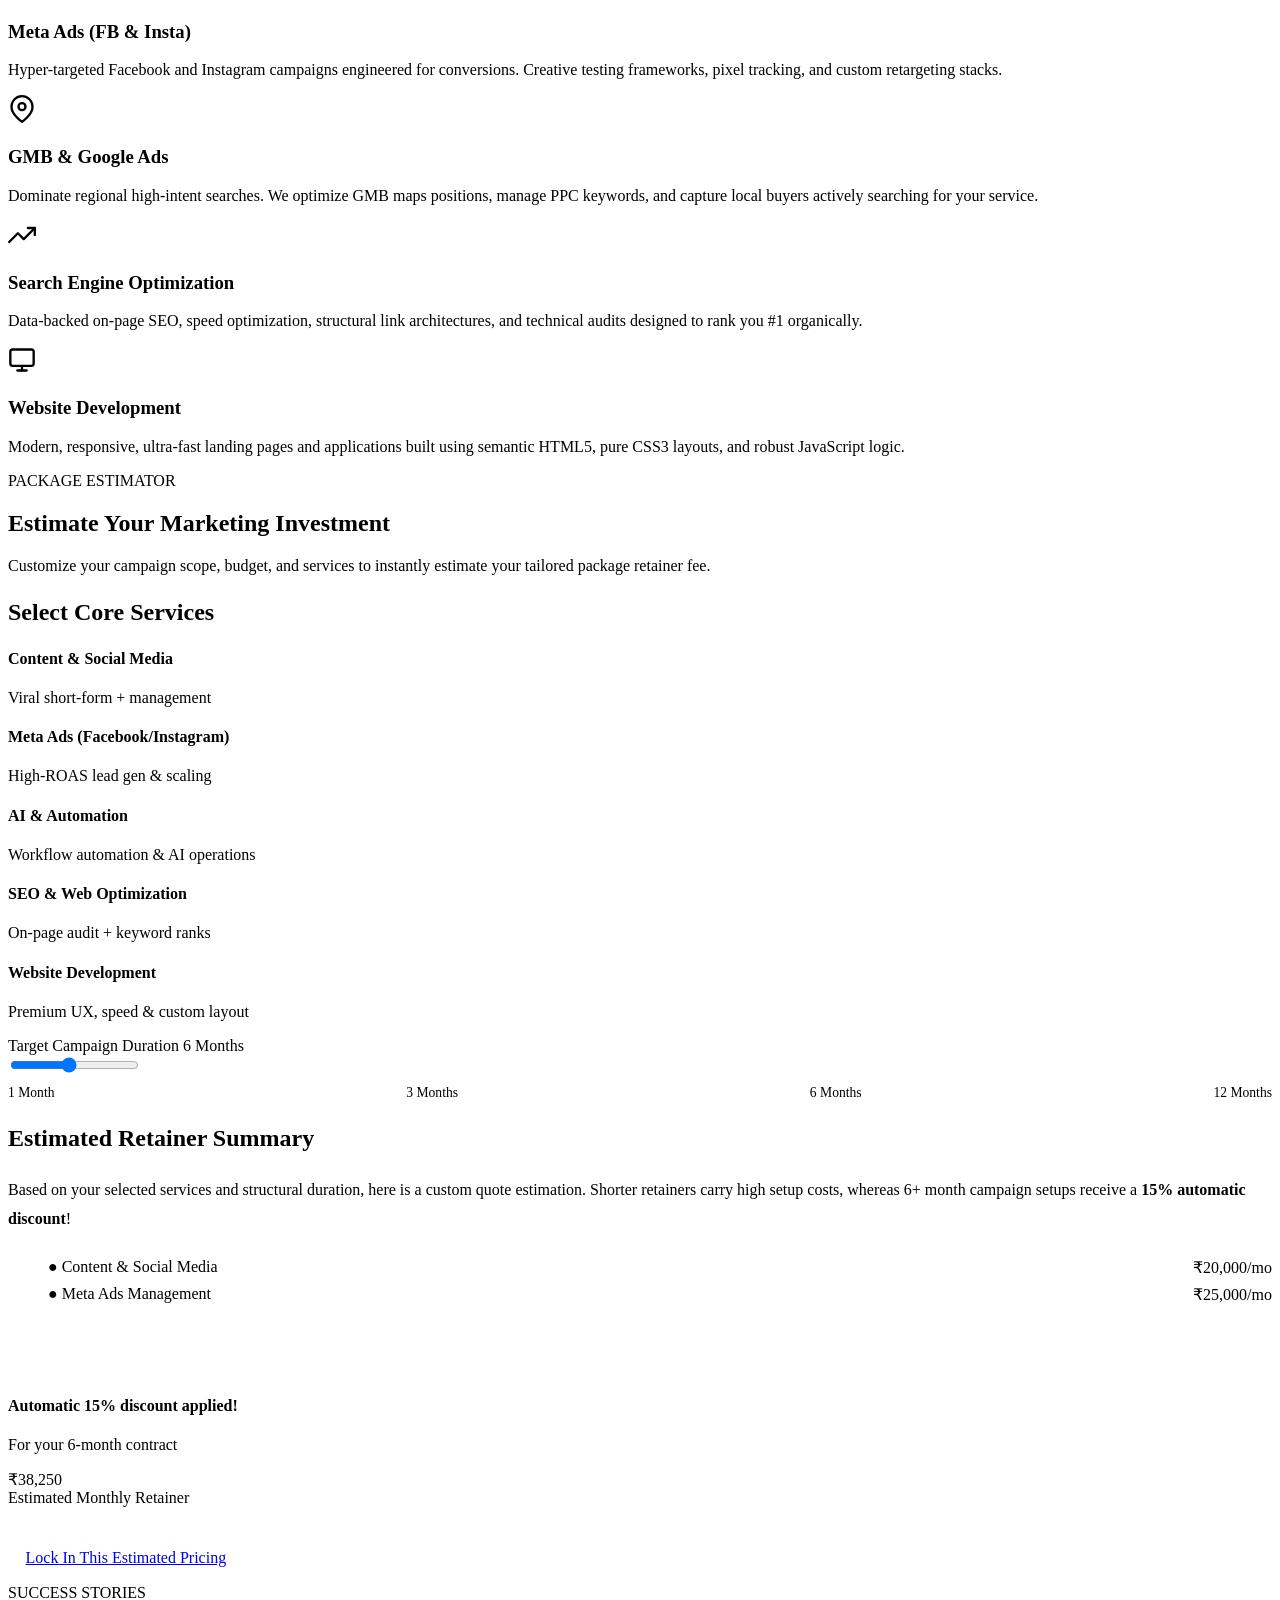
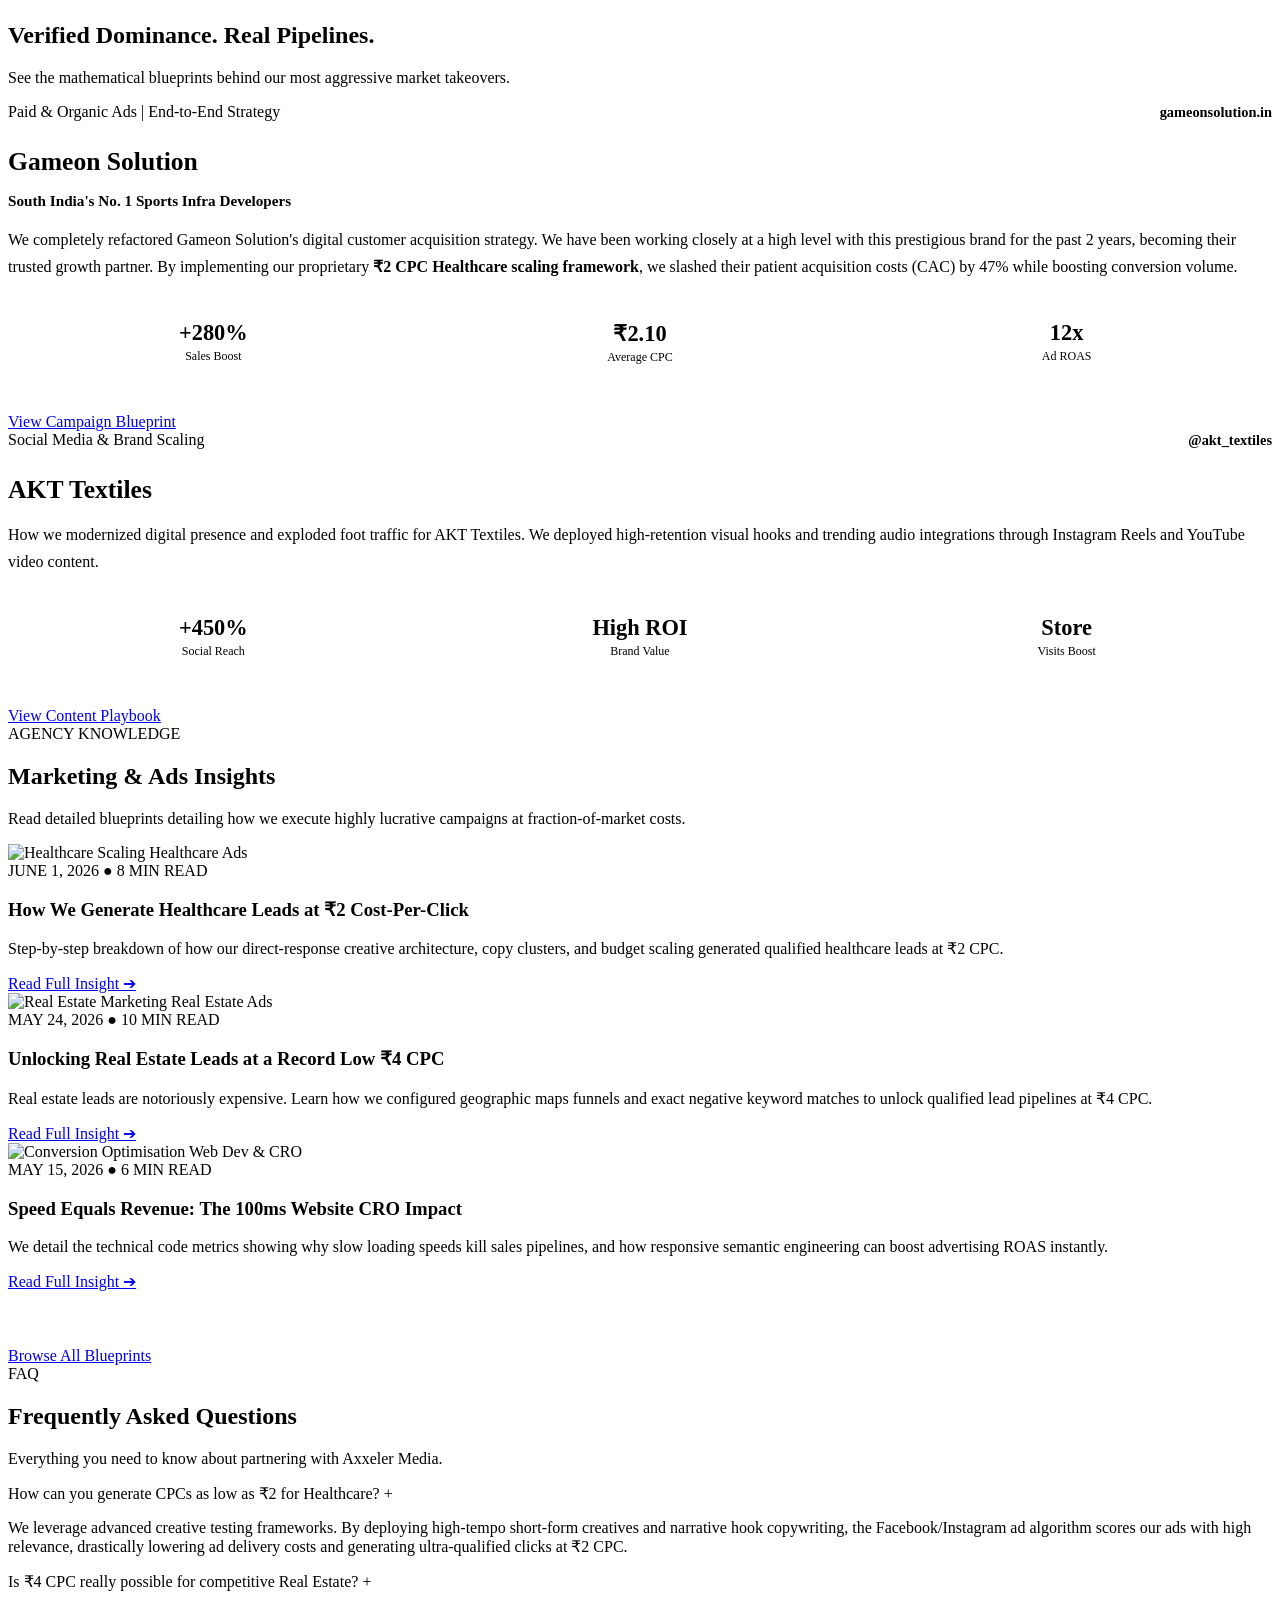
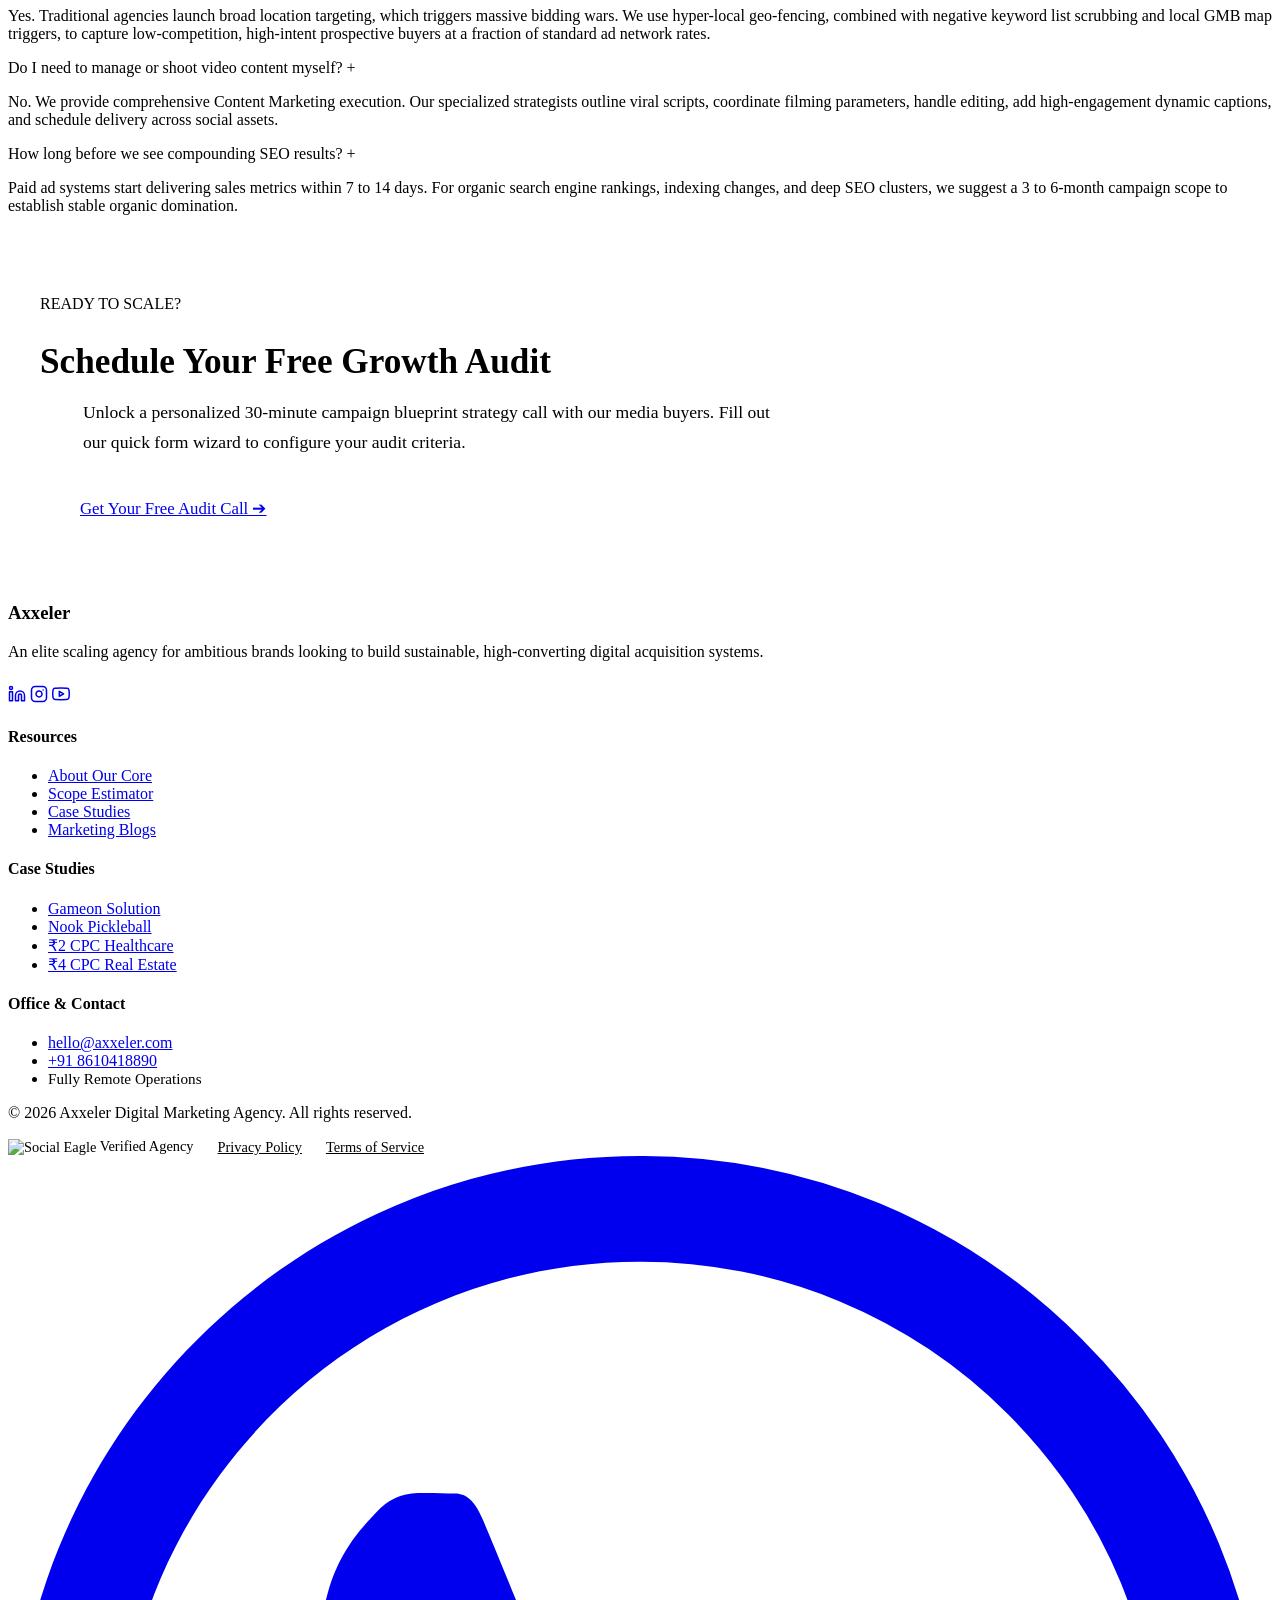
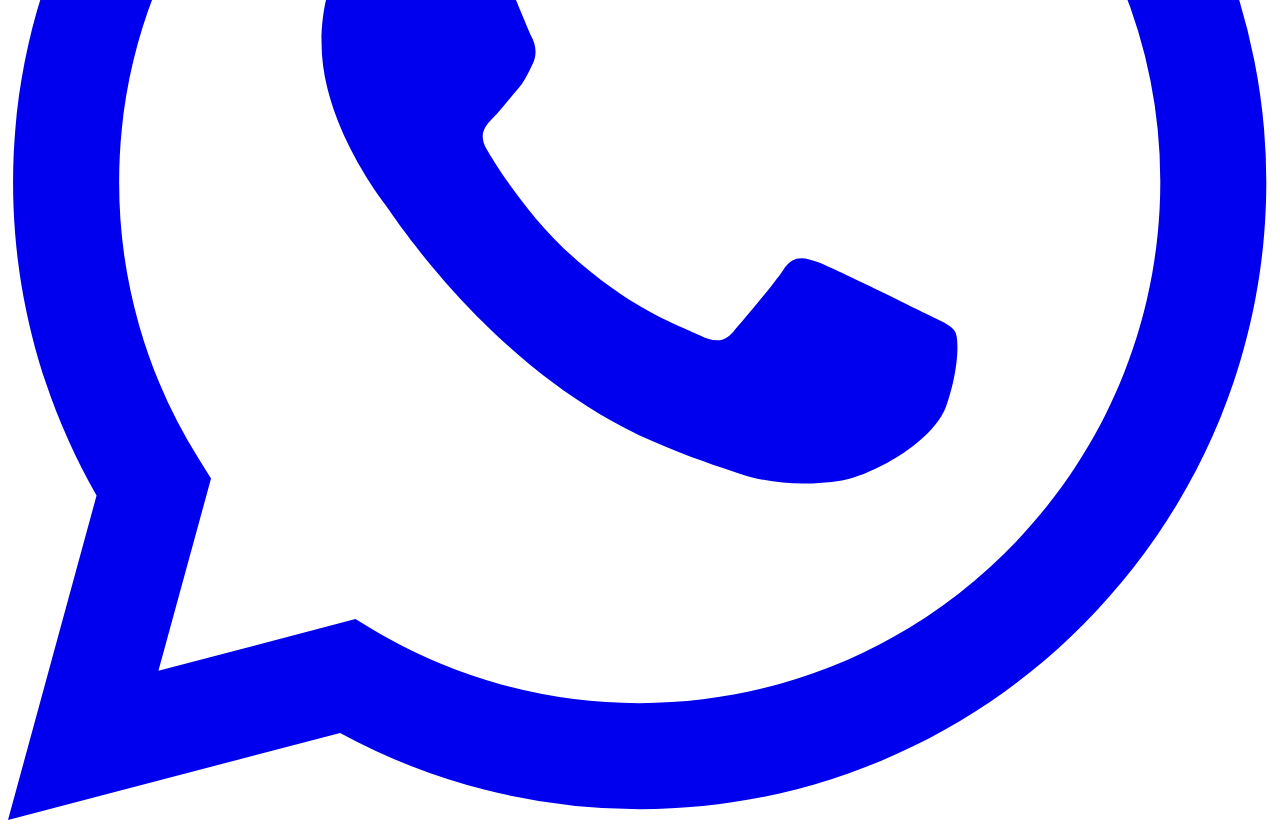
==== commit 7d162f61: "Add files via upload" ====
--- a/index.html
+++ b/index.html
@@ -6,8 +6,33 @@
     <title>Axxeler | Premium Digital Marketing, Ads & SEO Agency</title>
     <meta name="description" content="Axxeler is an elite ROI-driven marketing agency specializing in Paid Ads, Content Marketing, SEO, Social Media, and Web Development.">
     
+        <!-- Open Graph / Social Media Meta Tags -->
+    <meta property="og:type" content="website">
+    <meta property="og:title" content="Axxeler | Premium Digital Marketing, Ads & SEO Agency">
+    <meta property="og:description" content="Axxeler is an elite ROI-driven marketing agency specializing in Paid Ads, Content Marketing, SEO, Social Media, and Web Development.">
+    <meta property="og:image" content="images/axxeler logo 3.png">
+    <meta property="og:url" content="https://www.axxeler.com">
+    <meta name="twitter:card" content="summary_large_image">
     <!-- Custom CSS -->
     <link rel="stylesheet" href="css/styles.css">
+
+    <!-- Meta Pixel Code -->
+    <script>
+    !function(f,b,e,v,n,t,s)
+    {if(f.fbq)return;n=f.fbq=function(){n.callMethod?
+    n.callMethod.apply(n,arguments):n.queue.push(arguments)};
+    if(!f._fbq)f._fbq=n;n.push=n;n.loaded=!0;n.version='2.0';
+    n.queue=[];t=b.createElement(e);t.async=!0;
+    t.src=v;s=b.getElementsByTagName(e)[0];
+    s.parentNode.insertBefore(t,s)}(window, document,'script',
+    'https://connect.facebook.net/en_US/fbevents.js');
+    fbq('init', '28022470337346388');
+    fbq('track', 'PageView');
+    </script>
+    <noscript><img height="1" width="1" style="display:none"
+    src="https://www.facebook.com/tr?id=28022470337346388&ev=PageView&noscript=1"
+    /></noscript>
+    <!-- End Meta Pixel Code -->
 </head>
 <body>
 
@@ -16,13 +41,12 @@
         <div class="container">
             <a href="index.html" class="logo">
                 <img src="Axxeler logo final-01.jpg" alt="Axxeler" id="brandLogo" onerror="this.style.display='none'; document.getElementById('logoFallback').style.display='inline'">
-                <span id="logoFallback" style="display:none;">Axxeler</span><span class="logo-dot">.</span>
+                <span id="logoFallback" style="display:none;">Axxeler</span>
             </a>
             
             <div class="nav-links" id="navLinks">
                 <a href="index.html" class="text-primary">Home</a>
                 <a href="about.html">About</a>
-                <a href="works.html">Works</a>
                 <a href="case-studies.html">Case Studies</a>
                 <a href="blogs.html">Blogs</a>
                 <a href="contact.html">Contact</a>
@@ -47,29 +71,47 @@
     <div class="glowing-orb" style="top: 50%; left: -5%; width: 500px; height: 500px; background: rgba(255, 59, 60, 0.05);"></div>
 
     <!-- Hero Section -->
-    <header class="hero" id="home">
-        <div class="container">
-            <div class="hero-grid">
+    <header class="hero" id="home" style="background: radial-gradient(circle at 50% 0%, var(--primary-light) 0%, transparent 70%), var(--background);">
+        <div class="container">
+            <div class="hero-grid" style="position: relative;">
                 <div class="hero-content">
-                    <div class="hero-badge-container">
-                        <span class="badge" style="margin-bottom:0;">NEW ERA</span>
-                        <span style="color: var(--text-muted);">ROI-Driven Marketing Agency</span>
-                    </div>
-                    <h1>Accelerate Your Brand's <br><span class="text-primary">Digital Growth</span></h1>
-                    <p>We engineer campaigns that convert attention into cold hard revenue. From short-form content scaling to high-converting Meta ads, local Google dominance, and lightning-fast web assets—we scale brands aggressively.</p>
+                    <div class="hero-badge-container" style="background: rgba(255, 59, 60, 0.05); border: 1px solid rgba(255, 59, 60, 0.2); box-shadow: 0 0 20px rgba(255, 59, 60, 0.1);">
+                        <span class="badge" style="margin-bottom:0; background: linear-gradient(135deg, var(--primary), #FF1E1F); color: white; border: none; box-shadow: 0 4px 15px rgba(255, 59, 60, 0.4);">ELITE TIER</span>
+                        <span style="color: var(--text); font-weight: 700; letter-spacing: 1px; text-transform: uppercase; font-size: 0.8rem;">$10M+ Revenue Engineering</span>
+                    </div>
+                    <h1 style="font-size: clamp(3.5rem, 6vw, 5.5rem); font-weight: 900; line-height: 1.05; letter-spacing: -0.05em; margin-bottom: 2rem;">
+                        Scale Your Brand.<br>
+                        <span style="background: linear-gradient(135deg, var(--primary), #FF8A8A); -webkit-background-clip: text; -webkit-text-fill-color: transparent; text-shadow: 0 10px 30px rgba(255,59,60,0.3);">Dominate Your Market.</span>
+                    </h1>
+                    <p style="font-size: 1.25rem; color: var(--text-light); line-height: 1.8; margin-bottom: 3rem; max-width: 600px;">
+                        Attention is cheap. Revenue is the only metric that matters. We architect aggressive, high-velocity acquisition pipelines that scale businesses and partner with clients globally for absolute market dominance.
+                    </p>
                     <div class="hero-buttons">
-                        <a href="contact.html" class="btn btn-primary">Book Your Free Strategy Call</a>
-                        <a href="#estimator" class="btn btn-outline">Explore Custom Packages</a>
+                        <a href="contact.html" class="btn btn-primary" style="padding: 1.2rem 2.5rem; font-size: 1.1rem; border-radius: 50px;">Initiate Your Scaling Protocol ➔</a>
+                        <a href="#estimator" class="btn btn-outline" style="padding: 1.2rem 2.5rem; font-size: 1.1rem; border-radius: 50px;">Explore Architecture</a>
                     </div>
                 </div>
                 
                 <div class="hero-visual">
+                    <!-- CSS 3D Orb Background -->
+                    <div class="orb-container">
+                        <div class="orb-core"></div>
+                        <div class="orb">
+                            <div class="orb-ring"></div>
+                            <div class="orb-ring"></div>
+                            <div class="orb-ring"></div>
+                            <div class="orb-ring"></div>
+                            <div class="orb-ring"></div>
+                            <div class="orb-ring"></div>
+                        </div>
+                    </div>
+                    
                     <!-- Floating visual dashboard card -->
                     <div class="hero-card">
                         <span class="badge">Axxeler Impact</span>
                         <div class="hero-metric" id="heroCounter">+312%</div>
                         <h3 style="margin-bottom:0.5rem; font-size: 1.4rem;">Average Conversion Boost</h3>
-                        <p style="font-size: 0.85rem; color: var(--text-muted); margin-bottom: 1.5rem;">For our e-commerce, real estate, and professional brand partners.</p>
+                        <p style="font-size: 0.85rem; color: var(--text-muted); margin-bottom: 1.5rem;">For our healthcare, real estate, and professional brand partners.</p>
                         
                         <div style="border-top: 1px solid var(--border); padding-top: 1rem; display: flex; justify-content: space-between;">
                             <div>
@@ -89,7 +131,7 @@
 
     <!-- scrolling marquee client list -->
     <div class="marquee-container">
-        <div class="marquee-title">TRUSTED BY HIGH-PERFORMANCE BRANDS</div>
+        <div class="marquee-title">TRUSTED BY HIGH-PERFORMANCE GLOBAL BRANDS</div>
         <div class="marquee-content" style="display: inline-flex; align-items: center;">
             <img src="images/clients/game on logoo.png" alt="Gameon Solution" class="client-logo">
             <img src="images/clients/nook.png" alt="Nook Pickleball" class="client-logo">
@@ -99,11 +141,11 @@
             <img src="images/clients/D7arena.png" alt="D7 Arena" class="client-logo">
             <img src="images/clients/Future secure.png" alt="Future Secure" class="client-logo">
             <img src="images/clients/Gonex-labs-final-logo (1).png" alt="Gonex Labs" class="client-logo">
-            <img src="images/clients/Make9ine.png" alt="Make9ine" class="client-logo">
-            <img src="images/clients/SPM LOGO.jpg" alt="SPM" class="client-logo">
-            <img src="images/clients/Swastic.png" alt="Swastic" class="client-logo">
-            <img src="images/clients/The Sitara Label.jpg" alt="Sitara Label" class="client-logo">
-            <img src="images/clients/Visal.jpg" alt="Visal" class="client-logo">
+            <img src="images/clients/Make9ine-.png" alt="Make9ine" class="client-logo">
+            <img src="images/clients/SPM_LOGO-removebg-preview.png" alt="SPM" class="client-logo">
+            <img src="images/clients/Swastic-removebg-preview.png" alt="Swastic" class="client-logo">
+            <img src="images/clients/Sitara.png" alt="Sitara Label" class="client-logo">
+            <img src="images/clients/Visal-removebg-preview.png" alt="Visal" class="client-logo">
             <img src="images/clients/dental-logo.png" alt="Dental" class="client-logo">
             <img src="images/clients/kss mahal.png" alt="KSS Mahal" class="client-logo">
             <img src="images/clients/one o one.png" alt="One O One" class="client-logo">
@@ -114,8 +156,22 @@
             <img src="images/clients/AK LOGO BLUE BG.png" alt="AK Logo" class="client-logo">
             <img src="images/clients/AKT-TEXTILES-LOGO-_1_.png" alt="AKT Textiles" class="client-logo">
             <img src="images/clients/Aattakalam .png" alt="Aattakalam" class="client-logo">
+            <img src="images/clients/D7arena.png" alt="D7 Arena" class="client-logo">
+            <img src="images/clients/Future secure.png" alt="Future Secure" class="client-logo">
+            <img src="images/clients/Gonex-labs-final-logo (1).png" alt="Gonex Labs" class="client-logo">
+            <img src="images/clients/Make9ine-.png" alt="Make9ine" class="client-logo">
+            <img src="images/clients/SPM_LOGO-removebg-preview.png" alt="SPM" class="client-logo">
+            <img src="images/clients/Swastic-removebg-preview.png" alt="Swastic" class="client-logo">
+            <img src="images/clients/Sitara.png" alt="Sitara Label" class="client-logo">
+            <img src="images/clients/Visal-removebg-preview.png" alt="Visal" class="client-logo">
+            <img src="images/clients/dental-logo.png" alt="Dental" class="client-logo">
+            <img src="images/clients/kss mahal.png" alt="KSS Mahal" class="client-logo">
+            <img src="images/clients/one o one.png" alt="One O One" class="client-logo">
+            <img src="images/clients/picklers 314 (1).png" alt="Picklers 314" class="client-logo">
         </div>
     </div>
+
+
 
     <!-- Awards Section -->
     <section class="section" id="awards" style="padding-top: 4rem; padding-bottom: 4rem;">
@@ -168,8 +224,8 @@
         <div class="container">
             <div class="text-center">
                 <span class="badge">OUR SPECIALTIES</span>
-                <h2 class="section-title">High-Performance <span class="text-primary">Capabilities</span></h2>
-                <p class="section-subtitle">A comprehensive suite of digital marketing solutions tailored to skyrocket your brand authority and generate high-intent traffic.</p>
+                <h2 class="section-title">Elite Scaling <span class="text-primary">Infrastructure</span></h2>
+                <p class="section-subtitle">A comprehensive arsenal of digital acquisition systems engineered to siphon high-intent market share.</p>
             </div>
             
             <div class="grid grid-3">
@@ -324,22 +380,22 @@
         <div class="container">
             <div class="text-center">
                 <span class="badge">SUCCESS STORIES</span>
-                <h2 class="section-title">Our Clients' <span class="text-primary">Growth Records</span></h2>
-                <p class="section-subtitle">Real businesses, real ROI. See how we architected lead systems for Gameon Solution and Nook Pickleball.</p>
+                <h2 class="section-title">Verified <span class="text-primary">Dominance. Real Pipelines.</span></h2>
+                <p class="section-subtitle">See the mathematical blueprints behind our most aggressive market takeovers.</p>
             </div>
             
             <div class="grid grid-2" style="gap: 3rem;">
                 <!-- Client 1: Gameon Solution -->
                 <div class="feature-card" style="display: flex; flex-direction: column; justify-content: space-between;">
                     <div>
-                        <div style="display:flex; justify-content:space-between; align-items:center; margin-bottom: 1.5rem;">
+                        <div style="display:flex; justify-content:space-between; align-items:center; margin-bottom: 1.5rem;" class="flex-mobile-wrap">
                             <span class="badge">Paid & Organic Ads | End-to-End Strategy</span>
                             <span style="font-weight: 700; font-size: 0.9rem;" class="text-primary">gameonsolution.in</span>
                         </div>
                         <h3 style="font-size: 1.6rem; margin-bottom: 0.5rem;">Gameon Solution</h3>
                         <p style="font-size: 0.95rem; color: var(--primary); font-weight: 700; margin-bottom: 1rem;">South India's No. 1 Sports Infra Developers</p>
                         <p style="margin-bottom: 1.5rem; line-height: 1.7;">
-                            We completely refactored Gameon Solution's digital customer acquisition strategy. We have been working closely at a high level with this prestigious brand for the past 2 years, becoming their trusted growth partner. By implementing our proprietary <strong>₹2 CPC E-commerce scaling framework</strong>, we slashed their customer acquisition costs (CAC) by 47% while boosting conversion volume.
+                            We completely refactored Gameon Solution's digital customer acquisition strategy. We have been working closely at a high level with this prestigious brand for the past 2 years, becoming their trusted growth partner. By implementing our proprietary <strong>₹2 CPC Healthcare scaling framework</strong>, we slashed their patient acquisition costs (CAC) by 47% while boosting conversion volume.
                         </p>
                         
                         <div style="display:grid; grid-template-columns: repeat(3, 1fr); gap: 1rem; margin-bottom: 2rem;">
@@ -361,35 +417,35 @@
                     <a href="case-studies.html#gameon" class="btn btn-outline" style="width:100%;">View Campaign Blueprint</a>
                 </div>
                 
-                <!-- Client 2: Nook Pickleball -->
+                <!-- Client 2: AKT Textiles -->
                 <div class="feature-card" style="display: flex; flex-direction: column; justify-content: space-between;">
                     <div>
-                        <div style="display:flex; justify-content:space-between; align-items:center; margin-bottom: 1.5rem;">
-                            <span class="badge">LOCAL MARKETING & SEO</span>
-                            <span style="font-weight: 700; font-size: 0.9rem;" class="text-primary">nookpickleball.com</span>
-                        </div>
-                        <h3 style="font-size: 1.6rem; margin-bottom: 1rem;">Nook Pickleball</h3>
+                        <div style="display:flex; justify-content:space-between; align-items:center; margin-bottom: 1.5rem;" class="flex-mobile-wrap">
+                            <span class="badge">Social Media & Brand Scaling</span>
+                            <span style="font-weight: 700; font-size: 0.9rem;" class="text-primary">@akt_textiles</span>
+                        </div>
+                        <h3 style="font-size: 1.6rem; margin-bottom: 1rem;">AKT Textiles</h3>
                         <p style="margin-bottom: 1.5rem; line-height: 1.7;">
-                            How we filled court slots and expanded the membership database for Nook Pickleball. We combined advanced local Google My Business (GMB) map listing triggers with high-intent regional Google search terms and localized Meta Ads.
+                            How we modernized digital presence and exploded foot traffic for AKT Textiles. We deployed high-retention visual hooks and trending audio integrations through Instagram Reels and YouTube video content.
                         </p>
                         
                         <div style="display:grid; grid-template-columns: repeat(3, 1fr); gap: 1rem; margin-bottom: 2rem;">
                             <div style="background:var(--background); padding:1rem; border-radius:0.75rem; border:1px solid var(--border); text-align:center;">
-                                <strong style="display:block; font-size:1.4rem; color:var(--primary);">+380%</strong>
-                                <small style="color:var(--text-muted); font-size:0.75rem;">Court Bookings</small>
+                                <strong style="display:block; font-size:1.4rem; color:var(--primary);">+450%</strong>
+                                <small style="color:var(--text-muted); font-size:0.75rem;">Social Reach</small>
                             </div>
                             <div style="background:var(--background); padding:1rem; border-radius:0.75rem; border:1px solid var(--border); text-align:center;">
-                                <strong style="display:block; font-size:1.4rem; color:var(--primary);">#1 Ranked</strong>
-                                <small style="color:var(--text-muted); font-size:0.75rem;">on local maps</small>
+                                <strong style="display:block; font-size:1.4rem; color:var(--primary);">High ROI</strong>
+                                <small style="color:var(--text-muted); font-size:0.75rem;">Brand Value</small>
                             </div>
                             <div style="background:var(--background); padding:1rem; border-radius:0.75rem; border:1px solid var(--border); text-align:center;">
-                                <strong style="display:block; font-size:1.4rem; color:var(--primary);">50K+</strong>
-                                <small style="color:var(--text-muted); font-size:0.75rem;">Local Reach</small>
+                                <strong style="display:block; font-size:1.4rem; color:var(--primary);">Store</strong>
+                                <small style="color:var(--text-muted); font-size:0.75rem;">Visits Boost</small>
                             </div>
                         </div>
                     </div>
                     
-                    <a href="case-studies.html#nook" class="btn btn-outline" style="width:100%;">View Local SEO Playbook</a>
+                    <a href="case-studies.html#akt-textiles" class="btn btn-outline" style="width:100%;">View Content Playbook</a>
                 </div>
             </div>
         </div>
@@ -405,16 +461,16 @@
             </div>
             
             <div class="blog-grid">
-                <!-- Blog 1: ₹2 CPC Ecom -->
+                <!-- Blog 1: ₹2 CPC Healthcare -->
                 <div class="blog-card">
                     <div class="blog-img-wrapper">
-                        <img src="https://images.unsplash.com/photo-1557821552-17105176677c?q=80&width=600" alt="E-commerce Scaling">
-                        <span class="blog-meta-badge">E-Commerce Ads</span>
+                        <img src="https://images.unsplash.com/photo-1576091160399-112ba8d25d1d?q=80&width=600" alt="Healthcare Scaling">
+                        <span class="blog-meta-badge">Healthcare Ads</span>
                     </div>
                     <div class="blog-card-content">
                         <div class="blog-date">JUNE 1, 2026 ● 8 MIN READ</div>
-                        <h3>How We Generate E-Commerce Leads at ₹2 Cost-Per-Click</h3>
-                        <p>Step-by-step breakdown of how our direct-response creative architecture, copy clusters, and budget scaling generated qualified e-com leads at ₹2 CPC.</p>
+                        <h3>How We Generate Healthcare Leads at ₹2 Cost-Per-Click</h3>
+                        <p>Step-by-step breakdown of how our direct-response creative architecture, copy clusters, and budget scaling generated qualified healthcare leads at ₹2 CPC.</p>
                         <a href="blogs.html#ecom" class="blog-readmore">Read Full Insight ➔</a>
                     </div>
                 </div>
@@ -466,7 +522,7 @@
             <div class="faq-list">
                 <div class="faq-item">
                     <div class="faq-header">
-                        How can you generate CPCs as low as ₹2 for E-commerce?
+                        How can you generate CPCs as low as ₹2 for Healthcare?
                         <span class="faq-icon">+</span>
                     </div>
                     <div class="faq-content">
@@ -523,7 +579,7 @@
         <div class="container">
             <div class="footer-grid">
                 <div class="footer-col">
-                    <h3 style="font-family: var(--font-title); font-weight:800;">Axxeler<span class="text-primary">.</span></h3>
+                    <h3 style="font-family: var(--font-title); font-weight:800;">Axxeler</h3>
                     <p style="margin-bottom:1.5rem;">An elite scaling agency for ambitious brands looking to build sustainable, high-converting digital acquisition systems.</p>
                     <div class="footer-socials">
                         <a href="https://www.linkedin.com/showcase/axxeler-media/" class="social-icon" aria-label="LinkedIn"><svg width="18" height="18" viewBox="0 0 24 24" fill="none" stroke="currentColor" stroke-width="2" stroke-linecap="round" stroke-linejoin="round"><path d="M16 8a6 6 0 0 1 6 6v7h-4v-7a2 2 0 0 0-2-2 2 2 0 0 0-2 2v7h-4v-7a6 6 0 0 1 6-6z"></path><rect x="2" y="9" width="4" height="12"></rect><circle cx="4" cy="4" r="2"></circle></svg></a>
@@ -536,7 +592,6 @@
                     <h4>Resources</h4>
                     <ul class="footer-links">
                         <li><a href="about.html">About Our Core</a></li>
-                        <li><a href="works.html">Core Capabilities</a></li>
                         <li><a href="#estimator">Scope Estimator</a></li>
                         <li><a href="case-studies.html">Case Studies</a></li>
                         <li><a href="blogs.html">Marketing Blogs</a></li>
@@ -548,7 +603,7 @@
                     <ul class="footer-links">
                         <li><a href="case-studies.html#gameon">Gameon Solution</a></li>
                         <li><a href="case-studies.html#nook">Nook Pickleball</a></li>
-                        <li><a href="blogs.html#ecom">₹2 CPC E-Commerce</a></li>
+                        <li><a href="blogs.html#ecom">₹2 CPC Healthcare</a></li>
                         <li><a href="blogs.html#realestate">₹4 CPC Real Estate</a></li>
                     </ul>
                 </div>
@@ -567,7 +622,7 @@
                 <p>&copy; 2026 Axxeler Digital Marketing Agency. All rights reserved.</p>
                 <div style="display:flex; align-items:center; gap:1.5rem; font-size:0.9rem; flex-wrap:wrap;">
                     <span class="social-eagle-badge-sm" style="margin-top:0;">
-                        <img src="images/brand/Social Eagle.png" alt="Social Eagle" style="height: 24px; vertical-align: middle;">
+                        <img src="images/brand/Social Eagle.png" alt="Social Eagle" style="height: 24px; width: auto; object-fit: contain; vertical-align: middle;">
                         Verified Agency
                     </span>
                     <a href="#" style="color:var(--text-light)">Privacy Policy</a>
@@ -618,3 +673,4 @@
     </script>
 </body>
 </html>
+
